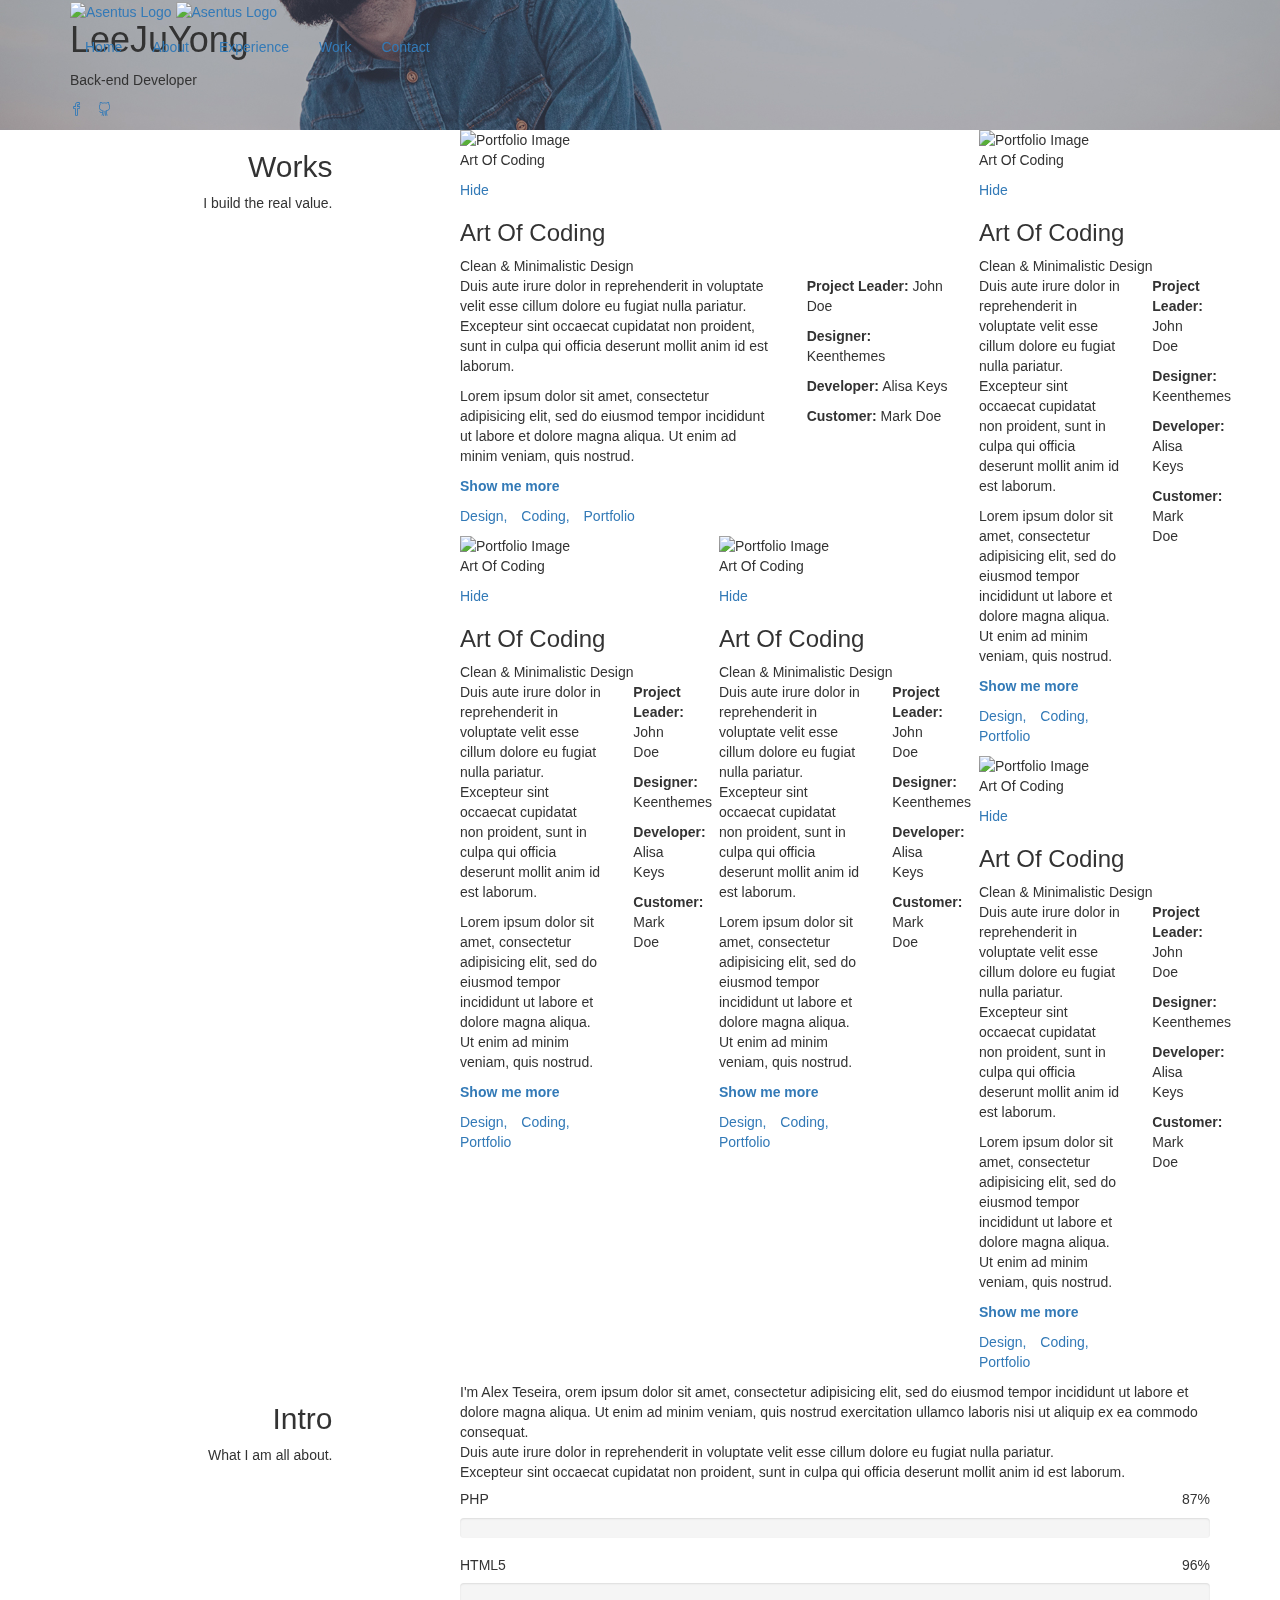
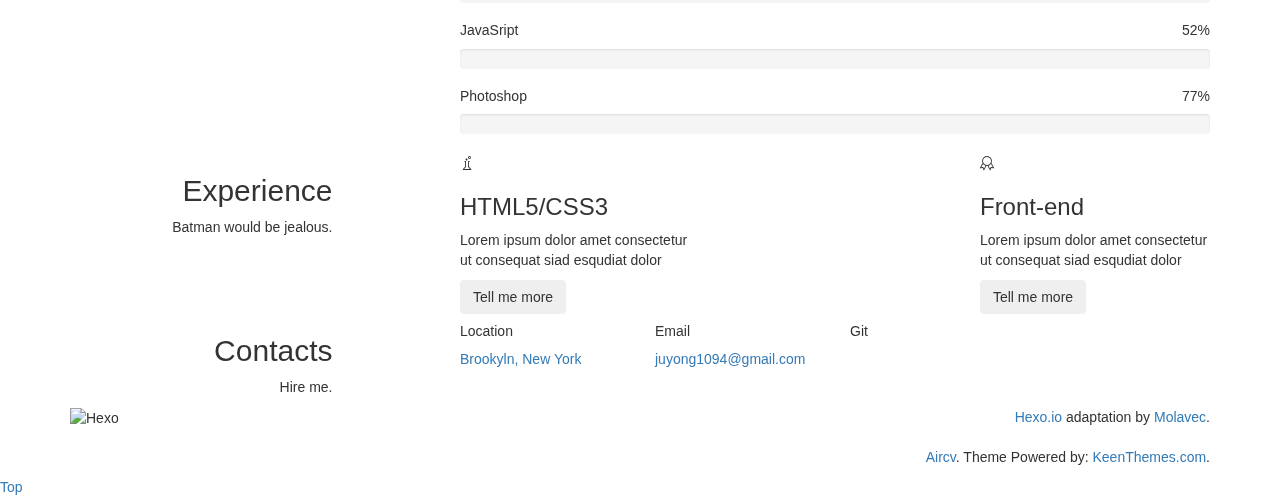
==== index.html @ c5efcf61 "Site updated: 2020-10-14 18:04:59" ====
<!DOCTYPE html>

<html lang="en" class="no-js" id="body">

	<!-- BEGIN HEAD -->
<head>

  
<meta charset="utf-8"/>
<meta name="viewport" content="width=device-width,minimum-scale=1,initial-scale=1">
<meta http-equiv="X-UA-Compatible" content="IE=edge">
  

  <title>Hexo</title>

  

  <meta name="description" content="">

  


  <link rel="shortcut icon" href="https://cdn.shopify.com/s/files/1/2980/5252/files/favicon_32x32.png?v=1521894486" type="image/png">

  

<!-- Open Graph data-->
<meta property="og:type" content="blog">
<meta property="og:title" content="Hexo">
<meta property="og:site_name" content="Hexo">
<meta property="og:url" content="http://juyong2.github.io/index.html">
<meta property="og:description" content="">





<!-- end Open Graph data-->
  
<link href="https://fonts.googleapis.com/css?family=Hind:300,400,500,600,700" rel="stylesheet" type="text/css">
  
<!-- GLOBAL MANDATORY STYLES -->
<link href="/vendor/simple-line-icons/css/simple-line-icons.css" rel="stylesheet" type="text/css"/>
<link href="/vendor/bootstrap/css/bootstrap.min.css" rel="stylesheet" type="text/css"/>
<link href="/vendor/animate.css/animate.css" rel="stylesheet">



<link rel="stylesheet" href="/sass/layout.css">

  



<meta name="generator" content="Hexo 5.2.0"></head>
<!-- END HEAD -->

  <body>
		
		


<!--========== HEADER ==========-->
<header class="header navbar-fixed-top">
  <!-- Navbar -->
  <nav class="navbar" role="navigation">
      <div class="container">
          <!-- Brand and toggle get grouped for better mobile display -->
          <div class="menu-container js_nav-item">
              <button type="button" class="navbar-toggle" data-toggle="collapse" data-target=".nav-collapse">
                  <span class="sr-only">Toggle navigation</span>
                  <span class="toggle-icon"></span>
              </button>

              <!-- Logo -->
              <div class="logo">
                <!-- En caso de una text -->
                
                    <a class="logo-wrap" href="#body" style="text-decoration: none;" >
                        <img class="logo-img logo-img-main" src="img/logo.png" alt="Asentus Logo">
                        <img class="logo-img logo-img-active" src="img/logo-dark.png" alt="Asentus Logo">
                    </a>
                
              </div>
              <!-- End Logo -->
          </div>

          <!-- Collect the nav links, forms, and other content for toggling -->
          <div class="collapse navbar-collapse nav-collapse">
              <div class="menu-container">
                  <ul class="nav navbar-nav navbar-nav-right">
                      
                      
                        <li class="js_nav-item nav-item">
                            <a  class="nav-item-child nav-item-hover"
                                href="#body"
                            >
                            Home
                        </a>
                        </li>
                      
                        <li class="js_nav-item nav-item">
                            <a  class="nav-item-child nav-item-hover"
                                href="#about"
                            >
                            About
                        </a>
                        </li>
                      
                        <li class="js_nav-item nav-item">
                            <a  class="nav-item-child nav-item-hover"
                                href="#experience"
                            >
                            Experience
                        </a>
                        </li>
                      
                        <li class="js_nav-item nav-item">
                            <a  class="nav-item-child nav-item-hover"
                                href="#work"
                            >
                            Work
                        </a>
                        </li>
                      
                        <li class="js_nav-item nav-item">
                            <a  class="nav-item-child nav-item-hover"
                                href="#contact"
                            >
                            Contact
                        </a>
                        </li>
                      
                  </ul>
              </div>
          </div>
          <!-- End Navbar Collapse -->
      </div>
  </nav>
  <!-- Navbar -->

</header>
<!--========== END HEADER ==========-->

		


<!--========== HERO ==========-->
<div class="promo-block parallax-window" data-parallax="scroll" data-image-src="img/1920x1080/01.jpg" data-position="-150px center">
  <div class="container">
      <div class="row">
          <div class="col-sm-6">
              <div class="promo-block-divider">
                  <h1 class="promo-block-title">LeeJuYong</h1>
                  <p class="promo-block-text">Back-end Developer</p>
              </div>
              <ul class="list-inline">
                  
                
                  <li><a title="Facebook" href="#" class="social-icons"><i class="icon-social-facebook"></i></a></li>
                
                  <li><a title="GitHub" href="#" class="social-icons"><i class="icon-social-github"></i></a></li>
                
              </ul>
          </div>
      </div>
      <!--// end row -->
  </div>
</div>
<!--========== HERO ==========-->



<!-- Portfolio -->
<div id="work">
  <div class="container content-lg">
      <div class="row">
          <div class="col-sm-3 sm-margin-b-30">
              <div class="text-right sm-text-left">
                  <h2 class="margin-b-0">Works</h2>
                  <p>I build the real value.</p>
              </div>
          </div>
          <div class="col-sm-8 col-sm-offset-1">
            


<!-- Masonry Grid -->
<div class="masonry-grid row row-space-2">

  <div class="masonry-grid-sizer col-xs-6 col-sm-6 col-md-1"></div>

  
    <div class="masonry-grid-item col-xs-12 col-sm-6 col-md-8 margin-b-4">
      <!-- Work -->
      <div class="work work-popup-trigger">
          <div class="work-overlay">
              <img class="full-width img-responsive" src="img/800x400/01.jpg" alt="Portfolio Image">
              <div class="work-overlay-label">
                <p> Art Of Coding</p>
              </div>
          </div>
          <div class="work-popup-overlay">
              <div class="work-popup-content">
                  <a href="javascript:void(0);" class="work-popup-close">Hide</a>
                  <div class="margin-b-30">
                      <h3 class="margin-b-5">Art Of Coding</h3>
                      <span>Clean &amp; Minimalistic Design</span>
                  </div>
                  <div class="row">
                      <div class="col-sm-8 work-popup-content-divider sm-margin-b-20">
                          <div class="margin-t-10 sm-margin-t-0">
                            <p>Duis aute irure dolor in reprehenderit in voluptate velit esse cillum dolore eu fugiat nulla pariatur. Excepteur sint occaecat cupidatat non proident, sunt in culpa qui officia deserunt mollit anim id est laborum.</p> <p>Lorem ipsum dolor sit amet, consectetur adipisicing elit, sed do eiusmod tempor incididunt ut labore et dolore magna aliqua. Ut enim ad minim veniam, quis nostrud.</p> 
                            
                              <p>
                                <b><a href="#"> Show me more </a></b>
                              </p>
                            
                            <ul class="list-inline work-popup-tag">
                                
                                  <li class="work-popup-tag-item">
                                    
                                      <a class="work-popup-tag-link" target="_blank" rel="noopener" href="https://keenthemes.com/">Design, </a>
                                    
                                  </li>
                                
                                  <li class="work-popup-tag-item">
                                    
                                      <a class="work-popup-tag-link" target="_blank" rel="noopener" href="https://keenthemes.com/">Coding, </a>
                                    
                                  </li>
                                
                                  <li class="work-popup-tag-item">
                                    
                                      <a class="work-popup-tag-link" target="_blank" rel="noopener" href="https://keenthemes.com/">Portfolio</a>
                                    
                                  </li>
                                
                            </ul>
                          </div>
                      </div>
                      <div class="col-sm-4">
                          <div class="margin-t-10 sm-margin-t-0">
                            
                              <p class="margin-b-5"><strong>Project Leader:</strong> John Doe</p>
                            
                              <p class="margin-b-5"><strong>Designer:</strong> Keenthemes</p>
                            
                              <p class="margin-b-5"><strong>Developer:</strong>  Alisa Keys</p>
                            
                              <p class="margin-b-5"><strong>Customer:</strong> Mark Doe</p>
                            
                          </div>
                      </div>
                  </div>
              </div>
          </div>
      </div>
      <!-- End Work -->
  </div>
  
    <div class="masonry-grid-item col-xs-12 col-sm-6 col-md-4 margin-b-4">
      <!-- Work -->
      <div class="work work-popup-trigger">
          <div class="work-overlay">
              <img class="full-width img-responsive" src="img/397x400/01.jpg" alt="Portfolio Image">
              <div class="work-overlay-label">
                <p> Art Of Coding</p>
              </div>
          </div>
          <div class="work-popup-overlay">
              <div class="work-popup-content">
                  <a href="javascript:void(0);" class="work-popup-close">Hide</a>
                  <div class="margin-b-30">
                      <h3 class="margin-b-5">Art Of Coding</h3>
                      <span>Clean &amp; Minimalistic Design</span>
                  </div>
                  <div class="row">
                      <div class="col-sm-8 work-popup-content-divider sm-margin-b-20">
                          <div class="margin-t-10 sm-margin-t-0">
                            <p>Duis aute irure dolor in reprehenderit in voluptate velit esse cillum dolore eu fugiat nulla pariatur. Excepteur sint occaecat cupidatat non proident, sunt in culpa qui officia deserunt mollit anim id est laborum.</p> <p>Lorem ipsum dolor sit amet, consectetur adipisicing elit, sed do eiusmod tempor incididunt ut labore et dolore magna aliqua. Ut enim ad minim veniam, quis nostrud.</p> 
                            
                              <p>
                                <b><a href="#"> Show me more </a></b>
                              </p>
                            
                            <ul class="list-inline work-popup-tag">
                                
                                  <li class="work-popup-tag-item">
                                    
                                      <a class="work-popup-tag-link" target="_blank" rel="noopener" href="https://keenthemes.com/">Design, </a>
                                    
                                  </li>
                                
                                  <li class="work-popup-tag-item">
                                    
                                      <a class="work-popup-tag-link" target="_blank" rel="noopener" href="https://keenthemes.com/">Coding, </a>
                                    
                                  </li>
                                
                                  <li class="work-popup-tag-item">
                                    
                                      <a class="work-popup-tag-link" target="_blank" rel="noopener" href="https://keenthemes.com/">Portfolio</a>
                                    
                                  </li>
                                
                            </ul>
                          </div>
                      </div>
                      <div class="col-sm-4">
                          <div class="margin-t-10 sm-margin-t-0">
                            
                              <p class="margin-b-5"><strong>Project Leader:</strong> John Doe</p>
                            
                              <p class="margin-b-5"><strong>Designer:</strong> Keenthemes</p>
                            
                              <p class="margin-b-5"><strong>Developer:</strong>  Alisa Keys</p>
                            
                              <p class="margin-b-5"><strong>Customer:</strong> Mark Doe</p>
                            
                          </div>
                      </div>
                  </div>
              </div>
          </div>
      </div>
      <!-- End Work -->
  </div>
  
    <div class="masonry-grid-item col-xs-12 col-sm-6 col-md-4 md-margin-b-4">
      <!-- Work -->
      <div class="work work-popup-trigger">
          <div class="work-overlay">
              <img class="full-width img-responsive" src="img/397x300/01.jpg" alt="Portfolio Image">
              <div class="work-overlay-label">
                <p> Art Of Coding</p>
              </div>
          </div>
          <div class="work-popup-overlay">
              <div class="work-popup-content">
                  <a href="javascript:void(0);" class="work-popup-close">Hide</a>
                  <div class="margin-b-30">
                      <h3 class="margin-b-5">Art Of Coding</h3>
                      <span>Clean &amp; Minimalistic Design</span>
                  </div>
                  <div class="row">
                      <div class="col-sm-8 work-popup-content-divider sm-margin-b-20">
                          <div class="margin-t-10 sm-margin-t-0">
                            <p>Duis aute irure dolor in reprehenderit in voluptate velit esse cillum dolore eu fugiat nulla pariatur. Excepteur sint occaecat cupidatat non proident, sunt in culpa qui officia deserunt mollit anim id est laborum.</p> <p>Lorem ipsum dolor sit amet, consectetur adipisicing elit, sed do eiusmod tempor incididunt ut labore et dolore magna aliqua. Ut enim ad minim veniam, quis nostrud.</p> 
                            
                              <p>
                                <b><a href="#"> Show me more </a></b>
                              </p>
                            
                            <ul class="list-inline work-popup-tag">
                                
                                  <li class="work-popup-tag-item">
                                    
                                      <a class="work-popup-tag-link" target="_blank" rel="noopener" href="https://keenthemes.com/">Design, </a>
                                    
                                  </li>
                                
                                  <li class="work-popup-tag-item">
                                    
                                      <a class="work-popup-tag-link" target="_blank" rel="noopener" href="https://keenthemes.com/">Coding, </a>
                                    
                                  </li>
                                
                                  <li class="work-popup-tag-item">
                                    
                                      <a class="work-popup-tag-link" target="_blank" rel="noopener" href="https://keenthemes.com/">Portfolio</a>
                                    
                                  </li>
                                
                            </ul>
                          </div>
                      </div>
                      <div class="col-sm-4">
                          <div class="margin-t-10 sm-margin-t-0">
                            
                              <p class="margin-b-5"><strong>Project Leader:</strong> John Doe</p>
                            
                              <p class="margin-b-5"><strong>Designer:</strong> Keenthemes</p>
                            
                              <p class="margin-b-5"><strong>Developer:</strong>  Alisa Keys</p>
                            
                              <p class="margin-b-5"><strong>Customer:</strong> Mark Doe</p>
                            
                          </div>
                      </div>
                  </div>
              </div>
          </div>
      </div>
      <!-- End Work -->
  </div>
  
    <div class="masonry-grid-item col-xs-12 col-sm-6 col-md-4 md-margin-b-4">
      <!-- Work -->
      <div class="work work-popup-trigger">
          <div class="work-overlay">
              <img class="full-width img-responsive" src="img/397x300/02.jpg" alt="Portfolio Image">
              <div class="work-overlay-label">
                <p> Art Of Coding</p>
              </div>
          </div>
          <div class="work-popup-overlay">
              <div class="work-popup-content">
                  <a href="javascript:void(0);" class="work-popup-close">Hide</a>
                  <div class="margin-b-30">
                      <h3 class="margin-b-5">Art Of Coding</h3>
                      <span>Clean &amp; Minimalistic Design</span>
                  </div>
                  <div class="row">
                      <div class="col-sm-8 work-popup-content-divider sm-margin-b-20">
                          <div class="margin-t-10 sm-margin-t-0">
                            <p>Duis aute irure dolor in reprehenderit in voluptate velit esse cillum dolore eu fugiat nulla pariatur. Excepteur sint occaecat cupidatat non proident, sunt in culpa qui officia deserunt mollit anim id est laborum.</p> <p>Lorem ipsum dolor sit amet, consectetur adipisicing elit, sed do eiusmod tempor incididunt ut labore et dolore magna aliqua. Ut enim ad minim veniam, quis nostrud.</p> 
                            
                              <p>
                                <b><a href="#"> Show me more </a></b>
                              </p>
                            
                            <ul class="list-inline work-popup-tag">
                                
                                  <li class="work-popup-tag-item">
                                    
                                      <a class="work-popup-tag-link" target="_blank" rel="noopener" href="https://keenthemes.com/">Design, </a>
                                    
                                  </li>
                                
                                  <li class="work-popup-tag-item">
                                    
                                      <a class="work-popup-tag-link" target="_blank" rel="noopener" href="https://keenthemes.com/">Coding, </a>
                                    
                                  </li>
                                
                                  <li class="work-popup-tag-item">
                                    
                                      <a class="work-popup-tag-link" target="_blank" rel="noopener" href="https://keenthemes.com/">Portfolio</a>
                                    
                                  </li>
                                
                            </ul>
                          </div>
                      </div>
                      <div class="col-sm-4">
                          <div class="margin-t-10 sm-margin-t-0">
                            
                              <p class="margin-b-5"><strong>Project Leader:</strong> John Doe</p>
                            
                              <p class="margin-b-5"><strong>Designer:</strong> Keenthemes</p>
                            
                              <p class="margin-b-5"><strong>Developer:</strong>  Alisa Keys</p>
                            
                              <p class="margin-b-5"><strong>Customer:</strong> Mark Doe</p>
                            
                          </div>
                      </div>
                  </div>
              </div>
          </div>
      </div>
      <!-- End Work -->
  </div>
  
    <div class="masonry-grid-item col-xs-12 col-sm-6 col-md-4">
      <!-- Work -->
      <div class="work work-popup-trigger">
          <div class="work-overlay">
              <img class="full-width img-responsive" src="img/397x300/03.jpg" alt="Portfolio Image">
              <div class="work-overlay-label">
                <p> Art Of Coding</p>
              </div>
          </div>
          <div class="work-popup-overlay">
              <div class="work-popup-content">
                  <a href="javascript:void(0);" class="work-popup-close">Hide</a>
                  <div class="margin-b-30">
                      <h3 class="margin-b-5">Art Of Coding</h3>
                      <span>Clean &amp; Minimalistic Design</span>
                  </div>
                  <div class="row">
                      <div class="col-sm-8 work-popup-content-divider sm-margin-b-20">
                          <div class="margin-t-10 sm-margin-t-0">
                            <p>Duis aute irure dolor in reprehenderit in voluptate velit esse cillum dolore eu fugiat nulla pariatur. Excepteur sint occaecat cupidatat non proident, sunt in culpa qui officia deserunt mollit anim id est laborum.</p> <p>Lorem ipsum dolor sit amet, consectetur adipisicing elit, sed do eiusmod tempor incididunt ut labore et dolore magna aliqua. Ut enim ad minim veniam, quis nostrud.</p> 
                            
                              <p>
                                <b><a href="#"> Show me more </a></b>
                              </p>
                            
                            <ul class="list-inline work-popup-tag">
                                
                                  <li class="work-popup-tag-item">
                                    
                                      <a class="work-popup-tag-link" target="_blank" rel="noopener" href="https://keenthemes.com/">Design, </a>
                                    
                                  </li>
                                
                                  <li class="work-popup-tag-item">
                                    
                                      <a class="work-popup-tag-link" target="_blank" rel="noopener" href="https://keenthemes.com/">Coding, </a>
                                    
                                  </li>
                                
                                  <li class="work-popup-tag-item">
                                    
                                      <a class="work-popup-tag-link" target="_blank" rel="noopener" href="https://keenthemes.com/">Portfolio</a>
                                    
                                  </li>
                                
                            </ul>
                          </div>
                      </div>
                      <div class="col-sm-4">
                          <div class="margin-t-10 sm-margin-t-0">
                            
                              <p class="margin-b-5"><strong>Project Leader:</strong> John Doe</p>
                            
                              <p class="margin-b-5"><strong>Designer:</strong> Keenthemes</p>
                            
                              <p class="margin-b-5"><strong>Developer:</strong>  Alisa Keys</p>
                            
                              <p class="margin-b-5"><strong>Customer:</strong> Mark Doe</p>
                            
                          </div>
                      </div>
                  </div>
              </div>
          </div>
      </div>
      <!-- End Work -->
  </div>
  
</div>
<!-- End Masonry Grid -->
          </div>
      </div>
      <!--// end row -->
  </div>
</div>
<!-- Portfolio -->



<!-- About -->
<div id="about">
  <div class="container content-lg">
      <div class="row">
          <div class="col-sm-3 sm-margin-b-30">
              <div class="text-right sm-text-left">
                  <h2 class="margin-b-0">Intro</h2>
                  <p>What I am all about.</p>
              </div>
          </div>
          <div class="col-sm-8 col-sm-offset-1">
              <div class="margin-b-60">
                I'm Alex Teseira, orem ipsum dolor sit amet, consectetur adipisicing elit, sed do eiusmod tempor incididunt ut labore et dolore magna aliqua. Ut enim ad minim veniam, quis nostrud exercitation ullamco laboris nisi ut aliquip ex ea commodo consequat. <br>Duis aute irure dolor in reprehenderit in voluptate velit esse cillum dolore eu fugiat nulla pariatur. <br>Excepteur sint occaecat cupidatat non proident, sunt in culpa qui officia deserunt mollit anim id est laborum.
              </div>

              <!-- Progress Box -->
              
                <div class="progress-box">
                    <h5> PHP <span class="color-heading pull-right">87%</span></h5>
                    <div class="progress">
                        <div class="progress-bar bg-color-base" role="progressbar" data-width="87"></div>
                    </div>
                </div>
              
                <div class="progress-box">
                    <h5> HTML5 <span class="color-heading pull-right">96%</span></h5>
                    <div class="progress">
                        <div class="progress-bar bg-color-base" role="progressbar" data-width="96"></div>
                    </div>
                </div>
              
                <div class="progress-box">
                    <h5> JavaSript <span class="color-heading pull-right">52%</span></h5>
                    <div class="progress">
                        <div class="progress-bar bg-color-base" role="progressbar" data-width="52"></div>
                    </div>
                </div>
              
                <div class="progress-box">
                    <h5> Photoshop <span class="color-heading pull-right">77%</span></h5>
                    <div class="progress">
                        <div class="progress-bar bg-color-base" role="progressbar" data-width="77"></div>
                    </div>
                </div>
              
              <!-- End Progress Box -->
          </div>
      </div>
      <!--// end row -->
  </div>
</div>
<!-- End About -->




<!-- experience -->
<div id="experience">
  <div class="bg-color-sky-light" data-auto-height="true">
      <div class="container content-lg">
          <div class="row">
              <div class="col-sm-3 sm-margin-b-30">
                  <div class="text-right sm-text-left">
                      <h2 class="margin-b-0">Experience</h2>
                      <p>Batman would be jealous.</p>
                  </div>
              </div>
              <div class="col-sm-8 col-sm-offset-1">
                  <div class="row row-space-2 margin-b-4">
                    
                        <div class="col-md-4 md-margin-b-4">
                            <div class="service " data-height="height"  >
                                <div class="service-element">
                                    <i class="service-icon icon-chemistry"></i>
                                </div>
                                <div class="service-info">
                                    <h3  > HTML5/CSS3</h3>
                                    <p class=" ">Lorem ipsum dolor amet consectetur ut consequat siad esqudiat dolor</p>
                                    
                                        <div class="service-button">
                                            <button class="btn btn-theme btn-default-bg"> Tell me more </button>
                                        </div>
                                    
                                </div>
                                <a href="#" class="content-wrapper-link"></a>
                            </div>
                        </div>
                    
                        <div class="col-md-4 md-margin-b-4">
                            <div class="service  bg-color-base wow zoomIn " data-height="height"  data-wow-duration=".3" data-wow-delay=".1s"  >
                                <div class="service-element">
                                    <i class="service-icon color-white icon-screen-tablet"></i>
                                </div>
                                <div class="service-info">
                                    <h3  class="color-white"  > Photoshop</h3>
                                    <p class="  color-white ">Lorem ipsum dolor amet consectetur ut consequat siad esqudiat dolor</p>
                                    
                                        <div class="service-button">
                                            <button class="btn btn-theme btn-white-bg"> Tell me more </button>
                                        </div>
                                    
                                </div>
                                <a href="#" class="content-wrapper-link"></a>
                            </div>
                        </div>
                    
                        <div class="col-md-4 md-margin-b-4">
                            <div class="service " data-height="height"  >
                                <div class="service-element">
                                    <i class="service-icon icon-badge"></i>
                                </div>
                                <div class="service-info">
                                    <h3  > Front-end</h3>
                                    <p class=" ">Lorem ipsum dolor amet consectetur ut consequat siad esqudiat dolor</p>
                                    
                                        <div class="service-button">
                                            <button class="btn btn-theme btn-default-bg"> Tell me more </button>
                                        </div>
                                    
                                </div>
                                <a href="#" class="content-wrapper-link"></a>
                            </div>
                        </div>
                    
                  </div>
                  <!--// end row -->
              </div>
          </div>
          <!--// end row -->
      </div>
  </div>
</div>
<!-- End experience -->




<!-- Contact -->
<div id="contact">
  <div class="bg-color-sky-light">
      <div class="container content-lg">
          <div class="row">
              <div class="col-sm-3 sm-margin-b-30">
                  <div class="text-right sm-text-left">
                      <h2 class="margin-b-0">Contacts</h2>
                      <p>Hire me.</p>
                  </div>
              </div>
              <div class="col-sm-8 col-sm-offset-1">
                  <div class="row">
                    
                        <div class="col-md-3 col-xs-6 md-margin-b-30">
                            <h5>Location</h5>
                            <a href="#">Brookyln, New York</a>
                        </div>
                    
                        <div class="col-md-3 col-xs-6 md-margin-b-30">
                            <h5>Email</h5>
                            <a href="#">juyong1094@gmail.com</a>
                        </div>
                    
                        <div class="col-md-3 col-xs-6 md-margin-b-30">
                            <h5>Git</h5>
                            <a href="#"></a>
                        </div>
                    
                  </div>
              </div>
          </div>
          <!--// end row -->
      </div>
  </div>
</div>
<!-- End Contact -->


		


<footer class="footer">
  <div class="content container">
      <!--// row -->
      <div class="row">
          <div class="col-xs-6">
            
              <img class="footer-logo" src="img/logo-dark.png" alt="Hexo">
            
          </div>
          <div class="col-xs-6 text-right sm-text-left">
              <p class="margin-b-0">
                <a class="fweight-700" target="_blank" rel="noopener" href="https://hexo.io/">Hexo.io</a> adaptation by <a class="fweight-700" target="_blank" rel="noopener" href="https://molavec.com">Molavec</a>.
                <br>
                <br>
                <a class="fweight-700" target="_blank" rel="noopener" href="https://keenthemes.com/preview/aircv/">Aircv</a>. Theme Powered by: <a class="fweight-700" target="_blank" rel="noopener" href="https://www.keenthemes.com/">KeenThemes.com</a>.
            </p>
          </div>
      </div>
      <!--// end row -->
  </div>
</footer>
		<!-- Back To Top -->
<a href="javascript:void(0);" class="js-back-to-top back-to-top">Top</a>

<!-- JAVASCRIPTS(Load javascripts at bottom, this will reduce page load time) -->
<!-- CORE PLUGINS -->
<script src="/vendor/jquery.min.js" type="text/javascript"></script>
<script src="/vendor/jquery-migrate.min.js" type="text/javascript"></script>
<script src="/vendor/bootstrap/js/bootstrap.min.js" type="text/javascript"></script>

<!-- PAGE LEVEL PLUGINS -->
<script src="/vendor/jquery.easing.js" type="text/javascript"></script>
<script src="/vendor/jquery.back-to-top.js" type="text/javascript"></script>
<script src="/vendor/jquery.wow.min.js" type="text/javascript"></script>
<script src="/vendor/jquery.parallax.min.js" type="text/javascript"></script>
<script src="/vendor/jquery.appear.js" type="text/javascript"></script>
<script src="/vendor/masonry/jquery.masonry.pkgd.min.js" type="text/javascript"></script>
<script src="/vendor/masonry/imagesloaded.pkgd.min.js" type="text/javascript"></script>

<!-- PAGE LEVEL SCRIPTS -->



<script src="/js/layout.js"></script>
<script src="/js/components/progress-bar.js"></script>
<script src="/js/components/masonry.js"></script>
<script src="/js/components/wow.js"></script>


		

  </body>
</html>
---- vendor/simple-line-icons/css/simple-line-icons.css ----
@font-face {
  font-family: 'simple-line-icons';
  src: url('../fonts/Simple-Line-Icons.eot?v=2.3.2');
  src: url('../fonts/Simple-Line-Icons.eot?v=2.3.2#iefix') format('embedded-opentype'), url('../fonts/Simple-Line-Icons.woff2?v=2.3.2') format('woff2'), url('../fonts/Simple-Line-Icons.ttf?v=2.3.2') format('truetype'), url('../fonts/Simple-Line-Icons.woff?v=2.3.2') format('woff'), url('../fonts/Simple-Line-Icons.svg?v=2.3.2#simple-line-icons') format('svg');
  font-weight: normal;
  font-style: normal;
}
/*
 Use the following CSS code if you want to have a class per icon.
 Instead of a list of all class selectors, you can use the generic [class*="icon-"] selector, but it's slower:
*/
.icon-user,
.icon-people,
.icon-user-female,
.icon-user-follow,
.icon-user-following,
.icon-user-unfollow,
.icon-login,
.icon-logout,
.icon-emotsmile,
.icon-phone,
.icon-call-end,
.icon-call-in,
.icon-call-out,
.icon-map,
.icon-location-pin,
.icon-direction,
.icon-directions,
.icon-compass,
.icon-layers,
.icon-menu,
.icon-list,
.icon-options-vertical,
.icon-options,
.icon-arrow-down,
.icon-arrow-left,
.icon-arrow-right,
.icon-arrow-up,
.icon-arrow-up-circle,
.icon-arrow-left-circle,
.icon-arrow-right-circle,
.icon-arrow-down-circle,
.icon-check,
.icon-clock,
.icon-plus,
.icon-minus,
.icon-close,
.icon-exclamation,
.icon-organization,
.icon-trophy,
.icon-screen-smartphone,
.icon-screen-desktop,
.icon-plane,
.icon-notebook,
.icon-mustache,
.icon-mouse,
.icon-magnet,
.icon-energy,
.icon-disc,
.icon-cursor,
.icon-cursor-move,
.icon-crop,
.icon-chemistry,
.icon-speedometer,
.icon-shield,
.icon-screen-tablet,
.icon-magic-wand,
.icon-hourglass,
.icon-graduation,
.icon-ghost,
.icon-game-controller,
.icon-fire,
.icon-eyeglass,
.icon-envelope-open,
.icon-envelope-letter,
.icon-bell,
.icon-badge,
.icon-anchor,
.icon-wallet,
.icon-vector,
.icon-speech,
.icon-puzzle,
.icon-printer,
.icon-present,
.icon-playlist,
.icon-pin,
.icon-picture,
.icon-handbag,
.icon-globe-alt,
.icon-globe,
.icon-folder-alt,
.icon-folder,
.icon-film,
.icon-feed,
.icon-drop,
.icon-drawer,
.icon-docs,
.icon-doc,
.icon-diamond,
.icon-cup,
.icon-calculator,
.icon-bubbles,
.icon-briefcase,
.icon-book-open,
.icon-basket-loaded,
.icon-basket,
.icon-bag,
.icon-action-undo,
.icon-action-redo,
.icon-wrench,
.icon-umbrella,
.icon-trash,
.icon-tag,
.icon-support,
.icon-frame,
.icon-size-fullscreen,
.icon-size-actual,
.icon-shuffle,
.icon-share-alt,
.icon-share,
.icon-rocket,
.icon-question,
.icon-pie-chart,
.icon-pencil,
.icon-note,
.icon-loop,
.icon-home,
.icon-grid,
.icon-graph,
.icon-microphone,
.icon-music-tone-alt,
.icon-music-tone,
.icon-earphones-alt,
.icon-earphones,
.icon-equalizer,
.icon-like,
.icon-dislike,
.icon-control-start,
.icon-control-rewind,
.icon-control-play,
.icon-control-pause,
.icon-control-forward,
.icon-control-end,
.icon-volume-1,
.icon-volume-2,
.icon-volume-off,
.icon-calendar,
.icon-bulb,
.icon-chart,
.icon-ban,
.icon-bubble,
.icon-camrecorder,
.icon-camera,
.icon-cloud-download,
.icon-cloud-upload,
.icon-envelope,
.icon-eye,
.icon-flag,
.icon-heart,
.icon-info,
.icon-key,
.icon-link,
.icon-lock,
.icon-lock-open,
.icon-magnifier,
.icon-magnifier-add,
.icon-magnifier-remove,
.icon-paper-clip,
.icon-paper-plane,
.icon-power,
.icon-refresh,
.icon-reload,
.icon-settings,
.icon-star,
.icon-symbol-female,
.icon-symbol-male,
.icon-target,
.icon-credit-card,
.icon-paypal,
.icon-social-tumblr,
.icon-social-twitter,
.icon-social-facebook,
.icon-social-instagram,
.icon-social-linkedin,
.icon-social-pinterest,
.icon-social-github,
.icon-social-google,
.icon-social-reddit,
.icon-social-skype,
.icon-social-dribbble,
.icon-social-behance,
.icon-social-foursqare,
.icon-social-soundcloud,
.icon-social-spotify,
.icon-social-stumbleupon,
.icon-social-youtube,
.icon-social-dropbox {
  font-family: 'simple-line-icons';
  speak: none;
  font-style: normal;
  font-weight: normal;
  font-variant: normal;
  text-transform: none;
  line-height: 1;
  /* Better Font Rendering =========== */
  -webkit-font-smoothing: antialiased;
  -moz-osx-font-smoothing: grayscale;
}
.icon-user:before {
  content: "\e005";
}
.icon-people:before {
  content: "\e001";
}
.icon-user-female:before {
  content: "\e000";
}
.icon-user-follow:before {
  content: "\e002";
}
.icon-user-following:before {
  content: "\e003";
}
.icon-user-unfollow:before {
  content: "\e004";
}
.icon-login:before {
  content: "\e066";
}
.icon-logout:before {
  content: "\e065";
}
.icon-emotsmile:before {
  content: "\e021";
}
.icon-phone:before {
  content: "\e600";
}
.icon-call-end:before {
  content: "\e048";
}
.icon-call-in:before {
  content: "\e047";
}
.icon-call-out:before {
  content: "\e046";
}
.icon-map:before {
  content: "\e033";
}
.icon-location-pin:before {
  content: "\e096";
}
.icon-direction:before {
  content: "\e042";
}
.icon-directions:before {
  content: "\e041";
}
.icon-compass:before {
  content: "\e045";
}
.icon-layers:before {
  content: "\e034";
}
.icon-menu:before {
  content: "\e601";
}
.icon-list:before {
  content: "\e067";
}
.icon-options-vertical:before {
  content: "\e602";
}
.icon-options:before {
  content: "\e603";
}
.icon-arrow-down:before {
  content: "\e604";
}
.icon-arrow-left:before {
  content: "\e605";
}
.icon-arrow-right:before {
  content: "\e606";
}
.icon-arrow-up:before {
  content: "\e607";
}
.icon-arrow-up-circle:before {
  content: "\e078";
}
.icon-arrow-left-circle:before {
  content: "\e07a";
}
.icon-arrow-right-circle:before {
  content: "\e079";
}
.icon-arrow-down-circle:before {
  content: "\e07b";
}
.icon-check:before {
  content: "\e080";
}
.icon-clock:before {
  content: "\e081";
}
.icon-plus:before {
  content: "\e095";
}
.icon-minus:before {
  content: "\e615";
}
.icon-close:before {
  content: "\e082";
}
.icon-exclamation:before {
  content: "\e617";
}
.icon-organization:before {
  content: "\e616";
}
.icon-trophy:before {
  content: "\e006";
}
.icon-screen-smartphone:before {
  content: "\e010";
}
.icon-screen-desktop:before {
  content: "\e011";
}
.icon-plane:before {
  content: "\e012";
}
.icon-notebook:before {
  content: "\e013";
}
.icon-mustache:before {
  content: "\e014";
}
.icon-mouse:before {
  content: "\e015";
}
.icon-magnet:before {
  content: "\e016";
}
.icon-energy:before {
  content: "\e020";
}
.icon-disc:before {
  content: "\e022";
}
.icon-cursor:before {
  content: "\e06e";
}
.icon-cursor-move:before {
  content: "\e023";
}
.icon-crop:before {
  content: "\e024";
}
.icon-chemistry:before {
  content: "\e026";
}
.icon-speedometer:before {
  content: "\e007";
}
.icon-shield:before {
  content: "\e00e";
}
.icon-screen-tablet:before {
  content: "\e00f";
}
.icon-magic-wand:before {
  content: "\e017";
}
.icon-hourglass:before {
  content: "\e018";
}
.icon-graduation:before {
  content: "\e019";
}
.icon-ghost:before {
  content: "\e01a";
}
.icon-game-controller:before {
  content: "\e01b";
}
.icon-fire:before {
  content: "\e01c";
}
.icon-eyeglass:before {
  content: "\e01d";
}
.icon-envelope-open:before {
  content: "\e01e";
}
.icon-envelope-letter:before {
  content: "\e01f";
}
.icon-bell:before {
  content: "\e027";
}
.icon-badge:before {
  content: "\e028";
}
.icon-anchor:before {
  content: "\e029";
}
.icon-wallet:before {
  content: "\e02a";
}
.icon-vector:before {
  content: "\e02b";
}
.icon-speech:before {
  content: "\e02c";
}
.icon-puzzle:before {
  content: "\e02d";
}
.icon-printer:before {
  content: "\e02e";
}
.icon-present:before {
  content: "\e02f";
}
.icon-playlist:before {
  content: "\e030";
}
.icon-pin:before {
  content: "\e031";
}
.icon-picture:before {
  content: "\e032";
}
.icon-handbag:before {
  content: "\e035";
}
.icon-globe-alt:before {
  content: "\e036";
}
.icon-globe:before {
  content: "\e037";
}
.icon-folder-alt:before {
  content: "\e039";
}
.icon-folder:before {
  content: "\e089";
}
.icon-film:before {
  content: "\e03a";
}
.icon-feed:before {
  content: "\e03b";
}
.icon-drop:before {
  content: "\e03e";
}
.icon-drawer:before {
  content: "\e03f";
}
.icon-docs:before {
  content: "\e040";
}
.icon-doc:before {
  content: "\e085";
}
.icon-diamond:before {
  content: "\e043";
}
.icon-cup:before {
  content: "\e044";
}
.icon-calculator:before {
  content: "\e049";
}
.icon-bubbles:before {
  content: "\e04a";
}
.icon-briefcase:before {
  content: "\e04b";
}
.icon-book-open:before {
  content: "\e04c";
}
.icon-basket-loaded:before {
  content: "\e04d";
}
.icon-basket:before {
  content: "\e04e";
}
.icon-bag:before {
  content: "\e04f";
}
.icon-action-undo:before {
  content: "\e050";
}
.icon-action-redo:before {
  content: "\e051";
}
.icon-wrench:before {
  content: "\e052";
}
.icon-umbrella:before {
  content: "\e053";
}
.icon-trash:before {
  content: "\e054";
}
.icon-tag:before {
  content: "\e055";
}
.icon-support:before {
  content: "\e056";
}
.icon-frame:before {
  content: "\e038";
}
.icon-size-fullscreen:before {
  content: "\e057";
}
.icon-size-actual:before {
  content: "\e058";
}
.icon-shuffle:before {
  content: "\e059";
}
.icon-share-alt:before {
  content: "\e05a";
}
.icon-share:before {
  content: "\e05b";
}
.icon-rocket:before {
  content: "\e05c";
}
.icon-question:before {
  content: "\e05d";
}
.icon-pie-chart:before {
  content: "\e05e";
}
.icon-pencil:before {
  content: "\e05f";
}
.icon-note:before {
  content: "\e060";
}
.icon-loop:before {
  content: "\e064";
}
.icon-home:before {
  content: "\e069";
}
.icon-grid:before {
  content: "\e06a";
}
.icon-graph:before {
  content: "\e06b";
}
.icon-microphone:before {
  content: "\e063";
}
.icon-music-tone-alt:before {
  content: "\e061";
}
.icon-music-tone:before {
  content: "\e062";
}
.icon-earphones-alt:before {
  content: "\e03c";
}
.icon-earphones:before {
  content: "\e03d";
}
.icon-equalizer:before {
  content: "\e06c";
}
.icon-like:before {
  content: "\e068";
}
.icon-dislike:before {
  content: "\e06d";
}
.icon-control-start:before {
  content: "\e06f";
}
.icon-control-rewind:before {
  content: "\e070";
}
.icon-control-play:before {
  content: "\e071";
}
.icon-control-pause:before {
  content: "\e072";
}
.icon-control-forward:before {
  content: "\e073";
}
.icon-control-end:before {
  content: "\e074";
}
.icon-volume-1:before {
  content: "\e09f";
}
.icon-volume-2:before {
  content: "\e0a0";
}
.icon-volume-off:before {
  content: "\e0a1";
}
.icon-calendar:before {
  content: "\e075";
}
.icon-bulb:before {
  content: "\e076";
}
.icon-chart:before {
  content: "\e077";
}
.icon-ban:before {
  content: "\e07c";
}
.icon-bubble:before {
  content: "\e07d";
}
.icon-camrecorder:before {
  content: "\e07e";
}
.icon-camera:before {
  content: "\e07f";
}
.icon-cloud-download:before {
  content: "\e083";
}
.icon-cloud-upload:before {
  content: "\e084";
}
.icon-envelope:before {
  content: "\e086";
}
.icon-eye:before {
  content: "\e087";
}
.icon-flag:before {
  content: "\e088";
}
.icon-heart:before {
  content: "\e08a";
}
.icon-info:before {
  content: "\e08b";
}
.icon-key:before {
  content: "\e08c";
}
.icon-link:before {
  content: "\e08d";
}
.icon-lock:before {
  content: "\e08e";
}
.icon-lock-open:before {
  content: "\e08f";
}
.icon-magnifier:before {
  content: "\e090";
}
.icon-magnifier-add:before {
  content: "\e091";
}
.icon-magnifier-remove:before {
  content: "\e092";
}
.icon-paper-clip:before {
  content: "\e093";
}
.icon-paper-plane:before {
  content: "\e094";
}
.icon-power:before {
  content: "\e097";
}
.icon-refresh:before {
  content: "\e098";
}
.icon-reload:before {
  content: "\e099";
}
.icon-settings:before {
  content: "\e09a";
}
.icon-star:before {
  content: "\e09b";
}
.icon-symbol-female:before {
  content: "\e09c";
}
.icon-symbol-male:before {
  content: "\e09d";
}
.icon-target:before {
  content: "\e09e";
}
.icon-credit-card:before {
  content: "\e025";
}
.icon-paypal:before {
  content: "\e608";
}
.icon-social-tumblr:before {
  content: "\e00a";
}
.icon-social-twitter:before {
  content: "\e009";
}
.icon-social-facebook:before {
  content: "\e00b";
}
.icon-social-instagram:before {
  content: "\e609";
}
.icon-social-linkedin:before {
  content: "\e60a";
}
.icon-social-pinterest:before {
  content: "\e60b";
}
.icon-social-github:before {
  content: "\e60c";
}
.icon-social-google:before {
  content: "\e60d";
}
.icon-social-reddit:before {
  content: "\e60e";
}
.icon-social-skype:before {
  content: "\e60f";
}
.icon-social-dribbble:before {
  content: "\e00d";
}
.icon-social-behance:before {
  content: "\e610";
}
.icon-social-foursqare:before {
  content: "\e611";
}
.icon-social-soundcloud:before {
  content: "\e612";
}
.icon-social-spotify:before {
  content: "\e613";
}
.icon-social-stumbleupon:before {
  content: "\e614";
}
.icon-social-youtube:before {
  content: "\e008";
}
.icon-social-dropbox:before {
  content: "\e00c";
}
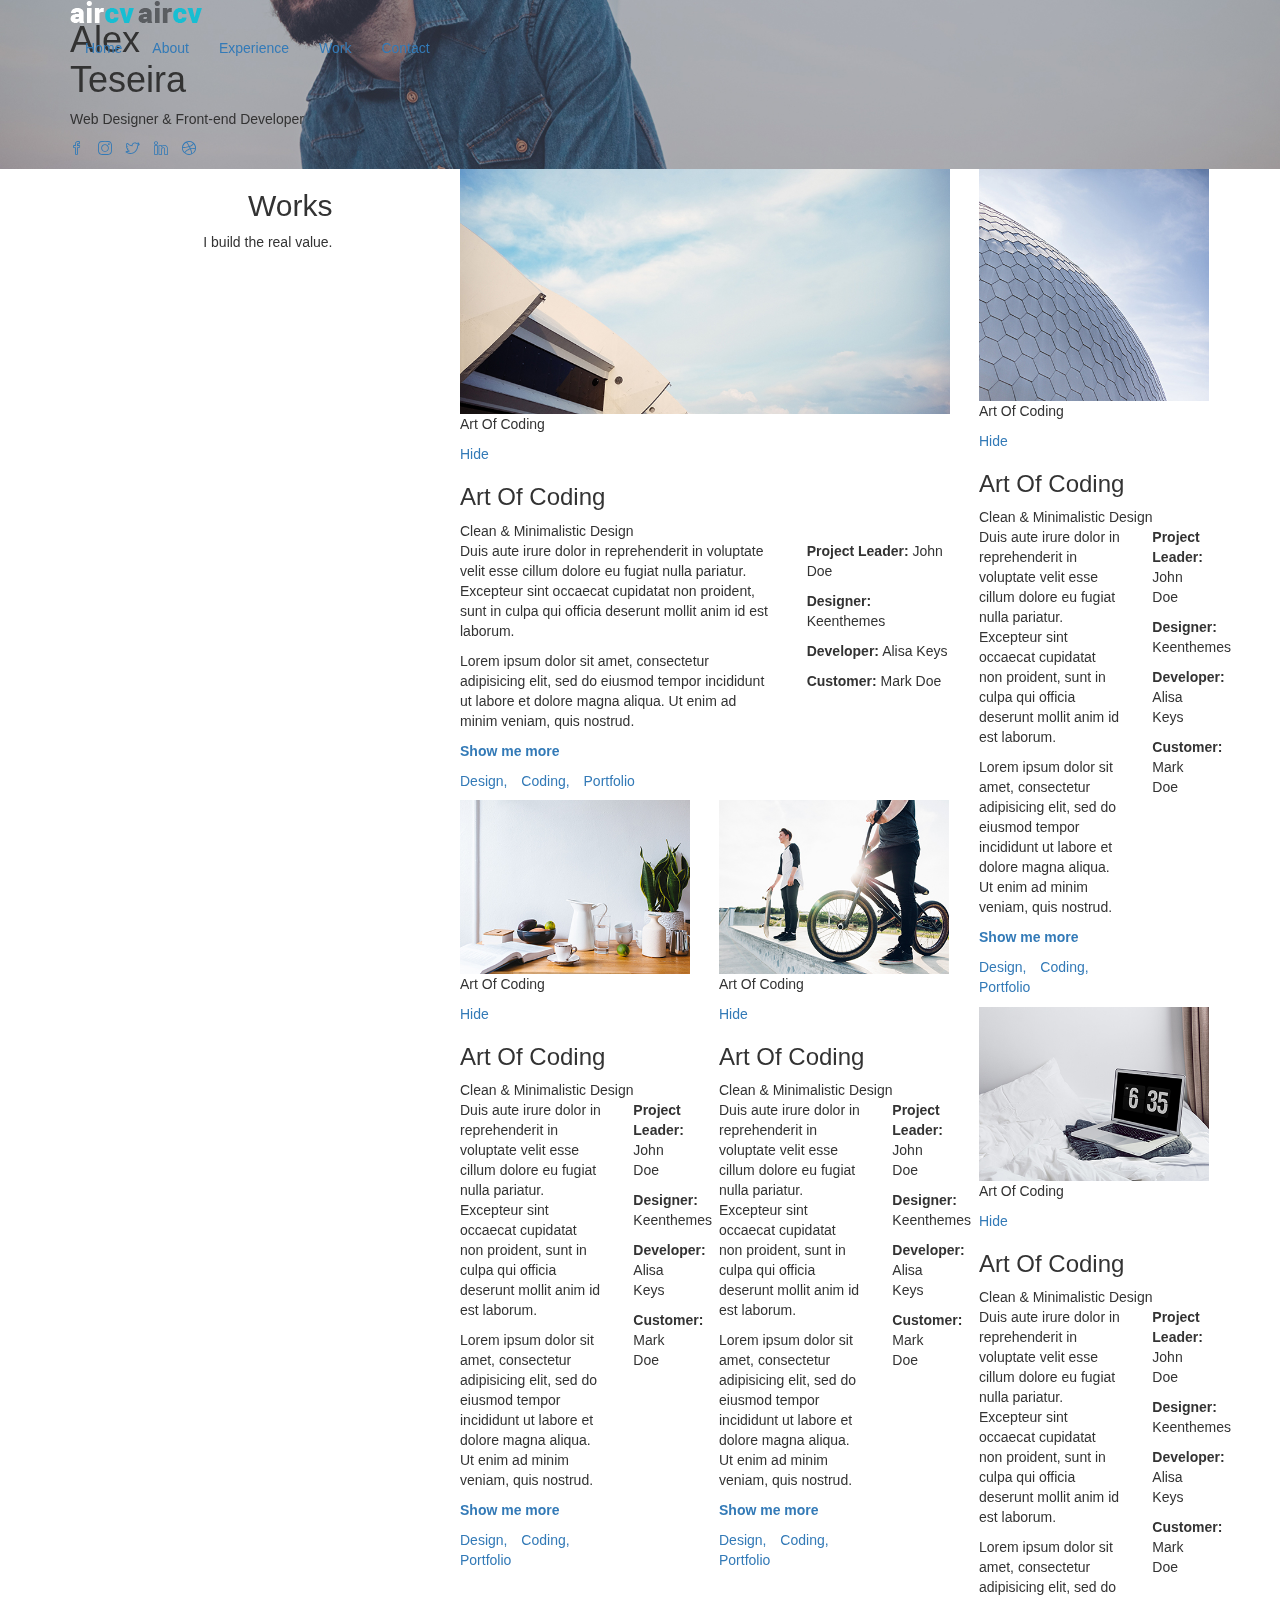
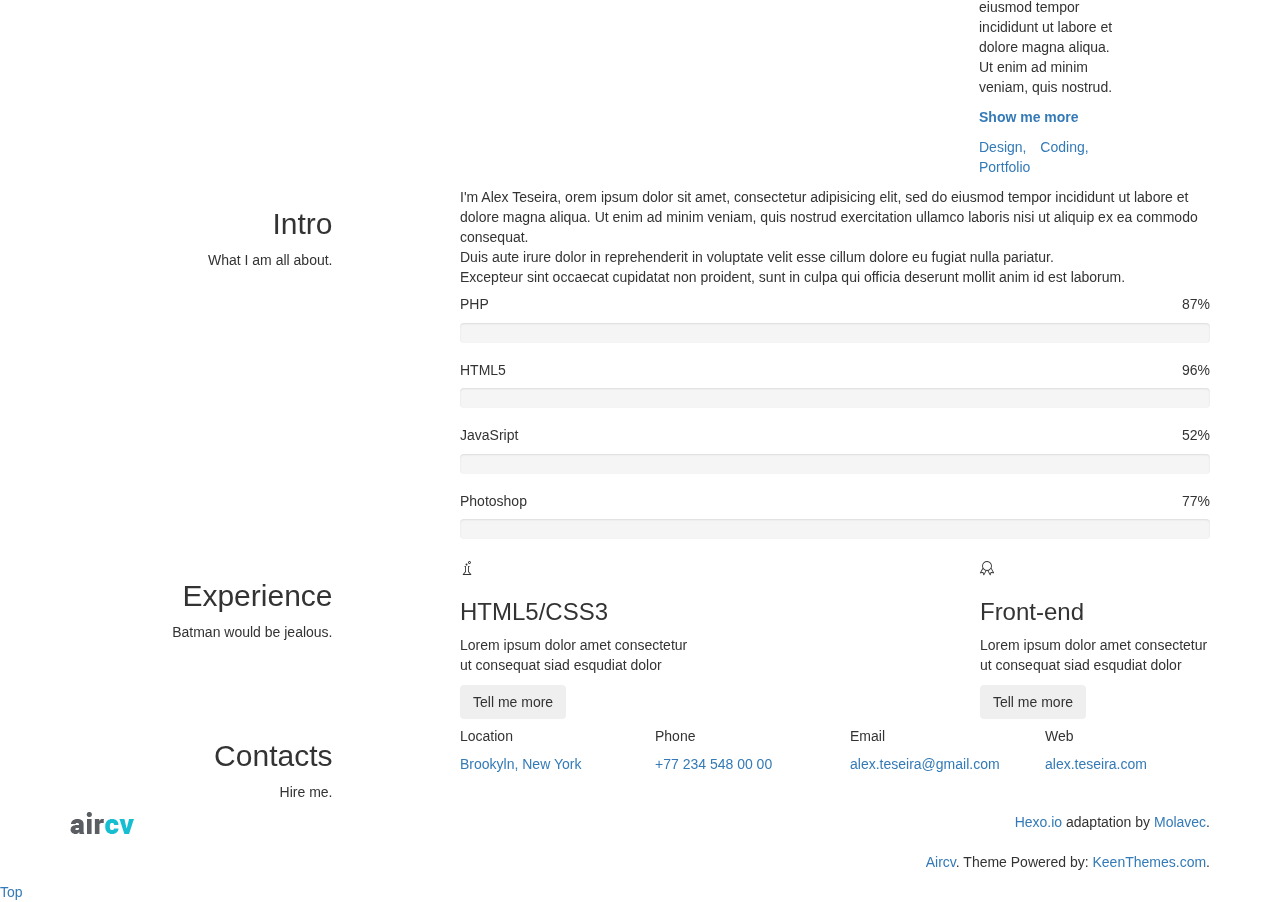
==== commit 186f5f0a: "Site updated: 2020-10-14 18:12:25" ====
--- a/index.html
+++ b/index.html
@@ -151,15 +151,21 @@
       <div class="row">
           <div class="col-sm-6">
               <div class="promo-block-divider">
-                  <h1 class="promo-block-title">LeeJuYong</h1>
-                  <p class="promo-block-text">Back-end Developer</p>
+                  <h1 class="promo-block-title">Alex<br>Teseira</h1>
+                  <p class="promo-block-text">Web Designer &amp; Front-end Developer</p>
               </div>
               <ul class="list-inline">
                   
                 
                   <li><a title="Facebook" href="#" class="social-icons"><i class="icon-social-facebook"></i></a></li>
                 
-                  <li><a title="GitHub" href="#" class="social-icons"><i class="icon-social-github"></i></a></li>
+                  <li><a title="Instagram" href="#" class="social-icons"><i class="icon-social-instagram"></i></a></li>
+                
+                  <li><a title="Twitter" href="#" class="social-icons"><i class="icon-social-twitter"></i></a></li>
+                
+                  <li><a title="Linkedin" href="#" class="social-icons"><i class="icon-social-linkedin"></i></a></li>
+                
+                  <li><a title="Dribbble" href="#" class="social-icons"><i class="icon-social-dribbble"></i></a></li>
                 
               </ul>
           </div>
@@ -699,13 +705,18 @@
                         </div>
                     
                         <div class="col-md-3 col-xs-6 md-margin-b-30">
+                            <h5>Phone</h5>
+                            <a href="#">+77 234 548 00 00</a>
+                        </div>
+                    
+                        <div class="col-md-3 col-xs-6 md-margin-b-30">
                             <h5>Email</h5>
-                            <a href="#">juyong1094@gmail.com</a>
+                            <a href="#">alex.teseira@gmail.com</a>
                         </div>
                     
                         <div class="col-md-3 col-xs-6 md-margin-b-30">
-                            <h5>Git</h5>
-                            <a href="#"></a>
+                            <h5>Web</h5>
+                            <a href="#">alex.teseira.com</a>
                         </div>
                     
                   </div>
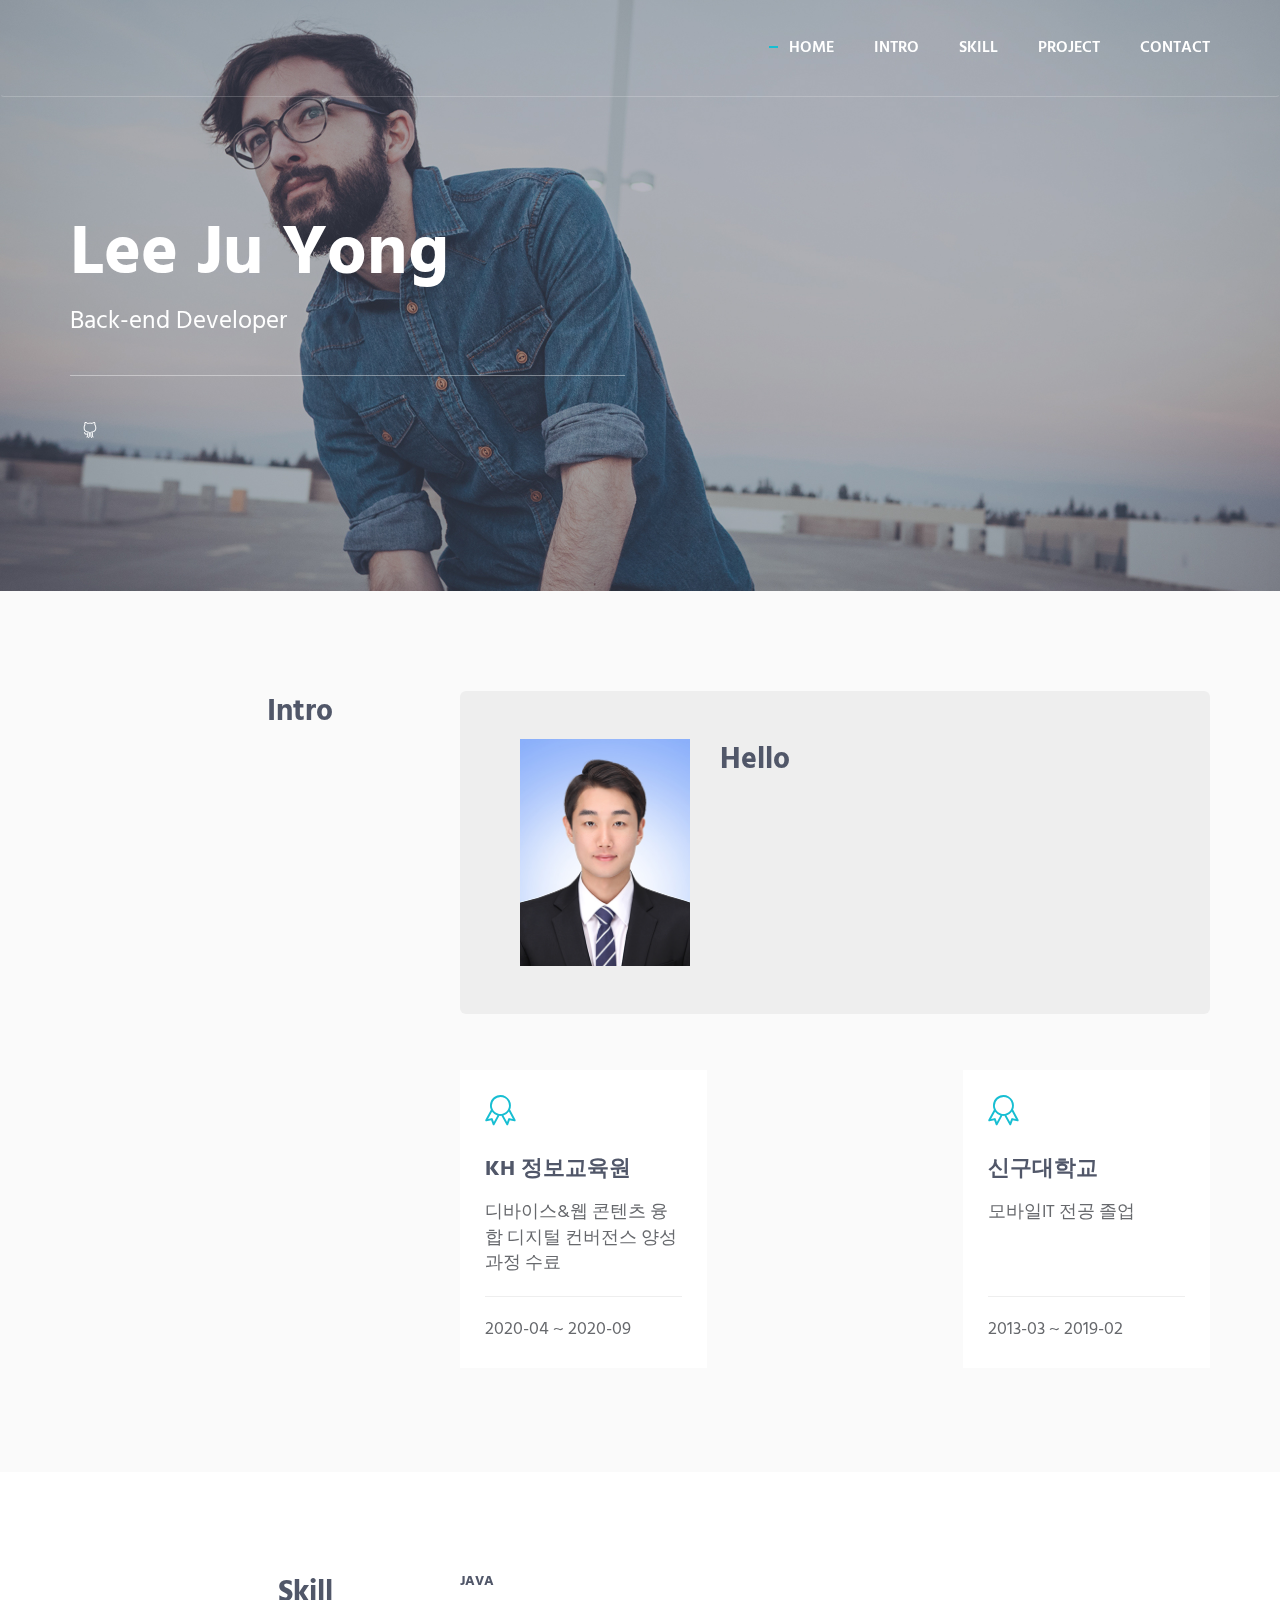
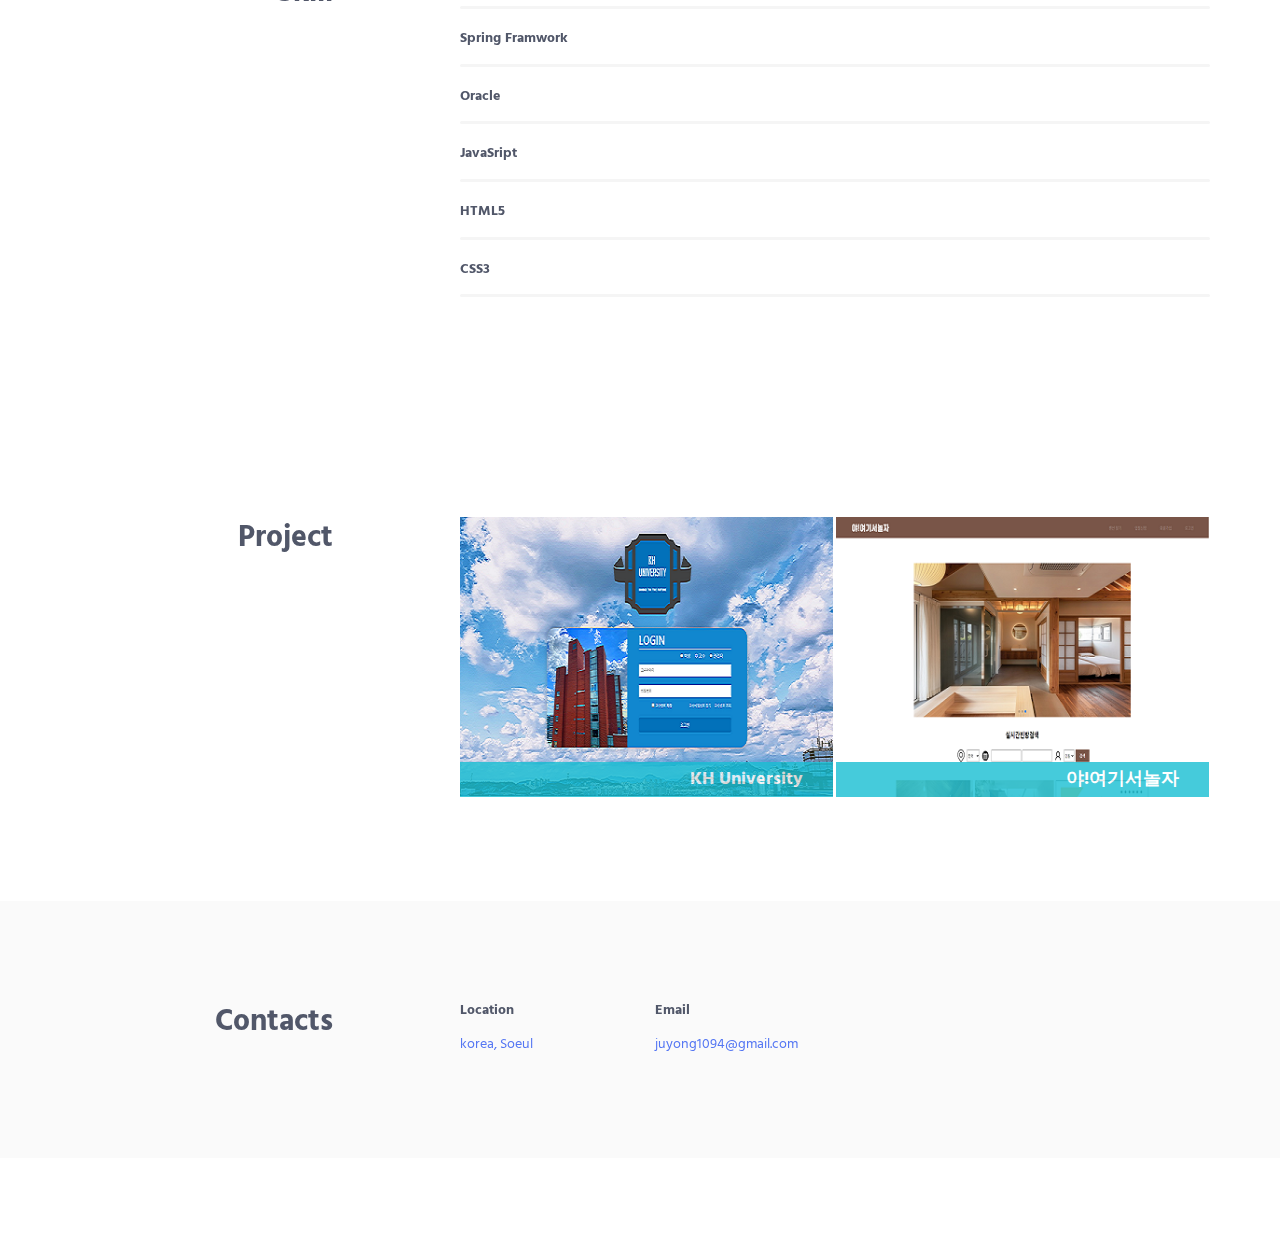
==== commit 92397d72: "Site updated: 2020-10-15 11:25:31" ====
--- a/index.html
+++ b/index.html
@@ -11,7 +11,8 @@
 <meta http-equiv="X-UA-Compatible" content="IE=edge">
   
 
-  <title>Hexo</title>
+    <title>juyong2</title>
+  <!-- <title>juyong2</title> -->
 
   
 
@@ -26,8 +27,8 @@
 
 <!-- Open Graph data-->
 <meta property="og:type" content="blog">
-<meta property="og:title" content="Hexo">
-<meta property="og:site_name" content="Hexo">
+<meta property="og:title" content="juyong2">
+<meta property="og:site_name" content="juyong2">
 <meta property="og:url" content="http://juyong2.github.io/index.html">
 <meta property="og:description" content="">
 
@@ -73,15 +74,15 @@
               </button>
 
               <!-- Logo -->
-              <div class="logo">
+              <!-- <div class="logo"> -->
                 <!-- En caso de una text -->
-                
+                <!-- 
                     <a class="logo-wrap" href="#body" style="text-decoration: none;" >
                         <img class="logo-img logo-img-main" src="img/logo.png" alt="Asentus Logo">
                         <img class="logo-img logo-img-active" src="img/logo-dark.png" alt="Asentus Logo">
                     </a>
                 
-              </div>
+              </div> -->
               <!-- End Logo -->
           </div>
 
@@ -101,25 +102,25 @@
                       
                         <li class="js_nav-item nav-item">
                             <a  class="nav-item-child nav-item-hover"
-                                href="#about"
+                                href="#intro"
                             >
-                            About
+                            INTRO
                         </a>
                         </li>
                       
                         <li class="js_nav-item nav-item">
                             <a  class="nav-item-child nav-item-hover"
-                                href="#experience"
+                                href="#skill"
                             >
-                            Experience
+                            SKILL
                         </a>
                         </li>
                       
                         <li class="js_nav-item nav-item">
                             <a  class="nav-item-child nav-item-hover"
-                                href="#work"
+                                href="#project"
                             >
-                            Work
+                            PROJECT
                         </a>
                         </li>
                       
@@ -151,21 +152,13 @@
       <div class="row">
           <div class="col-sm-6">
               <div class="promo-block-divider">
-                  <h1 class="promo-block-title">Alex<br>Teseira</h1>
-                  <p class="promo-block-text">Web Designer &amp; Front-end Developer</p>
+                  <h1 class="promo-block-title">Lee Ju Yong</h1>
+                  <p class="promo-block-text">Back-end Developer</p>
               </div>
               <ul class="list-inline">
                   
                 
-                  <li><a title="Facebook" href="#" class="social-icons"><i class="icon-social-facebook"></i></a></li>
-                
-                  <li><a title="Instagram" href="#" class="social-icons"><i class="icon-social-instagram"></i></a></li>
-                
-                  <li><a title="Twitter" href="#" class="social-icons"><i class="icon-social-twitter"></i></a></li>
-                
-                  <li><a title="Linkedin" href="#" class="social-icons"><i class="icon-social-linkedin"></i></a></li>
-                
-                  <li><a title="Dribbble" href="#" class="social-icons"><i class="icon-social-dribbble"></i></a></li>
+                  <li><a title="GitHub" href="#" class="social-icons"><i class="icon-social-github"></i></a></li>
                 
               </ul>
           </div>
@@ -177,14 +170,189 @@
 
 
 
-<!-- Portfolio -->
-<div id="work">
+
+<!-- experience -->
+<div id="intro">
+  <div class="bg-color-sky-light" data-auto-height="true">
+      <div class="container content-lg">
+          <div class="row">
+              <div class="col-sm-3 sm-margin-b-30">
+                  <div class="text-right sm-text-left">
+                      <h2 class="margin-b-0">Intro</h2>
+                      <p></p>
+                  </div>
+              </div>
+              <div class="col-sm-8 col-sm-offset-1">
+                  <div class="jumbotron jumbotron-fluid">
+                      <div class="row" style="max-width: 600px;">
+                        <div class="col-xs-12 col-sm-4 col-md-4">
+                            <img src="img/jyong.jpg" width="100%">
+                        </div>
+                        <div class="col-xs-12 col-sm-8 col-md-8">
+                            <div>
+                                <h2>Hello</h2>
+                            </div>
+                        </div>
+                     </div>
+                  </div>
+                  <br>
+                  <div class="row row-space-2 margin-b-4">
+                    
+                        <div class="col-md-4 md-margin-b-4">
+                            <div class="service " style="padding: 25px;" data-height="height"  >
+                                <div class="service-element" >
+                                    <i  class=" color-base  service-icon icon-badge"></i>
+                                </div>
+                                <div class="service-info" style="position: relative;">
+                                    <h3  > KH 정보교육원</h3>
+                                    <p class=" ">디바이스&웹 콘텐츠 융합 디지털 컨버전스 양성과정 수료</p>
+                                    <hr>
+                                    <p class=" " style="margin-bottom: auto;">2020-04 ~ 2020-09</p>
+                                        <!--  -->
+                                </div>
+                                <!-- <a href="#" class="content-wrapper-link"></a> -->
+                            </div>
+                        </div>
+                    
+                        <div class="col-md-4 md-margin-b-4">
+                            <div class="service  bg-color-base wow zoomIn " style="padding: 25px;" data-height="height"  data-wow-duration=".3" data-wow-delay=".1s"  >
+                                <div class="service-element" >
+                                    <i  class=" color-white  service-icon icon-organization"></i>
+                                </div>
+                                <div class="service-info" style="position: relative;">
+                                    <h3  class="color-white"  > (주)이노비스시스템</h3>
+                                    <p class="  color-white ">인터파크 사내 PC관리(PC장애처리, 전산장비 관리 등)</p>
+                                    <hr>
+                                    <p class="  color-white " style="margin-bottom: auto;">2019-05 ~ 2019-12</p>
+                                        <!--  -->
+                                </div>
+                                <!-- <a href="#" class="content-wrapper-link"></a> -->
+                            </div>
+                        </div>
+                    
+                        <div class="col-md-4 md-margin-b-4">
+                            <div class="service " style="padding: 25px;" data-height="height"  >
+                                <div class="service-element" >
+                                    <i  class=" color-base  service-icon icon-badge"></i>
+                                </div>
+                                <div class="service-info" style="position: relative;">
+                                    <h3  > 신구대학교</h3>
+                                    <p class=" ">모바일IT 전공 졸업<br><br><br></p>
+                                    <hr>
+                                    <p class=" " style="margin-bottom: auto;">2013-03 ~ 2019-02</p>
+                                        <!--  -->
+                                </div>
+                                <!-- <a href="#" class="content-wrapper-link"></a> -->
+                            </div>
+                        </div>
+                    
+                  </div>
+                  <!--// end row -->
+              </div>
+          </div>
+          <!--// end row -->
+      </div>
+  </div>
+</div>
+<!-- End experience -->
+
+
+
+<!-- About -->
+<div id="skill">
   <div class="container content-lg">
       <div class="row">
           <div class="col-sm-3 sm-margin-b-30">
               <div class="text-right sm-text-left">
-                  <h2 class="margin-b-0">Works</h2>
-                  <p>I build the real value.</p>
+                  <h2 class="margin-b-0">Skill</h2>
+                  <p></p>
+              </div>
+          </div>
+          <div class="col-sm-8 col-sm-offset-1">
+              <!-- <div class="margin-b-60">
+                
+              </div> -->
+
+              <!-- Progress Box -->
+              
+                <div class="progress-box">
+                    <h5>
+                        JAVA 
+                        <!-- <span class="color-heading pull-right">83%</span> -->
+                    </h5>
+                    <div class="progress">
+                        <div class="progress-bar bg-color-base" role="progressbar" data-width="83"></div>
+                    </div>
+                </div>
+              
+                <div class="progress-box">
+                    <h5>
+                        Spring Framwork 
+                        <!-- <span class="color-heading pull-right">83%</span> -->
+                    </h5>
+                    <div class="progress">
+                        <div class="progress-bar bg-color-base" role="progressbar" data-width="83"></div>
+                    </div>
+                </div>
+              
+                <div class="progress-box">
+                    <h5>
+                        Oracle 
+                        <!-- <span class="color-heading pull-right">79%</span> -->
+                    </h5>
+                    <div class="progress">
+                        <div class="progress-bar bg-color-base" role="progressbar" data-width="79"></div>
+                    </div>
+                </div>
+              
+                <div class="progress-box">
+                    <h5>
+                        JavaSript 
+                        <!-- <span class="color-heading pull-right">60%</span> -->
+                    </h5>
+                    <div class="progress">
+                        <div class="progress-bar bg-color-base" role="progressbar" data-width="60"></div>
+                    </div>
+                </div>
+              
+                <div class="progress-box">
+                    <h5>
+                        HTML5 
+                        <!-- <span class="color-heading pull-right">75%</span> -->
+                    </h5>
+                    <div class="progress">
+                        <div class="progress-bar bg-color-base" role="progressbar" data-width="75"></div>
+                    </div>
+                </div>
+              
+                <div class="progress-box">
+                    <h5>
+                        CSS3 
+                        <!-- <span class="color-heading pull-right">70%</span> -->
+                    </h5>
+                    <div class="progress">
+                        <div class="progress-bar bg-color-base" role="progressbar" data-width="70"></div>
+                    </div>
+                </div>
+              
+              <!-- End Progress Box -->
+          </div>
+      </div>
+      <!--// end row -->    
+  </div>
+</div>
+<!-- End About -->
+
+
+
+<!-- Portfolio -->
+<div id="project">
+  <div class="container content-lg">
+      <div class="row">
+          <div class="col-sm-3 sm-margin-b-30">
+              <div class="text-right sm-text-left">
+                  <h2 class="margin-b-0">Project</h2>
+                  <p></p>
               </div>
           </div>
           <div class="col-sm-8 col-sm-offset-1">
@@ -197,48 +365,39 @@
   <div class="masonry-grid-sizer col-xs-6 col-sm-6 col-md-1"></div>
 
   
-    <div class="masonry-grid-item col-xs-12 col-sm-6 col-md-8 margin-b-4">
+    <div class="masonry-grid-item col-xs-12 col-sm-6 col-md-6 margin-b-4">
       <!-- Work -->
       <div class="work work-popup-trigger">
           <div class="work-overlay">
-              <img class="full-width img-responsive" src="img/800x400/01.jpg" alt="Portfolio Image">
+              <img class="full-width img-responsive" src="img/khu/KHU_home.png" alt="Portfolio Image">
               <div class="work-overlay-label">
-                <p> Art Of Coding</p>
+                <p> KH University</p>
               </div>
           </div>
           <div class="work-popup-overlay">
               <div class="work-popup-content">
                   <a href="javascript:void(0);" class="work-popup-close">Hide</a>
                   <div class="margin-b-30">
-                      <h3 class="margin-b-5">Art Of Coding</h3>
-                      <span>Clean &amp; Minimalistic Design</span>
+                      <h3 class="margin-b-5">KH University</h3>
+                      <span>대학교 학사 관리 시스템</span>
                   </div>
                   <div class="row">
                       <div class="col-sm-8 work-popup-content-divider sm-margin-b-20">
                           <div class="margin-t-10 sm-margin-t-0">
-                            <p>Duis aute irure dolor in reprehenderit in voluptate velit esse cillum dolore eu fugiat nulla pariatur. Excepteur sint occaecat cupidatat non proident, sunt in culpa qui officia deserunt mollit anim id est laborum.</p> <p>Lorem ipsum dolor sit amet, consectetur adipisicing elit, sed do eiusmod tempor incididunt ut labore et dolore magna aliqua. Ut enim ad minim veniam, quis nostrud.</p> 
-                            
-                              <p>
-                                <b><a href="#"> Show me more </a></b>
-                              </p>
+                            <img src="img/khu/KHU_home.png" alt="Detail Img"><hr>
+                            <p>대학교 학사관리 시스템으로 강의 및 수강 신청, 출석 체크 등 가능</p>
                             
                             <ul class="list-inline work-popup-tag">
                                 
                                   <li class="work-popup-tag-item">
                                     
-                                      <a class="work-popup-tag-link" target="_blank" rel="noopener" href="https://keenthemes.com/">Design, </a>
+                                      <a class="work-popup-tag-link" target="_blank" rel="noopener" href="http://www.sysout.co.kr/university/">WebSite, </a>
                                     
                                   </li>
                                 
                                   <li class="work-popup-tag-item">
                                     
-                                      <a class="work-popup-tag-link" target="_blank" rel="noopener" href="https://keenthemes.com/">Coding, </a>
-                                    
-                                  </li>
-                                
-                                  <li class="work-popup-tag-item">
-                                    
-                                      <a class="work-popup-tag-link" target="_blank" rel="noopener" href="https://keenthemes.com/">Portfolio</a>
+                                      <a class="work-popup-tag-link" target="_blank" rel="noopener" href="https://github.com/heeky77777/University">GitHub</a>
                                     
                                   </li>
                                 
@@ -248,13 +407,7 @@
                       <div class="col-sm-4">
                           <div class="margin-t-10 sm-margin-t-0">
                             
-                              <p class="margin-b-5"><strong>Project Leader:</strong> John Doe</p>
-                            
-                              <p class="margin-b-5"><strong>Designer:</strong> Keenthemes</p>
-                            
-                              <p class="margin-b-5"><strong>Developer:</strong>  Alisa Keys</p>
-                            
-                              <p class="margin-b-5"><strong>Customer:</strong> Mark Doe</p>
+                              <p class="margin-b-5"><strong>기여도:</strong> 30%</p>
                             
                           </div>
                       </div>
@@ -265,48 +418,39 @@
       <!-- End Work -->
   </div>
   
-    <div class="masonry-grid-item col-xs-12 col-sm-6 col-md-4 margin-b-4">
+    <div class="masonry-grid-item col-xs-12 col-sm-6 col-md-6 margin-b-4">
       <!-- Work -->
       <div class="work work-popup-trigger">
           <div class="work-overlay">
-              <img class="full-width img-responsive" src="img/397x400/01.jpg" alt="Portfolio Image">
+              <img class="full-width img-responsive" src="img/play_here/play_here.png" alt="Portfolio Image">
               <div class="work-overlay-label">
-                <p> Art Of Coding</p>
+                <p> 야!여기서놀자</p>
               </div>
           </div>
           <div class="work-popup-overlay">
               <div class="work-popup-content">
                   <a href="javascript:void(0);" class="work-popup-close">Hide</a>
                   <div class="margin-b-30">
-                      <h3 class="margin-b-5">Art Of Coding</h3>
-                      <span>Clean &amp; Minimalistic Design</span>
+                      <h3 class="margin-b-5">야!여기서놀자</h3>
+                      <span>펜션 예약 및 관리 시스템</span>
                   </div>
                   <div class="row">
                       <div class="col-sm-8 work-popup-content-divider sm-margin-b-20">
                           <div class="margin-t-10 sm-margin-t-0">
-                            <p>Duis aute irure dolor in reprehenderit in voluptate velit esse cillum dolore eu fugiat nulla pariatur. Excepteur sint occaecat cupidatat non proident, sunt in culpa qui officia deserunt mollit anim id est laborum.</p> <p>Lorem ipsum dolor sit amet, consectetur adipisicing elit, sed do eiusmod tempor incididunt ut labore et dolore magna aliqua. Ut enim ad minim veniam, quis nostrud.</p> 
-                            
-                              <p>
-                                <b><a href="#"> Show me more </a></b>
-                              </p>
+                            <img src="img/play_here/play_here.png" alt="Detail Img"><hr>
+                            <p>펜션 예약 및 관리 시스템</p>
                             
                             <ul class="list-inline work-popup-tag">
                                 
                                   <li class="work-popup-tag-item">
                                     
-                                      <a class="work-popup-tag-link" target="_blank" rel="noopener" href="https://keenthemes.com/">Design, </a>
+                                      <a class="work-popup-tag-link" target="_blank" rel="noopener" href="http://sysout.co.kr/play_here/">Portfolio, </a>
                                     
                                   </li>
                                 
                                   <li class="work-popup-tag-item">
                                     
-                                      <a class="work-popup-tag-link" target="_blank" rel="noopener" href="https://keenthemes.com/">Coding, </a>
-                                    
-                                  </li>
-                                
-                                  <li class="work-popup-tag-item">
-                                    
-                                      <a class="work-popup-tag-link" target="_blank" rel="noopener" href="https://keenthemes.com/">Portfolio</a>
+                                      <a class="work-popup-tag-link" target="_blank" rel="noopener" href="https://github.com/su65ya/SemiProject">GitHub</a>
                                     
                                   </li>
                                 
@@ -333,210 +477,6 @@
       <!-- End Work -->
   </div>
   
-    <div class="masonry-grid-item col-xs-12 col-sm-6 col-md-4 md-margin-b-4">
-      <!-- Work -->
-      <div class="work work-popup-trigger">
-          <div class="work-overlay">
-              <img class="full-width img-responsive" src="img/397x300/01.jpg" alt="Portfolio Image">
-              <div class="work-overlay-label">
-                <p> Art Of Coding</p>
-              </div>
-          </div>
-          <div class="work-popup-overlay">
-              <div class="work-popup-content">
-                  <a href="javascript:void(0);" class="work-popup-close">Hide</a>
-                  <div class="margin-b-30">
-                      <h3 class="margin-b-5">Art Of Coding</h3>
-                      <span>Clean &amp; Minimalistic Design</span>
-                  </div>
-                  <div class="row">
-                      <div class="col-sm-8 work-popup-content-divider sm-margin-b-20">
-                          <div class="margin-t-10 sm-margin-t-0">
-                            <p>Duis aute irure dolor in reprehenderit in voluptate velit esse cillum dolore eu fugiat nulla pariatur. Excepteur sint occaecat cupidatat non proident, sunt in culpa qui officia deserunt mollit anim id est laborum.</p> <p>Lorem ipsum dolor sit amet, consectetur adipisicing elit, sed do eiusmod tempor incididunt ut labore et dolore magna aliqua. Ut enim ad minim veniam, quis nostrud.</p> 
-                            
-                              <p>
-                                <b><a href="#"> Show me more </a></b>
-                              </p>
-                            
-                            <ul class="list-inline work-popup-tag">
-                                
-                                  <li class="work-popup-tag-item">
-                                    
-                                      <a class="work-popup-tag-link" target="_blank" rel="noopener" href="https://keenthemes.com/">Design, </a>
-                                    
-                                  </li>
-                                
-                                  <li class="work-popup-tag-item">
-                                    
-                                      <a class="work-popup-tag-link" target="_blank" rel="noopener" href="https://keenthemes.com/">Coding, </a>
-                                    
-                                  </li>
-                                
-                                  <li class="work-popup-tag-item">
-                                    
-                                      <a class="work-popup-tag-link" target="_blank" rel="noopener" href="https://keenthemes.com/">Portfolio</a>
-                                    
-                                  </li>
-                                
-                            </ul>
-                          </div>
-                      </div>
-                      <div class="col-sm-4">
-                          <div class="margin-t-10 sm-margin-t-0">
-                            
-                              <p class="margin-b-5"><strong>Project Leader:</strong> John Doe</p>
-                            
-                              <p class="margin-b-5"><strong>Designer:</strong> Keenthemes</p>
-                            
-                              <p class="margin-b-5"><strong>Developer:</strong>  Alisa Keys</p>
-                            
-                              <p class="margin-b-5"><strong>Customer:</strong> Mark Doe</p>
-                            
-                          </div>
-                      </div>
-                  </div>
-              </div>
-          </div>
-      </div>
-      <!-- End Work -->
-  </div>
-  
-    <div class="masonry-grid-item col-xs-12 col-sm-6 col-md-4 md-margin-b-4">
-      <!-- Work -->
-      <div class="work work-popup-trigger">
-          <div class="work-overlay">
-              <img class="full-width img-responsive" src="img/397x300/02.jpg" alt="Portfolio Image">
-              <div class="work-overlay-label">
-                <p> Art Of Coding</p>
-              </div>
-          </div>
-          <div class="work-popup-overlay">
-              <div class="work-popup-content">
-                  <a href="javascript:void(0);" class="work-popup-close">Hide</a>
-                  <div class="margin-b-30">
-                      <h3 class="margin-b-5">Art Of Coding</h3>
-                      <span>Clean &amp; Minimalistic Design</span>
-                  </div>
-                  <div class="row">
-                      <div class="col-sm-8 work-popup-content-divider sm-margin-b-20">
-                          <div class="margin-t-10 sm-margin-t-0">
-                            <p>Duis aute irure dolor in reprehenderit in voluptate velit esse cillum dolore eu fugiat nulla pariatur. Excepteur sint occaecat cupidatat non proident, sunt in culpa qui officia deserunt mollit anim id est laborum.</p> <p>Lorem ipsum dolor sit amet, consectetur adipisicing elit, sed do eiusmod tempor incididunt ut labore et dolore magna aliqua. Ut enim ad minim veniam, quis nostrud.</p> 
-                            
-                              <p>
-                                <b><a href="#"> Show me more </a></b>
-                              </p>
-                            
-                            <ul class="list-inline work-popup-tag">
-                                
-                                  <li class="work-popup-tag-item">
-                                    
-                                      <a class="work-popup-tag-link" target="_blank" rel="noopener" href="https://keenthemes.com/">Design, </a>
-                                    
-                                  </li>
-                                
-                                  <li class="work-popup-tag-item">
-                                    
-                                      <a class="work-popup-tag-link" target="_blank" rel="noopener" href="https://keenthemes.com/">Coding, </a>
-                                    
-                                  </li>
-                                
-                                  <li class="work-popup-tag-item">
-                                    
-                                      <a class="work-popup-tag-link" target="_blank" rel="noopener" href="https://keenthemes.com/">Portfolio</a>
-                                    
-                                  </li>
-                                
-                            </ul>
-                          </div>
-                      </div>
-                      <div class="col-sm-4">
-                          <div class="margin-t-10 sm-margin-t-0">
-                            
-                              <p class="margin-b-5"><strong>Project Leader:</strong> John Doe</p>
-                            
-                              <p class="margin-b-5"><strong>Designer:</strong> Keenthemes</p>
-                            
-                              <p class="margin-b-5"><strong>Developer:</strong>  Alisa Keys</p>
-                            
-                              <p class="margin-b-5"><strong>Customer:</strong> Mark Doe</p>
-                            
-                          </div>
-                      </div>
-                  </div>
-              </div>
-          </div>
-      </div>
-      <!-- End Work -->
-  </div>
-  
-    <div class="masonry-grid-item col-xs-12 col-sm-6 col-md-4">
-      <!-- Work -->
-      <div class="work work-popup-trigger">
-          <div class="work-overlay">
-              <img class="full-width img-responsive" src="img/397x300/03.jpg" alt="Portfolio Image">
-              <div class="work-overlay-label">
-                <p> Art Of Coding</p>
-              </div>
-          </div>
-          <div class="work-popup-overlay">
-              <div class="work-popup-content">
-                  <a href="javascript:void(0);" class="work-popup-close">Hide</a>
-                  <div class="margin-b-30">
-                      <h3 class="margin-b-5">Art Of Coding</h3>
-                      <span>Clean &amp; Minimalistic Design</span>
-                  </div>
-                  <div class="row">
-                      <div class="col-sm-8 work-popup-content-divider sm-margin-b-20">
-                          <div class="margin-t-10 sm-margin-t-0">
-                            <p>Duis aute irure dolor in reprehenderit in voluptate velit esse cillum dolore eu fugiat nulla pariatur. Excepteur sint occaecat cupidatat non proident, sunt in culpa qui officia deserunt mollit anim id est laborum.</p> <p>Lorem ipsum dolor sit amet, consectetur adipisicing elit, sed do eiusmod tempor incididunt ut labore et dolore magna aliqua. Ut enim ad minim veniam, quis nostrud.</p> 
-                            
-                              <p>
-                                <b><a href="#"> Show me more </a></b>
-                              </p>
-                            
-                            <ul class="list-inline work-popup-tag">
-                                
-                                  <li class="work-popup-tag-item">
-                                    
-                                      <a class="work-popup-tag-link" target="_blank" rel="noopener" href="https://keenthemes.com/">Design, </a>
-                                    
-                                  </li>
-                                
-                                  <li class="work-popup-tag-item">
-                                    
-                                      <a class="work-popup-tag-link" target="_blank" rel="noopener" href="https://keenthemes.com/">Coding, </a>
-                                    
-                                  </li>
-                                
-                                  <li class="work-popup-tag-item">
-                                    
-                                      <a class="work-popup-tag-link" target="_blank" rel="noopener" href="https://keenthemes.com/">Portfolio</a>
-                                    
-                                  </li>
-                                
-                            </ul>
-                          </div>
-                      </div>
-                      <div class="col-sm-4">
-                          <div class="margin-t-10 sm-margin-t-0">
-                            
-                              <p class="margin-b-5"><strong>Project Leader:</strong> John Doe</p>
-                            
-                              <p class="margin-b-5"><strong>Designer:</strong> Keenthemes</p>
-                            
-                              <p class="margin-b-5"><strong>Developer:</strong>  Alisa Keys</p>
-                            
-                              <p class="margin-b-5"><strong>Customer:</strong> Mark Doe</p>
-                            
-                          </div>
-                      </div>
-                  </div>
-              </div>
-          </div>
-      </div>
-      <!-- End Work -->
-  </div>
-  
 </div>
 <!-- End Masonry Grid -->
           </div>
@@ -545,142 +485,6 @@
   </div>
 </div>
 <!-- Portfolio -->
-
-
-
-<!-- About -->
-<div id="about">
-  <div class="container content-lg">
-      <div class="row">
-          <div class="col-sm-3 sm-margin-b-30">
-              <div class="text-right sm-text-left">
-                  <h2 class="margin-b-0">Intro</h2>
-                  <p>What I am all about.</p>
-              </div>
-          </div>
-          <div class="col-sm-8 col-sm-offset-1">
-              <div class="margin-b-60">
-                I'm Alex Teseira, orem ipsum dolor sit amet, consectetur adipisicing elit, sed do eiusmod tempor incididunt ut labore et dolore magna aliqua. Ut enim ad minim veniam, quis nostrud exercitation ullamco laboris nisi ut aliquip ex ea commodo consequat. <br>Duis aute irure dolor in reprehenderit in voluptate velit esse cillum dolore eu fugiat nulla pariatur. <br>Excepteur sint occaecat cupidatat non proident, sunt in culpa qui officia deserunt mollit anim id est laborum.
-              </div>
-
-              <!-- Progress Box -->
-              
-                <div class="progress-box">
-                    <h5> PHP <span class="color-heading pull-right">87%</span></h5>
-                    <div class="progress">
-                        <div class="progress-bar bg-color-base" role="progressbar" data-width="87"></div>
-                    </div>
-                </div>
-              
-                <div class="progress-box">
-                    <h5> HTML5 <span class="color-heading pull-right">96%</span></h5>
-                    <div class="progress">
-                        <div class="progress-bar bg-color-base" role="progressbar" data-width="96"></div>
-                    </div>
-                </div>
-              
-                <div class="progress-box">
-                    <h5> JavaSript <span class="color-heading pull-right">52%</span></h5>
-                    <div class="progress">
-                        <div class="progress-bar bg-color-base" role="progressbar" data-width="52"></div>
-                    </div>
-                </div>
-              
-                <div class="progress-box">
-                    <h5> Photoshop <span class="color-heading pull-right">77%</span></h5>
-                    <div class="progress">
-                        <div class="progress-bar bg-color-base" role="progressbar" data-width="77"></div>
-                    </div>
-                </div>
-              
-              <!-- End Progress Box -->
-          </div>
-      </div>
-      <!--// end row -->
-  </div>
-</div>
-<!-- End About -->
-
-
-
-
-<!-- experience -->
-<div id="experience">
-  <div class="bg-color-sky-light" data-auto-height="true">
-      <div class="container content-lg">
-          <div class="row">
-              <div class="col-sm-3 sm-margin-b-30">
-                  <div class="text-right sm-text-left">
-                      <h2 class="margin-b-0">Experience</h2>
-                      <p>Batman would be jealous.</p>
-                  </div>
-              </div>
-              <div class="col-sm-8 col-sm-offset-1">
-                  <div class="row row-space-2 margin-b-4">
-                    
-                        <div class="col-md-4 md-margin-b-4">
-                            <div class="service " data-height="height"  >
-                                <div class="service-element">
-                                    <i class="service-icon icon-chemistry"></i>
-                                </div>
-                                <div class="service-info">
-                                    <h3  > HTML5/CSS3</h3>
-                                    <p class=" ">Lorem ipsum dolor amet consectetur ut consequat siad esqudiat dolor</p>
-                                    
-                                        <div class="service-button">
-                                            <button class="btn btn-theme btn-default-bg"> Tell me more </button>
-                                        </div>
-                                    
-                                </div>
-                                <a href="#" class="content-wrapper-link"></a>
-                            </div>
-                        </div>
-                    
-                        <div class="col-md-4 md-margin-b-4">
-                            <div class="service  bg-color-base wow zoomIn " data-height="height"  data-wow-duration=".3" data-wow-delay=".1s"  >
-                                <div class="service-element">
-                                    <i class="service-icon color-white icon-screen-tablet"></i>
-                                </div>
-                                <div class="service-info">
-                                    <h3  class="color-white"  > Photoshop</h3>
-                                    <p class="  color-white ">Lorem ipsum dolor amet consectetur ut consequat siad esqudiat dolor</p>
-                                    
-                                        <div class="service-button">
-                                            <button class="btn btn-theme btn-white-bg"> Tell me more </button>
-                                        </div>
-                                    
-                                </div>
-                                <a href="#" class="content-wrapper-link"></a>
-                            </div>
-                        </div>
-                    
-                        <div class="col-md-4 md-margin-b-4">
-                            <div class="service " data-height="height"  >
-                                <div class="service-element">
-                                    <i class="service-icon icon-badge"></i>
-                                </div>
-                                <div class="service-info">
-                                    <h3  > Front-end</h3>
-                                    <p class=" ">Lorem ipsum dolor amet consectetur ut consequat siad esqudiat dolor</p>
-                                    
-                                        <div class="service-button">
-                                            <button class="btn btn-theme btn-default-bg"> Tell me more </button>
-                                        </div>
-                                    
-                                </div>
-                                <a href="#" class="content-wrapper-link"></a>
-                            </div>
-                        </div>
-                    
-                  </div>
-                  <!--// end row -->
-              </div>
-          </div>
-          <!--// end row -->
-      </div>
-  </div>
-</div>
-<!-- End experience -->
 
 
 
@@ -693,7 +497,7 @@
               <div class="col-sm-3 sm-margin-b-30">
                   <div class="text-right sm-text-left">
                       <h2 class="margin-b-0">Contacts</h2>
-                      <p>Hire me.</p>
+                      <p></p>
                   </div>
               </div>
               <div class="col-sm-8 col-sm-offset-1">
@@ -701,22 +505,12 @@
                     
                         <div class="col-md-3 col-xs-6 md-margin-b-30">
                             <h5>Location</h5>
-                            <a href="#">Brookyln, New York</a>
-                        </div>
-                    
-                        <div class="col-md-3 col-xs-6 md-margin-b-30">
-                            <h5>Phone</h5>
-                            <a href="#">+77 234 548 00 00</a>
+                            <a href="#">korea, Soeul</a>
                         </div>
                     
                         <div class="col-md-3 col-xs-6 md-margin-b-30">
                             <h5>Email</h5>
-                            <a href="#">alex.teseira@gmail.com</a>
-                        </div>
-                    
-                        <div class="col-md-3 col-xs-6 md-margin-b-30">
-                            <h5>Web</h5>
-                            <a href="#">alex.teseira.com</a>
+                            <a href="#">juyong1094@gmail.com</a>
                         </div>
                     
                   </div>
@@ -735,10 +529,10 @@
 <footer class="footer">
   <div class="content container">
       <!--// row -->
-      <div class="row">
+      <!-- <div class="row">
           <div class="col-xs-6">
             
-              <img class="footer-logo" src="img/logo-dark.png" alt="Hexo">
+              <img class="footer-logo" src="img/logo-dark.png" alt="juyong2">
             
           </div>
           <div class="col-xs-6 text-right sm-text-left">
@@ -749,7 +543,7 @@
                 <a class="fweight-700" target="_blank" rel="noopener" href="https://keenthemes.com/preview/aircv/">Aircv</a>. Theme Powered by: <a class="fweight-700" target="_blank" rel="noopener" href="https://www.keenthemes.com/">KeenThemes.com</a>.
             </p>
           </div>
-      </div>
+      </div> -->
       <!--// end row -->
   </div>
 </footer>
--- a/sass/layout.css
+++ b/sass/layout.css
@@ -0,0 +1,1314 @@
+/*----------------------------------------------------------------------
+
+	MASTER STYLESHEET
+
+	Project:        Metronic "Acidus" Frontend Freebie - Responsive HTML Template Based On Twitter Bootstrap 3.3.4
+	Version:        1.0
+	Author:         KeenThemes
+	Primary use:    Corporate, Business Themes.
+	Email:			support@keenthemes.com
+	Follow: 		http://www.twitter.com/keenthemes
+	Like: 			http://www.facebook.com/keenthemes
+	Website:		http://www.keenthemes.com
+	Premium:		Premium Metronic Admin Theme: http://themeforest.net/item/metronic-responsive-admin-dashboard-template/4021469?ref=keenthemes
+
+-----------------------------------------------------------------------*/
+/* eg: @include user-select(none); */
+/* eg: @include rotate(45deg); */
+/* eg: @include translate3d(0,0,0); */
+/* eg: @include border-radius(3px); */
+/* eg: @include visibility-backface(hidden); */
+@font-face {
+  font-family: 'fontello';
+  src: url("/fonts/fontello.eot?72567259");
+  src: url("/fonts/fontello.eot?72567259#iefix") format("embedded-opentype"), url("/fonts/fontello.woff?72567259") format("woff"), url("/fonts/fontello.ttf?72567259") format("truetype"), url("/fonts/fontello.svg?72567259#fontello") format("svg");
+  font-weight: normal;
+  font-style: normal; }
+
+.demo-icon {
+  font-family: "fontello";
+  font-style: normal;
+  font-weight: normal;
+  speak: none;
+  /*display: inline-block;*/
+  text-decoration: inherit;
+  width: 1em;
+  margin-right: .2em;
+  text-align: center;
+  font-variant: normal;
+  text-transform: none;
+  line-height: 1em;
+  margin-left: .2em;
+  -webkit-font-smoothing: antialiased;
+  -moz-osx-font-smoothing: grayscale; }
+
+/*------------------------------------------------------------------
+  	[The "base.scss" contains basic default element styles
+  		(colors, typography, margins & padding).]
+------------------------------------------------------------------*/
+html {
+  overflow-x: hidden; }
+
+html, html a, body {
+  -webkit-font-smoothing: antialiased; }
+
+body {
+  font-size: 18px;
+  font-weight: 400;
+  font-family: Hind, sans-serif;
+  position: relative;
+  font-family: Hind, sans-serif;
+  color: #67696d; }
+
+p {
+  font-size: 18px;
+  font-weight: 400;
+  font-family: Hind, sans-serif;
+  color: #67696d;
+  line-height: 1.4;
+  margin-bottom: 15px; }
+
+em,
+li,
+li a {
+  font-size: 18px;
+  font-weight: 500;
+  font-family: Hind, sans-serif;
+  color: #67696d; }
+
+a {
+  font-family: Hind, sans-serif;
+  color: #5476f3;
+  outline: 0; }
+  a:focus, a:hover, a:active {
+    outline: 0;
+    color: #3651b6;
+    text-decoration: none; }
+
+.link {
+  position: relative;
+  font-size: 13px;
+  font-weight: 600;
+  font-family: Hind, sans-serif;
+  text-transform: uppercase; }
+  .link:after {
+    position: absolute;
+    top: 8px;
+    right: -15px;
+    width: 9px;
+    height: 2px;
+    background: #17bed2;
+    content: " "; }
+
+span {
+  font-size: 16px;
+  font-weight: 400;
+  font-family: Hind, sans-serif;
+  color: #67696d; }
+
+h1, h2, h3, h4, h5, h6 {
+  font-weight: 700;
+  font-family: Hind, sans-serif;
+  color: #515769;
+  line-height: 1.4;
+  margin: 0 0 15px; }
+  h1 > a, h2 > a, h3 > a, h4 > a, h5 > a, h6 > a {
+    color: #515769; }
+    h1 > a:hover, h2 > a:hover, h3 > a:hover, h4 > a:hover, h5 > a:hover, h6 > a:hover {
+      color: #3651b6;
+      text-decoration: none; }
+    h1 > a:focus, h2 > a:focus, h3 > a:focus, h4 > a:focus, h5 > a:focus, h6 > a:focus {
+      text-decoration: none; }
+
+h1 {
+  font-size: 40px; }
+
+h2 {
+  font-size: 30px; }
+
+h3 {
+  font-size: 22px; }
+
+h4 {
+  font-size: 22px; }
+
+::selection {
+  color: #fff;
+  background: #17bed2;
+  text-shadow: none; }
+
+::-webkit-selection {
+  color: #fff;
+  background: #17bed2;
+  text-shadow: none; }
+
+::-moz-selection {
+  color: #fff;
+  background: #17bed2;
+  text-shadow: none; }
+
+:active,
+:focus {
+  outline: none; }
+
+/* Section Seperator */
+.section-seperator {
+  border-bottom: 1px solid #edf0f2; }
+
+/* Content Wrapper Link */
+.content-wrapper-link {
+  position: absolute;
+  top: 0;
+  left: 0;
+  right: 0;
+  bottom: 0;
+  display: block;
+  z-index: 3;
+  text-decoration: none; }
+
+.video-container {
+  width: 100%;
+  text-align: center; }
+  .video-container iframe {
+    min-width: 80%;
+    height: calc(100vw * 9/16 - 20vw * 9/16); }
+
+@media (max-width: 991px) {
+  p {
+    font-size: 18px;
+    font-weight: 400;
+    font-family: Hind, sans-serif; }
+  em,
+  li,
+  li a {
+    font-size: 18px;
+    font-weight: 500;
+    font-family: Hind, sans-serif; } }
+
+#blog {
+  padding: 120px 60px; }
+  #blog h1, #blog h2, #blog h3, #blog h4, #blog h5 {
+    margin-top: 0px; }
+  #blog img {
+    display: block;
+    margin-left: auto;
+    margin-right: auto;
+    max-width: 100%; }
+  #blog .post-list-container h1 {
+    width: 100%;
+    margin-bottom: 0px; }
+  #blog .post-list-container .first-post h1, #blog .post-list-container .first-post .date {
+    text-align: center; }
+  #blog .post-list-container .date {
+    width: 100%;
+    font-size: 14px; }
+  #blog .post-list-container .continue {
+    text-align: right;
+    border-bottom: solid 1px #d5d9e0;
+    padding-bottom: 20px; }
+    #blog .post-list-container .continue a {
+      font-size: 18px;
+      font-weight: 800; }
+
+@media (max-width: 991px) {
+  #post {
+    padding: 20px 40px; } }
+
+#page {
+  padding: 80px 60px; }
+  #page h1 {
+    margin-top: 80px; }
+  #page h2 {
+    margin-top: 60px; }
+  #page h3, #page h4, #page h5 {
+    margin-top: 20px; }
+  #page img {
+    display: block;
+    margin-left: auto;
+    margin-right: auto;
+    max-width: 100%; }
+
+@media (max-width: 991px) {
+  #post {
+    padding: 20px 40px; } }
+
+#post {
+  padding: 80px 60px; }
+  #post h1 {
+    margin-top: 80px; }
+  #post h2 {
+    margin-top: 60px; }
+  #post h3, #post h4, #post h5 {
+    margin-top: 20px; }
+  #post img {
+    display: block;
+    margin-left: auto;
+    margin-right: auto;
+    max-width: 100%; }
+  #post .post-title {
+    width: 100%;
+    text-align: center;
+    margin-bottom: 0px; }
+  #post .date {
+    width: 100%;
+    text-align: center;
+    font-size: 14px; }
+
+@media (max-width: 991px) {
+  #post {
+    padding: 20px 40px; } }
+
+/*------------------------------------------------------------------
+  	[Button]
+------------------------------------------------------------------*/
+.btn-theme {
+  position: relative;
+  display: inline-block;
+  line-height: 1.4;
+  text-align: center;
+  background-image: none;
+  border-style: solid;
+  white-space: nowrap;
+  vertical-align: middle;
+  -ms-touch-action: manipulation;
+  touch-action: manipulation;
+  cursor: pointer;
+  -webkit-user-select: none;
+  -moz-user-select: none;
+  -ms-user-select: none;
+  user-select: none;
+  font-size: 18px;
+  font-weight: 400;
+  font-family: Hind, sans-serif; }
+  .btn-theme:focus, .btn-theme:active:focus, .btn-theme.active:focus, .btn-theme.focus, .btn-theme:active.focus, .btn-theme.active.focus {
+    outline: none; }
+  .btn-theme:hover {
+    transition-duration: 300ms;
+    transition-property: all;
+    transition-timing-function: cubic-bezier(0.7, 1, 0.7, 1); }
+  .btn-theme:hover, .btn-theme:focus, .btn-theme.focus {
+    text-decoration: none; }
+  .btn-theme:active, .btn-theme.active {
+    background-image: none;
+    outline: 0; }
+  .btn-theme.disabled, .btn-theme[disabled],
+  fieldset[disabled] .btn-theme {
+    cursor: not-allowed;
+    box-shadow: none;
+    opacity: .65;
+    pointer-events: none; }
+
+.btn-icon {
+  position: relative;
+  top: 1px;
+  margin-right: 10px; }
+
+.btn-white-bg {
+  color: #515769;
+  background: #fff;
+  border-color: transparent;
+  border-width: 0; }
+  .btn-white-bg:hover, .btn-white-bg:focus, .btn-white-bg.focus {
+    color: #fff;
+    background: #17bed2;
+    border-color: transparent; }
+
+.btn-white-brd {
+  color: #fff;
+  background: transparent;
+  border-color: #fff;
+  border-width: 2px; }
+  .btn-white-brd:hover, .btn-white-brd:focus, .btn-white-brd.focus {
+    color: #515769;
+    background: #fff;
+    border-color: #fff; }
+
+.btn-default-bg {
+  color: #515769;
+  background: #f3f4f5;
+  border-color: transparent;
+  border-width: 0; }
+  .btn-default-bg:hover, .btn-default-bg:focus, .btn-default-bg.focus {
+    color: #fff;
+    background: #17bed2;
+    border-color: transparent; }
+
+.btn-theme-sm {
+  font-size: 13px;
+  font-weight: 600;
+  padding: 15px 40px; }
+
+.btn-theme-md {
+  font-size: 15px;
+  font-weight: 600;
+  padding: 20px 30px; }
+
+/*------------------------------------------------------------------
+    [Progress Bar]
+------------------------------------------------------------------*/
+.progress-box .progress {
+  box-shadow: none;
+  height: 3px; }
+
+.progress-box .progress-bar {
+  transition-duration: 2000ms;
+  transition-property: all;
+  transition-timing-function: cubic-bezier(0.7, 1, 0.7, 1); }
+
+/*------------------------------------------------------------------
+  	[Social Icons]
+------------------------------------------------------------------*/
+.social-icons {
+  display: inline-block;
+  width: 40px;
+  height: 40px;
+  font-size: 16px;
+  color: #fff;
+  text-align: center;
+  border-radius: 50%;
+  vertical-align: middle;
+  padding: 11px;
+  transition-duration: 300ms;
+  transition-property: all;
+  transition-timing-function: cubic-bezier(0.7, 1, 0.7, 1); }
+  .social-icons:hover {
+    color: #515769;
+    background: #fff;
+    transition-duration: 300ms;
+    transition-property: all;
+    transition-timing-function: cubic-bezier(0.7, 1, 0.7, 1); }
+
+#page-nav {
+  width: 100%;
+  text-align: center;
+  margin: 30px 0px; }
+  #page-nav .extend {
+    border: solid 2px;
+    padding: 10px;
+    margin: 0px 5px; }
+  #page-nav .page-number {
+    border: solid 2px;
+    padding: 10px;
+    margin: 0px 5px; }
+
+/*------------------------------------------------------------------
+  	[Promo Block]
+------------------------------------------------------------------*/
+.promo-block {
+  padding: 220px 0 130px; }
+  .promo-block .promo-block-title {
+    font-size: 70px;
+    color: #fff;
+    line-height: 1; }
+    @media (max-width: 480px) {
+      .promo-block .promo-block-title {
+        font-size: 50px; } }
+  .promo-block .promo-block-text {
+    font-size: 25px;
+    color: #fff; }
+  .promo-block .promo-block-divider {
+    border-bottom: 1px solid rgba(255, 255, 255, 0.4);
+    padding-bottom: 20px;
+    margin-bottom: 35px; }
+
+/*------------------------------------------------------------------
+  	[Service]
+------------------------------------------------------------------*/
+.service {
+  background: #fff;
+  padding: 30px; }
+  .service .service-element,
+  .service .service-info {
+    -webkit-transform: translate3d(0, 0, 0);
+    -moz-transform: translate3d(0, 0, 0);
+    transform: translate3d(0, 0, 0);
+    transition-duration: 300ms;
+    transition-property: all;
+    transition-timing-function: cubic-bezier(0.7, 1, 0.7, 1); }
+  .service .service-icon {
+    display: block;
+    font-size: 30px;
+    color: #3651b6;
+    margin-bottom: 30px; }
+  .service .service-button {
+    visibility: hidden;
+    opacity: 0;
+    transition: visibility 0s, opacity 0.5s linear; }
+  .service:hover .service-element {
+    opacity: 0;
+    -webkit-transform: translate3d(0, -100%, 0);
+    -moz-transform: translate3d(0, -100%, 0);
+    transform: translate3d(0, -100%, 0);
+    transition-duration: 300ms;
+    transition-property: all;
+    transition-timing-function: cubic-bezier(0.7, 1, 0.7, 1); }
+  .service:hover .service-info {
+    -webkit-transform: translate3d(0, -30%, 0);
+    -moz-transform: translate3d(0, -30%, 0);
+    transform: translate3d(0, -30%, 0);
+    transition-duration: 300ms;
+    transition-property: all;
+    transition-timing-function: cubic-bezier(0.7, 1, 0.7, 1); }
+  .service:hover .service-button {
+    visibility: visible;
+    opacity: 1; }
+
+@media (max-width: 991px) {
+  .service .service-button {
+    visibility: visible;
+    opacity: 1; } }
+
+/*------------------------------------------------------------------
+  	[Work]
+------------------------------------------------------------------*/
+/* Overlay */
+.work {
+  position: relative;
+  display: block; }
+  .work .work-overlay {
+    position: relative;
+    cursor: pointer; }
+    .work .work-overlay:before {
+      position: absolute;
+      top: 0;
+      left: 0;
+      width: 100%;
+      height: 100%;
+      background: rgba(0, 0, 0, 0);
+      content: " ";
+      transition-duration: 300ms;
+      transition-property: all;
+      transition-timing-function: cubic-bezier(0.7, 1, 0.7, 1); }
+  .work:hover .work-overlay:before {
+    background: rgba(0, 0, 0, 0.5);
+    transition-duration: 300ms;
+    transition-property: all;
+    transition-timing-function: cubic-bezier(0.7, 1, 0.7, 1); }
+  .work .work-overlay-label {
+    position: absolute;
+    bottom: 0px;
+    background: #17bed2;
+    opacity: 0.8;
+    text-align: right;
+    width: 100%;
+    padding: 5px 30px; }
+    .work .work-overlay-label p {
+      color: #fff;
+      margin-bottom: 0px;
+      font-weight: 700; }
+
+/* Popup */
+.work .work-popup-overlay {
+  position: fixed;
+  top: 0;
+  left: 0;
+  right: 0;
+  width: 100%;
+  height: 100%;
+  z-index: 99999;
+  opacity: 0;
+  visibility: hidden;
+  -webkit-backface-visibility: hidden;
+  backface-visibility: hidden;
+  overflow-x: hidden;
+  background: rgba(81, 87, 105, 0.4);
+  transition-duration: 300ms;
+  transition-property: all;
+  transition-timing-function: cubic-bezier(0.7, 1, 0.7, 1); }
+  .work .work-popup-overlay-show {
+    opacity: 1;
+    visibility: visible;
+    -webkit-backface-visibility: visible;
+    backface-visibility: visible;
+    transition-duration: 300ms;
+    transition-property: all;
+    transition-timing-function: cubic-bezier(0.7, 1, 0.7, 1); }
+
+.work .work-popup-content {
+  position: absolute;
+  top: 50%;
+  left: 0;
+  right: 0;
+  width: 730px;
+  height: auto;
+  display: block;
+  background: #fff;
+  padding: 30px;
+  margin: 0 auto;
+  -webkit-transform: translate3d(0, -50%, 0);
+  -moz-transform: translate3d(0, -50%, 0);
+  transform: translate3d(0, -50%, 0); }
+  .work .work-popup-content-divider {
+    border-right: 1px solid #8d8f93; }
+  @media (max-width: 768px) {
+    .work .work-popup-content {
+      width: 95%; }
+      .work .work-popup-content-divider {
+        border-right: none;
+        border-bottom: 1px solid #8d8f93; } }
+
+.work .work-popup-close {
+  float: right;
+  font-size: 13px;
+  font-weight: 700;
+  color: #cbd5fb;
+  transition-duration: 300ms;
+  transition-property: all;
+  transition-timing-function: cubic-bezier(0.7, 1, 0.7, 1); }
+  .work .work-popup-close:hover {
+    color: #9baff8;
+    transition-duration: 300ms;
+    transition-property: all;
+    transition-timing-function: cubic-bezier(0.7, 1, 0.7, 1); }
+
+/* Tag */
+.work .work-popup-tag {
+  margin: 0; }
+  .work .work-popup-tag-item {
+    padding: 0 2px; }
+  .work .work-popup-tag-link {
+    font-size: 13px;
+    font-weight: 500;
+    color: #5476f3; }
+  .work .work-popup-tag-text {
+    font-size: 13px;
+    font-weight: 500; }
+
+/*------------------------------------------------------------------
+  	[Footer]
+------------------------------------------------------------------*/
+.footer .footer-logo {
+  width: 64px;
+  height: auto; }
+
+/*------------------------------------------------------------------
+  	[contact]
+------------------------------------------------------------------*/
+#contact {
+  font-size: 14px; }
+
+/*------------------------------------------------------------------
+  	[Header]
+------------------------------------------------------------------*/
+/* Fixed Top */
+.navbar-fixed-top .navbar-collapse {
+  max-height: 100%; }
+
+/* Navbar */
+.header .navbar {
+  margin-bottom: 0;
+  border-bottom: 1px solid rgba(255, 255, 255, 0.2);
+  transition-duration: 300ms;
+  transition-property: all;
+  transition-timing-function: cubic-bezier(0.7, 1, 0.7, 1); }
+
+/* Navbar Toggle */
+.header .navbar-toggle {
+  width: 25px;
+  height: 25px;
+  border: none;
+  padding: 0;
+  margin: 35px 0; }
+  .header .navbar-toggle .toggle-icon {
+    position: relative;
+    width: 21px;
+    height: 1px;
+    display: inline-block;
+    background: #515769;
+    transition-duration: 300ms;
+    transition-property: all;
+    transition-timing-function: cubic-bezier(0.7, 1, 0.7, 1); }
+    .header .navbar-toggle .toggle-icon:before, .header .navbar-toggle .toggle-icon:after {
+      position: absolute;
+      left: 0;
+      background: #515769;
+      content: " "; }
+    .header .navbar-toggle .toggle-icon:before {
+      width: 10px;
+      height: 1px;
+      bottom: 10px;
+      -webkit-transform: rotate(0);
+      -moz-transform: rotate(0);
+      transform: rotate(0);
+      transition-duration: 300ms;
+      transition-property: all;
+      transition-timing-function: cubic-bezier(0.7, 1, 0.7, 1); }
+    .header .navbar-toggle .toggle-icon:after {
+      width: 16px;
+      height: 1px;
+      top: -5px;
+      -webkit-transform: rotate(0);
+      -moz-transform: rotate(0);
+      transform: rotate(0);
+      transition-duration: 300ms;
+      transition-property: all;
+      transition-timing-function: cubic-bezier(0.7, 1, 0.7, 1); }
+  .header .navbar-toggle:hover .toggle-icon {
+    background: #17bed2;
+    transition-duration: 300ms;
+    transition-property: all;
+    transition-timing-function: cubic-bezier(0.7, 1, 0.7, 1); }
+    .header .navbar-toggle:hover .toggle-icon:before, .header .navbar-toggle:hover .toggle-icon:after {
+      width: 21px;
+      height: 1px;
+      background: #17bed2;
+      transition-duration: 300ms;
+      transition-property: all;
+      transition-timing-function: cubic-bezier(0.7, 1, 0.7, 1); }
+    .header .navbar-toggle:hover .toggle-icon.is-clicked {
+      background: rgba(81, 87, 105, 0); }
+
+/* Navbar Logo */
+.header .logo {
+  width: 100px;
+  height: 100px;
+  float: left;
+  max-height: 95px;
+  line-height: 65px; }
+
+.header .logo-wrap {
+  display: inline-block;
+  padding: 15px 0; }
+  .header .logo-wrap:focus, .header .logo-wrap:hover {
+    text-decoration: none; }
+
+.header .logo-img {
+  display: inline-block;
+  width: 64px;
+  height: auto;
+  max-width: 100%;
+  max-height: 100%;
+  vertical-align: middle; }
+
+.header .logo-img-main {
+  display: inline-block;
+  transition-duration: 400ms;
+  transition-property: all;
+  transition-timing-function: cubic-bezier(0.7, 1, 0.7, 1); }
+
+.header .logo-img-active {
+  display: none;
+  transition-duration: 400ms;
+  transition-property: all;
+  transition-timing-function: cubic-bezier(0.7, 1, 0.7, 1); }
+
+/* Navbar */
+.header .navbar-nav {
+  padding-left: 0;
+  margin-bottom: 0;
+  list-style: none; }
+
+/* Nav */
+.header .nav-item {
+  position: relative;
+  display: block; }
+  .header .nav-item:last-child .nav-item-child {
+    padding-right: 0; }
+  .header .nav-item.active .nav-item-hover:after {
+    opacity: 1;
+    transition-duration: 400ms;
+    transition-property: all;
+    transition-timing-function: cubic-bezier(0.7, 1, 0.7, 1); }
+  .header .nav-item:hover .nav-item-hover:after {
+    opacity: 1;
+    transition-duration: 400ms;
+    transition-property: all;
+    transition-timing-function: cubic-bezier(0.7, 1, 0.7, 1); }
+
+.header .nav-item-child {
+  position: relative;
+  display: block;
+  font-size: 16px;
+  font-weight: 600;
+  font-family: Hind, sans-serif;
+  color: #fff;
+  text-transform: uppercase;
+  line-height: 55px;
+  padding: 20px;
+  transition-duration: 300ms;
+  transition-property: all;
+  transition-timing-function: cubic-bezier(0.7, 1, 0.7, 1); }
+  .header .nav-item-child:hover, .header .nav-item-child:focus {
+    background: inherit; }
+
+.header .nav-item-hover {
+  position: relative; }
+  .header .nav-item-hover:after {
+    position: absolute;
+    top: 45px;
+    left: 0;
+    width: 9px;
+    height: 2px;
+    background: #17bed2;
+    opacity: 0;
+    content: " ";
+    transition-duration: 400ms;
+    transition-property: all;
+    transition-timing-function: cubic-bezier(0.7, 1, 0.7, 1); }
+
+/* Media Queries below 991px */
+@media (max-width: 991px) {
+  /* Bootstrap collapse of navigation with a maximum width: 991px
+    (Change it to any breakpoint you want to be collapsed) */
+  .header {
+    background: #fff; }
+    .header .navbar-toggle {
+      display: block; }
+    .header .navbar-collapse {
+      background-color: #17bed2; }
+      .header .navbar-collapse.collapse {
+        display: none !important; }
+        .header .navbar-collapse.collapse.in {
+          display: block !important; }
+    .header .nav-collapse {
+      padding-left: 0;
+      padding-right: 0; }
+    .header .navbar-nav {
+      margin: 0;
+      float: none; }
+      .header .navbar-nav .nav-item {
+        float: none;
+        padding: 0px 40px;
+        margin-bottom: 20px; }
+  /* Menu Container */
+  .header .menu-container:before, .header .menu-container:after {
+    content: " ";
+    display: table; }
+  .header .menu-container:after {
+    clear: both; }
+  /* Logo */
+  .header .logo .logo-img-main {
+    display: none; }
+  .header .logo .logo-img-active {
+    display: inline-block; }
+  /* Navbar Nav */
+  .header .nav-item-child {
+    color: #fff;
+    line-height: 1.4;
+    padding: 12px 12px 12px 15px; }
+  .header .nav-item-hover:after {
+    position: absolute;
+    top: 19px;
+    background-color: #fff; } }
+
+/* Media Queries below 767px */
+@media (max-width: 767px) {
+  /* Menu Container */
+  .header .menu-container {
+    padding-left: 15px;
+    padding-right: 15px;
+    margin-left: 0;
+    margin-right: 0; }
+  .header .navbar > .container {
+    width: auto;
+    padding-left: 0;
+    padding-right: 0;
+    margin-left: 0;
+    margin-right: 0; }
+    .header .navbar > .container > .nav-collapse {
+      padding-left: 0;
+      padding-right: 0;
+      margin-left: 0;
+      margin-right: 0; } }
+
+/* Media Queries above 992px */
+@media (min-width: 992px) {
+  /* Navbar */
+  .header .navbar-nav-right {
+    float: right; } }
+
+/* Page On Scroll */
+@media (min-width: 992px) {
+  .page-on-scroll .header .navbar {
+    background: #fff;
+    border-bottom-color: #f0f0f0;
+    transition-duration: 300ms;
+    transition-property: all;
+    transition-timing-function: cubic-bezier(0.7, 1, 0.7, 1); }
+  .page-on-scroll .header .logo-img-main {
+    display: none;
+    transition-duration: 400ms;
+    transition-property: all;
+    transition-timing-function: cubic-bezier(0.7, 1, 0.7, 1); }
+  .page-on-scroll .header .logo-img-active {
+    display: inline-block;
+    transition-duration: 400ms;
+    transition-property: all;
+    transition-timing-function: cubic-bezier(0.7, 1, 0.7, 1); }
+  .page-on-scroll .header .nav-item-child {
+    color: #515769;
+    transition-duration: 300ms;
+    transition-property: all;
+    transition-timing-function: cubic-bezier(0.7, 1, 0.7, 1); } }
+
+/*--------------------------------------------------
+    [Back To Top Theme Button]
+----------------------------------------------------*/
+.back-to-top {
+  position: fixed;
+  right: 10px;
+  bottom: 10px;
+  display: inline-block;
+  z-index: 9;
+  width: 40px;
+  height: 40px;
+  font-size: 11px;
+  font-weight: 400;
+  color: #fff;
+  text-align: center;
+  line-height: 3;
+  letter-spacing: 1px;
+  text-transform: uppercase;
+  background: #515769;
+  border-radius: 3px;
+  visibility: hidden;
+  opacity: 0;
+  padding: 5px;
+  -webkit-transform: translate3d(0, 50px, 0);
+  -moz-transform: translate3d(0, 50px, 0);
+  transform: translate3d(0, 50px, 0);
+  transition-duration: 300ms;
+  transition-property: all;
+  transition-timing-function: cubic-bezier(0.7, 1, 0.7, 1); }
+  .back-to-top:hover {
+    color: #fff;
+    transition-duration: 300ms;
+    transition-property: all;
+    transition-timing-function: cubic-bezier(0.7, 1, 0.7, 1); }
+  .back-to-top:focus, .back-to-top:hover {
+    text-decoration: none; }
+
+/* The Button Becomes Visible */
+.back-to-top.back-to-top-is-visible {
+  visibility: visible;
+  opacity: .6;
+  -webkit-transform: translate3d(0, 0, 0);
+  -moz-transform: translate3d(0, 0, 0);
+  transform: translate3d(0, 0, 0);
+  transition-duration: 300ms;
+  transition-property: all;
+  transition-timing-function: cubic-bezier(0.7, 1, 0.7, 1); }
+  .back-to-top.back-to-top-is-visible:hover {
+    opacity: 1;
+    transition-duration: 300ms;
+    transition-property: all;
+    transition-timing-function: cubic-bezier(0.7, 1, 0.7, 1); }
+
+/* If the user keeps scrolling down, the button is out of focus and becomes less visible */
+.back-to-top.back-to-top-fade-out {
+  opacity: .4; }
+  .back-to-top.back-to-top-fade-out:hover {
+    opacity: 1;
+    transition-duration: 300ms;
+    transition-property: all;
+    transition-timing-function: cubic-bezier(0.7, 1, 0.7, 1); }
+
+/*------------------------------------------------------------------
+  	[Form Control]
+------------------------------------------------------------------*/
+.form-control {
+  height: 50px;
+  font-size: 14px;
+  font-weight: 400;
+  color: #67696d;
+  background: #fafafa;
+  border: none;
+  box-shadow: none;
+  border-radius: 0;
+  padding-left: 15px; }
+  .form-control::-moz-placeholder {
+    color: #67696d; }
+  .form-control:-ms-input-placeholder {
+    color: #67696d; }
+  .form-control::-webkit-input-placeholder {
+    color: #67696d; }
+  .form-control:focus {
+    color: #515769;
+    box-shadow: none; }
+    .form-control:focus::-moz-placeholder {
+      color: #515769; }
+    .form-control:focus:-ms-input-placeholder {
+      color: #515769; }
+    .form-control:focus::-webkit-input-placeholder {
+      color: #515769; }
+
+/*------------------------------------------------------------------
+  	[Text Colors]
+------------------------------------------------------------------*/
+.color-base {
+  color: #17bed2 !important; }
+
+.color-white {
+  color: #fff !important; }
+
+.color-heading {
+  color: #515769 !important; }
+
+.color-subtitle {
+  color: #67696d !important; }
+
+.color-link {
+  color: #5476f3 !important; }
+
+.color-link-hover {
+  color: #3651b6 !important; }
+
+.color-sky-light {
+  color: #fafafa !important; }
+
+/*------------------------------------------------------------------
+  	[Background Colors]
+------------------------------------------------------------------*/
+.bg-color-base {
+  background: #17bed2 !important; }
+
+.bg-color-white {
+  background: #fff !important; }
+
+.bg-color-heading {
+  background: #515769 !important; }
+
+.bg-color-subtitle {
+  background: #67696d !important; }
+
+.bg-color-link {
+  background: #5476f3 !important; }
+
+.bg-color-link-hover {
+  background: #3651b6 !important; }
+
+.bg-color-sky-light {
+  background: #fafafa !important; }
+
+/*------------------------------------------------------------------
+    [Row]
+------------------------------------------------------------------*/
+.row-space-2 {
+  margin-right: -2px;
+  margin-left: -2px; }
+  .row-space-2 > [class*="col-"] {
+    padding-left: 2px;
+    padding-right: 2px; }
+
+/*--------------------------------------------------
+    [Container Full Width]
+----------------------------------------------------*/
+.container-full-width {
+  margin-right: auto;
+  margin-left: auto; }
+  .container-full-width:before, .container-full-width:after {
+    content: " ";
+    display: table; }
+  .container-full-width:after {
+    clear: both; }
+
+/*--------------------------------------------------
+    [Container Small]
+----------------------------------------------------*/
+.container-sm {
+  padding-right: 15px;
+  padding-left: 15px;
+  margin-right: auto;
+  margin-left: auto; }
+  .container-sm:before, .container-sm:after {
+    content: " ";
+    display: table; }
+  .container-sm:after {
+    clear: both; }
+
+/* Media Queries below 768px */
+@media (min-width: 768px) {
+  .container-sm {
+    width: 750px; } }
+
+/* Media Queries below 1200px */
+@media (min-width: 1200px) {
+  .container-sm {
+    width: 970px; } }
+
+/*------------------------------------------------------------------
+  	[Content]
+------------------------------------------------------------------*/
+.content {
+  padding-top: 40px;
+  padding-bottom: 40px; }
+
+.content-sm {
+  padding-top: 60px;
+  padding-bottom: 60px; }
+
+.content-md {
+  padding-top: 80px;
+  padding-bottom: 80px; }
+
+.content-lg {
+  padding-top: 100px;
+  padding-bottom: 100px; }
+
+/*------------------------------------------------------------------
+    [Full Width]
+------------------------------------------------------------------*/
+.full-width {
+  width: 100%;
+  height: auto; }
+
+/*--------------------------------------------------
+    [Font Weight]
+----------------------------------------------------*/
+.fweight-300 {
+  font-weight: 300 !important; }
+
+.fweight-400 {
+  font-weight: 400 !important; }
+
+.fweight-500 {
+  font-weight: 500 !important; }
+
+.fweight-600 {
+  font-weight: 600 !important; }
+
+.fweight-700 {
+  font-weight: 700 !important; }
+
+/*------------------------------------------------------------------
+    [Left margin]
+------------------------------------------------------------------*/
+.margin-l-0 {
+  margin-left: 0 !important; }
+
+.margin-l-5 {
+  margin-left: 5px !important; }
+
+.margin-l-10 {
+  margin-left: 10px !important; }
+
+.margin-l-20 {
+  margin-left: 20px !important; }
+
+/*------------------------------------------------------------------
+    [Right margin]
+------------------------------------------------------------------*/
+.margin-r-0 {
+  margin-right: 0 !important; }
+
+.margin-r-5 {
+  margin-right: 5px !important; }
+
+.margin-r-10 {
+  margin-right: 10px !important; }
+
+.margin-r-20 {
+  margin-right: 20px !important; }
+
+/*------------------------------------------------------------------
+    [Top margin]
+------------------------------------------------------------------*/
+.margin-t-0 {
+  margin-top: 0 !important; }
+
+.margin-t-5 {
+  margin-top: 5px !important; }
+
+.margin-t-10 {
+  margin-top: 10px !important; }
+
+.margin-t-20 {
+  margin-top: 20px !important; }
+
+.margin-t-30 {
+  margin-top: 30px !important; }
+
+.margin-t-40 {
+  margin-top: 40px !important; }
+
+.margin-t-50 {
+  margin-top: 50px !important; }
+
+.margin-t-60 {
+  margin-top: 60px !important; }
+
+/*------------------------------------------------------------------
+    [Bottom margin]
+------------------------------------------------------------------*/
+.margin-b-0 {
+  margin-bottom: 0 !important; }
+
+.margin-b-4 {
+  margin-bottom: 4px !important; }
+
+.margin-b-5 {
+  margin-bottom: 5px !important; }
+
+.margin-b-10 {
+  margin-bottom: 10px !important; }
+
+.margin-b-20 {
+  margin-bottom: 20px !important; }
+
+.margin-b-30 {
+  margin-bottom: 30px !important; }
+
+.margin-b-40 {
+  margin-bottom: 40px !important; }
+
+.margin-b-50 {
+  margin-bottom: 50px !important; }
+
+.margin-b-60 {
+  margin-bottom: 60px !important; }
+
+.margin-b-70 {
+  margin-bottom: 70px !important; }
+
+.margin-b-80 {
+  margin-bottom: 80px !important; }
+
+.margin-b-90 {
+  margin-bottom: 90px !important; }
+
+.margin-b-100 {
+  margin-bottom: 100px !important; }
+
+/*------------------------------------------------------------------
+    [Top margin below 992px]
+------------------------------------------------------------------*/
+@media (max-width: 992px) {
+  .md-margin-b-0 {
+    margin-bottom: 0 !important; }
+  .md-margin-b-4 {
+    margin-bottom: 4px !important; }
+  .md-margin-b-5 {
+    margin-bottom: 5px !important; }
+  .md-margin-b-10 {
+    margin-bottom: 10px !important; }
+  .md-margin-b-20 {
+    margin-bottom: 20px !important; }
+  .md-margin-b-30 {
+    margin-bottom: 30px !important; }
+  .md-margin-b-40 {
+    margin-bottom: 40px !important; }
+  .md-margin-b-50 {
+    margin-bottom: 50px !important; }
+  .md-margin-b-60 {
+    margin-bottom: 60px !important; }
+  .md-margin-b-70 {
+    margin-bottom: 70px !important; }
+  .md-margin-b-80 {
+    margin-bottom: 80px !important; }
+  .md-margin-b-90 {
+    margin-bottom: 90px !important; }
+  .md-margin-b-100 {
+    margin-bottom: 100px !important; } }
+
+/*------------------------------------------------------------------
+    [Top margin below 768px]
+------------------------------------------------------------------*/
+@media (max-width: 768px) {
+  .sm-margin-b-0 {
+    margin-bottom: 0 !important; }
+  .sm-margin-b-4 {
+    margin-bottom: 4px !important; }
+  .sm-margin-b-5 {
+    margin-bottom: 5px !important; }
+  .sm-margin-b-10 {
+    margin-bottom: 10px !important; }
+  .sm-margin-b-20 {
+    margin-bottom: 20px !important; }
+  .sm-margin-b-30 {
+    margin-bottom: 30px !important; }
+  .sm-margin-b-40 {
+    margin-bottom: 40px !important; }
+  .sm-margin-b-50 {
+    margin-bottom: 50px !important; }
+  .sm-margin-b-60 {
+    margin-bottom: 60px !important; }
+  .sm-margin-b-70 {
+    margin-bottom: 70px !important; }
+  .sm-margin-b-80 {
+    margin-bottom: 80px !important; }
+  .sm-margin-b-90 {
+    margin-bottom: 90px !important; }
+  .sm-margin-b-100 {
+    margin-bottom: 100px !important; } }
+
+/*------------------------------------------------------------------
+    [Top margin below 480px]
+------------------------------------------------------------------*/
+@media (max-width: 480px) {
+  .xs-margin-b-0 {
+    margin-bottom: 0 !important; }
+  .xs-margin-b-4 {
+    margin-bottom: 4px !important; }
+  .xs-margin-b-5 {
+    margin-bottom: 5px !important; }
+  .xs-margin-b-10 {
+    margin-bottom: 10px !important; }
+  .xs-margin-b-20 {
+    margin-bottom: 20px !important; }
+  .xs-margin-b-30 {
+    margin-bottom: 30px !important; }
+  .xs-margin-b-40 {
+    margin-bottom: 40px !important; }
+  .xs-margin-b-50 {
+    margin-bottom: 50px !important; }
+  .xs-margin-b-60 {
+    margin-bottom: 60px !important; }
+  .xs-margin-b-70 {
+    margin-bottom: 70px !important; }
+  .xs-margin-b-80 {
+    margin-bottom: 80px !important; }
+  .xs-margin-b-90 {
+    margin-bottom: 90px !important; }
+  .xs-margin-b-100 {
+    margin-bottom: 100px !important; } }
+
+/*--------------------------------------------------
+    [Height]
+----------------------------------------------------*/
+.height-100 {
+  height: 100px !important; }
+
+.height-200 {
+  height: 200px !important; }
+
+.height-300 {
+  height: 300px !important; }
+
+.height-400 {
+  height: 400px !important; }
+
+.height-500 {
+  height: 500px !important; }
+
+/*------------------------------------------------------------------
+    [Top margin below 992px]
+------------------------------------------------------------------*/
+@media (max-width: 992px) {
+  .md-text-center {
+    text-align: center; }
+  .md-text-left {
+    text-align: left; }
+  .md-text-right {
+    text-align: right; } }
+
+/*------------------------------------------------------------------
+    [Top margin below 768px]
+------------------------------------------------------------------*/
+@media (max-width: 768px) {
+  .sm-text-center {
+    text-align: center; }
+  .sm-text-left {
+    text-align: left; }
+  .sm-text-right {
+    text-align: right; } }
+
+/*------------------------------------------------------------------
+    [Top margin below 480px]
+------------------------------------------------------------------*/
+@media (max-width: 480px) {
+  .xs-text-center {
+    text-align: center; }
+  .xs-text-left {
+    text-align: left; }
+  .xs-text-right {
+    text-align: right; } }
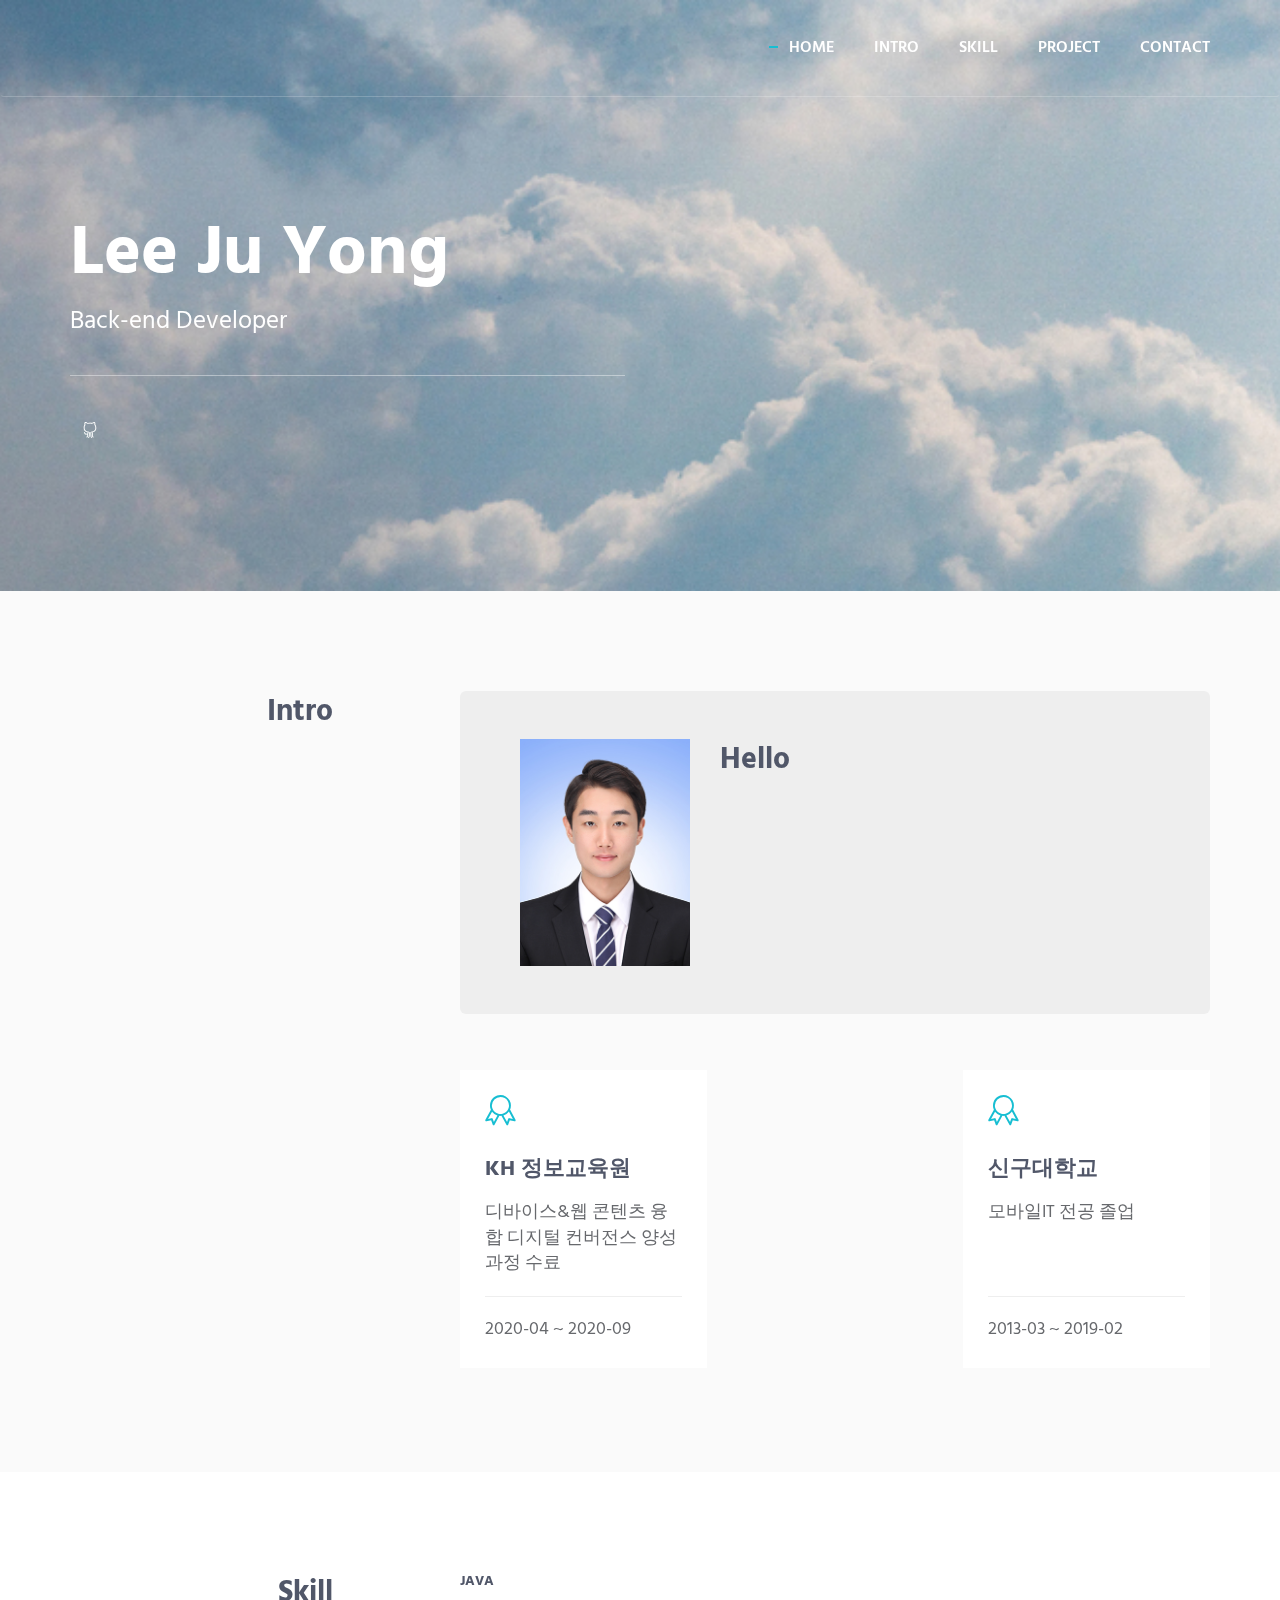
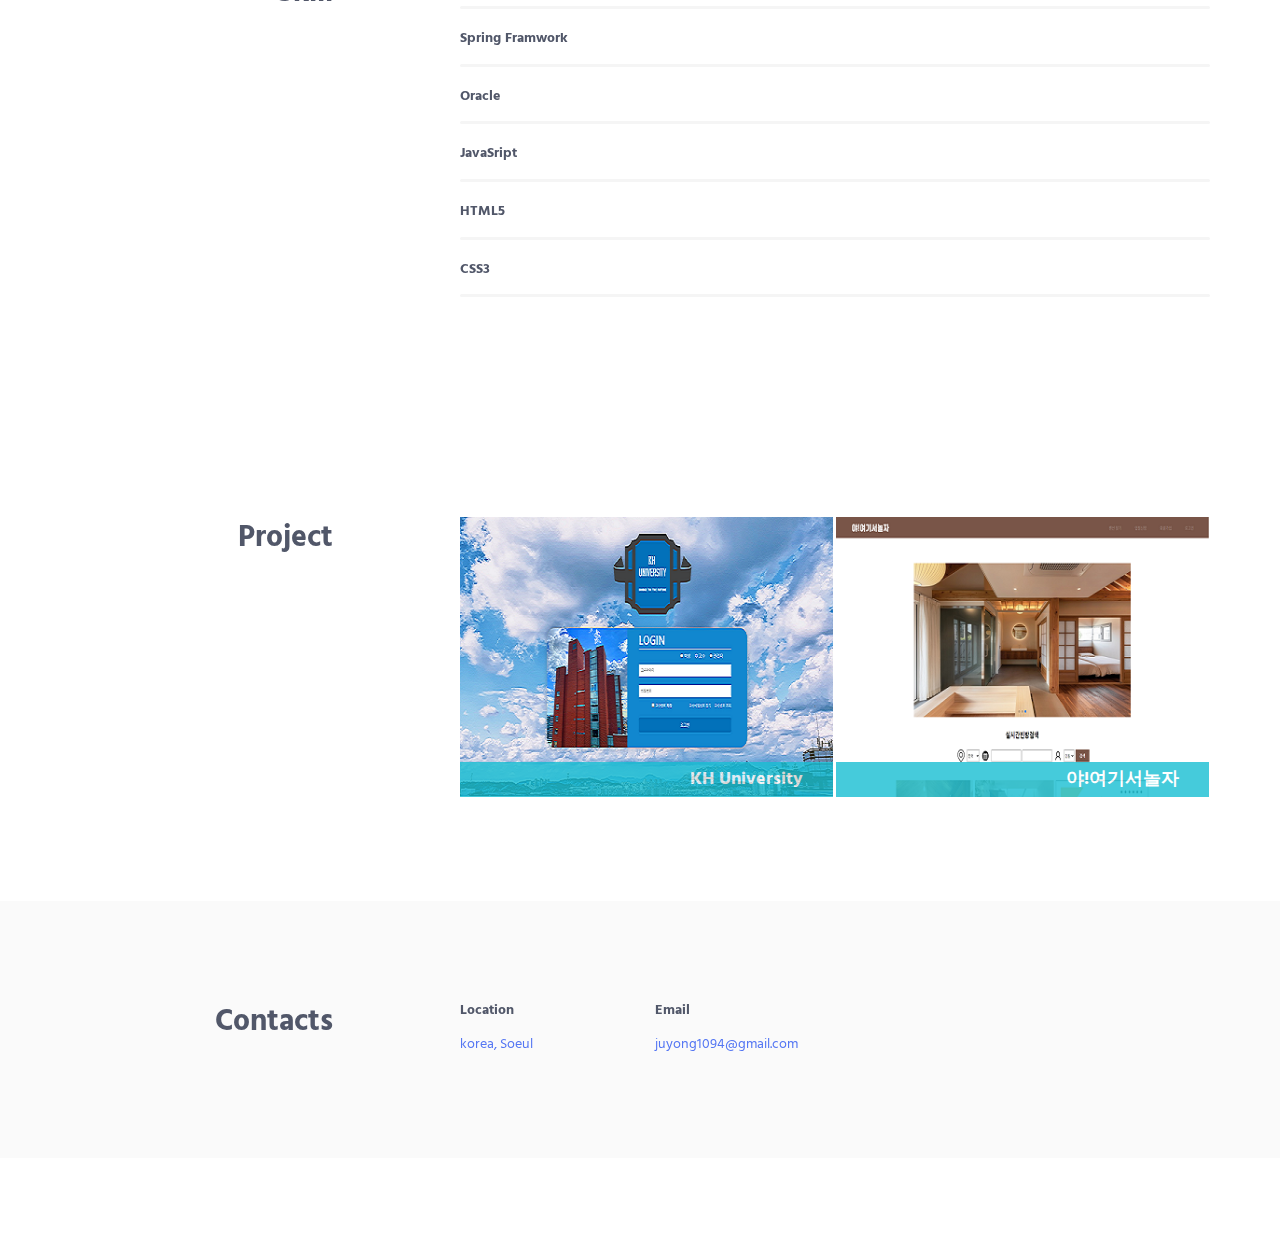
==== commit 2499021b: "Site updated: 2020-10-15 13:16:37" ====
--- a/index.html
+++ b/index.html
@@ -147,7 +147,7 @@
 
 
 <!--========== HERO ==========-->
-<div class="promo-block parallax-window" data-parallax="scroll" data-image-src="img/1920x1080/01.jpg" data-position="-150px center">
+<div class="promo-block parallax-window" data-parallax="scroll" data-image-src="img/mainimg.jpg" data-position="-150px center">
   <div class="container">
       <div class="row">
           <div class="col-sm-6">
@@ -158,7 +158,7 @@
               <ul class="list-inline">
                   
                 
-                  <li><a title="GitHub" href="#" class="social-icons"><i class="icon-social-github"></i></a></li>
+                  <li><a title="GitHub" target="_blank" rel="noopener" href="https://github.com/juyong2" class="social-icons"><i class="icon-social-github"></i></a></li>
                 
               </ul>
           </div>
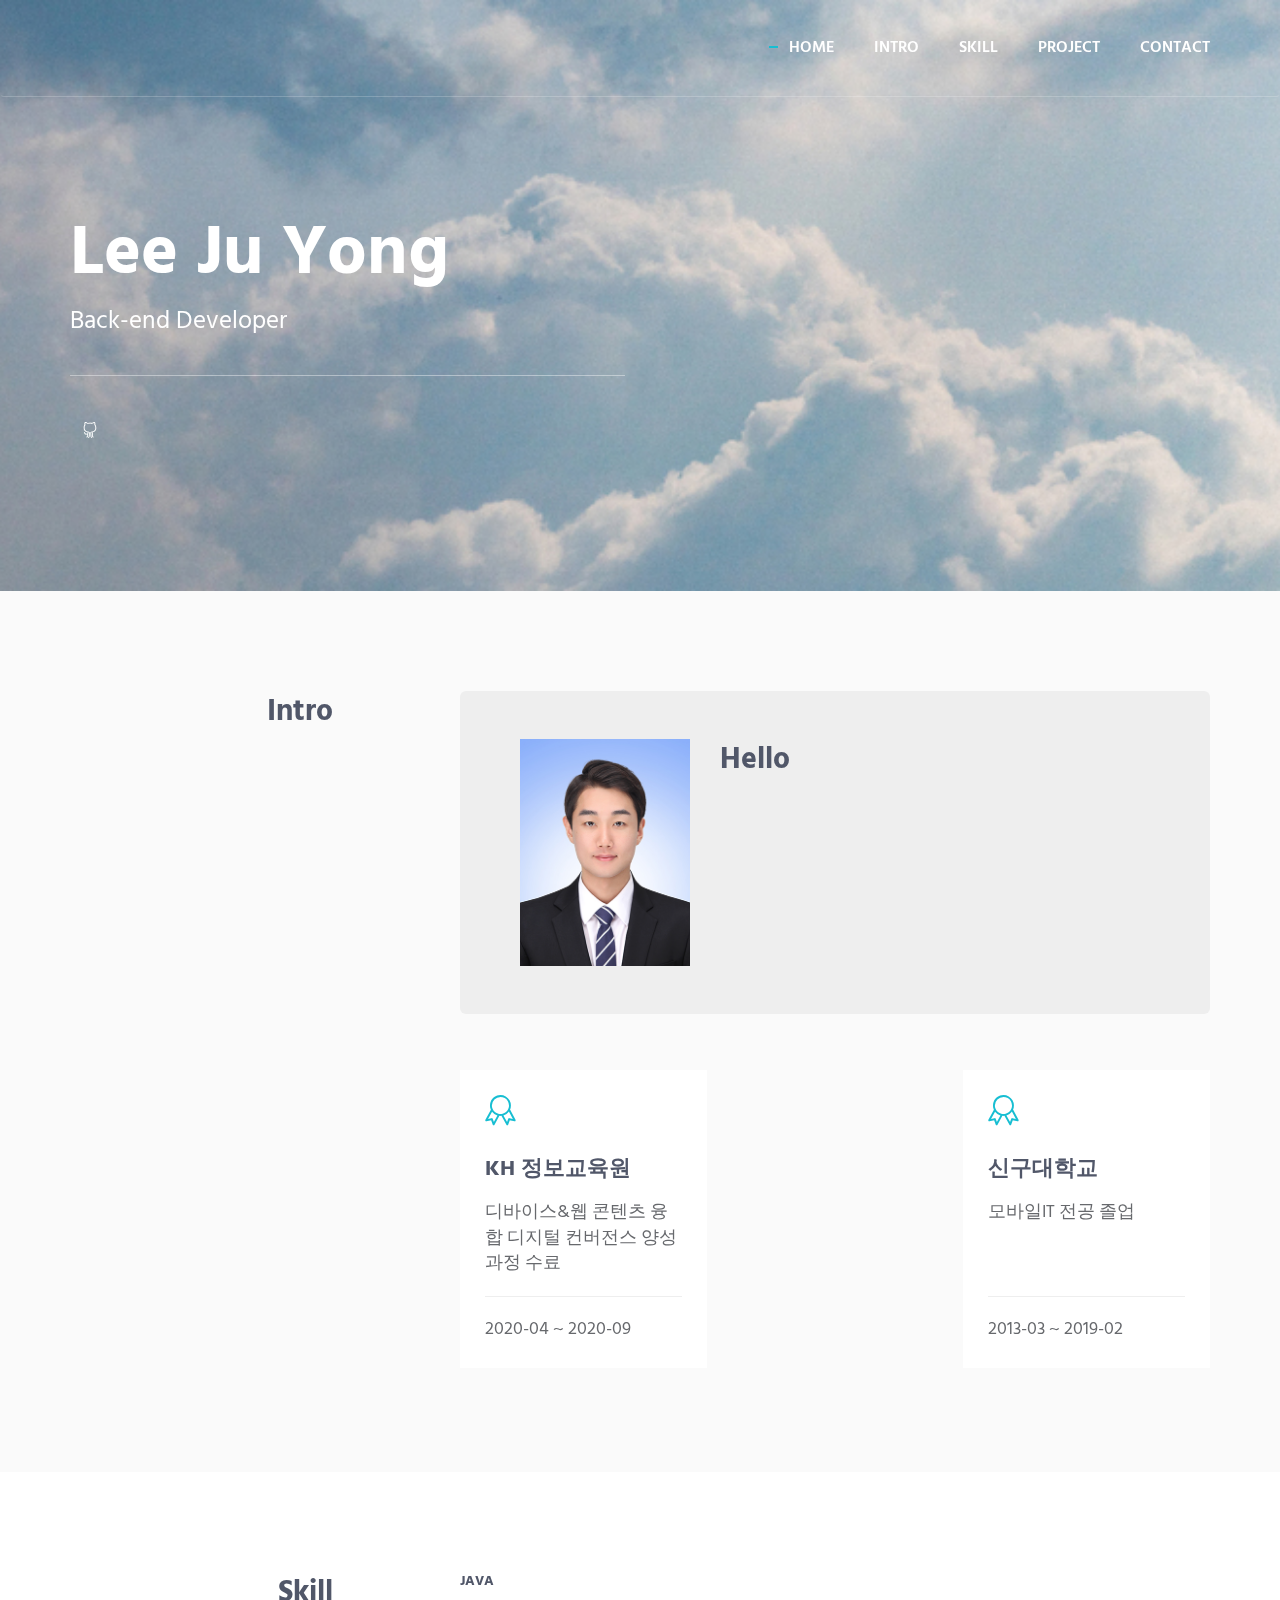
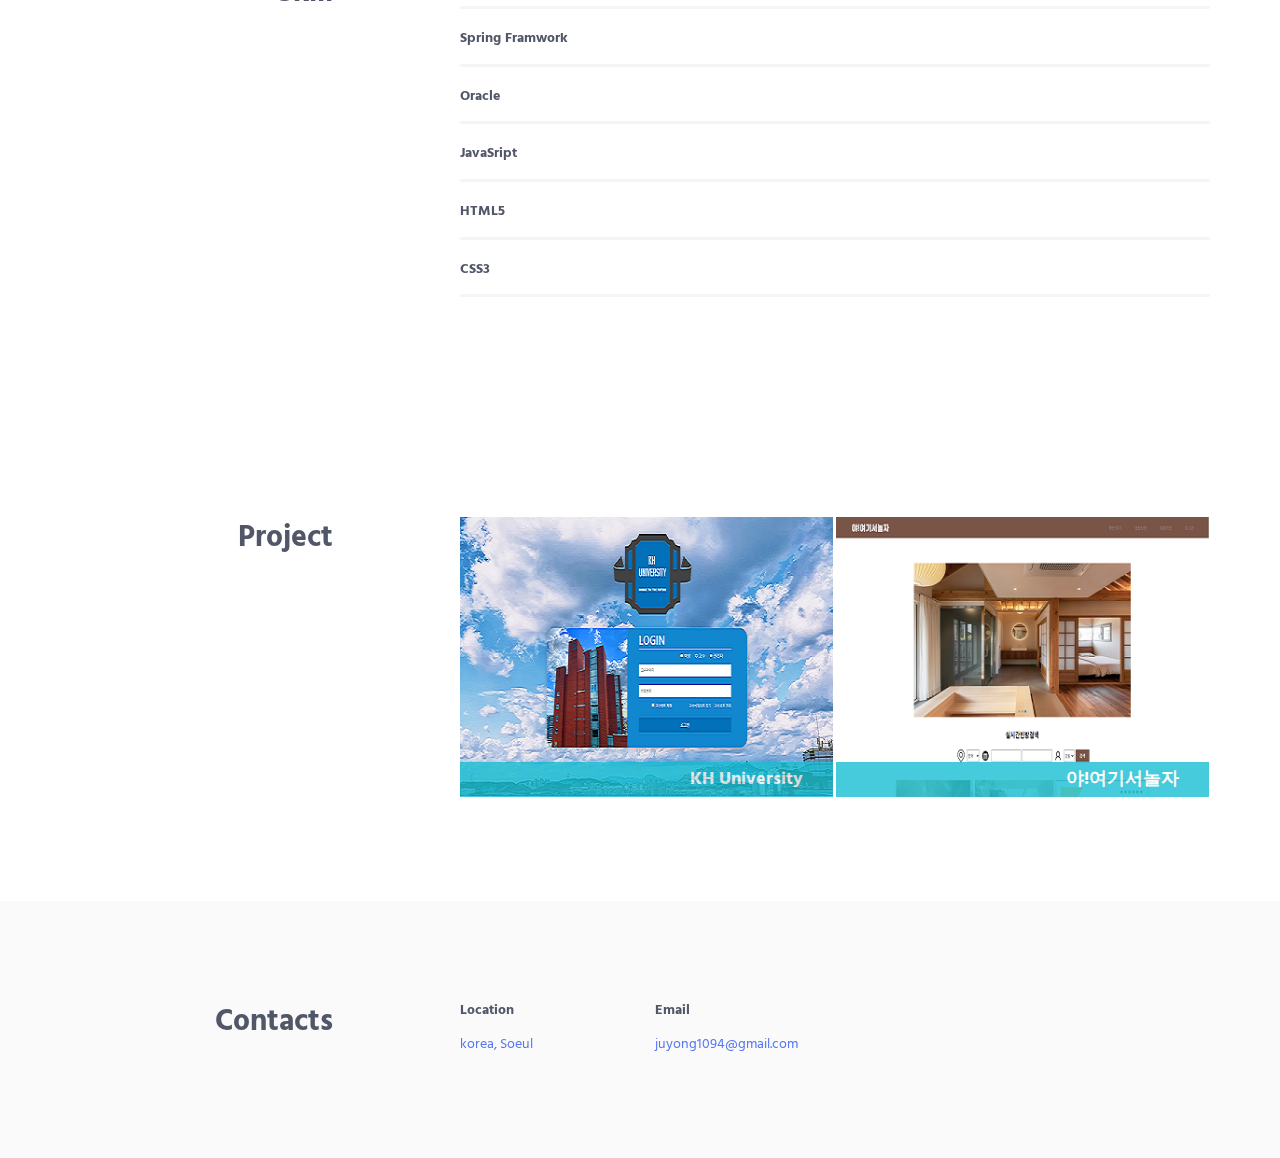
==== commit a7c401d5: "Site updated: 2020-10-15 13:57:08" ====
--- a/index.html
+++ b/index.html
@@ -384,8 +384,10 @@
                   <div class="row">
                       <div class="col-sm-8 work-popup-content-divider sm-margin-b-20">
                           <div class="margin-t-10 sm-margin-t-0">
-                            <img src="img/khu/KHU_home.png" alt="Detail Img"><hr>
-                            <p>대학교 학사관리 시스템으로 강의 및 수강 신청, 출석 체크 등 가능</p>
+                            <div style="text-align: center;">
+                              <img src="img/khu/KHU_home.png" alt="Detail Img"><hr>
+                            </div>
+                            <p>대학교 학사관리 시스템으로 강의 및 수강 신청, 출석 체크 등 가능한 시스템</p> <p> <span style='font-weight: bold;'>- 관리자 </sapn> <span>: 교수 / 학생 등록 및 수정 관리 및 학과 등록</span><br> <span>학생에게 이메일을 통하여 입학 정보를 받아 학생을 등록, 휴학 및 복학 신청에 대한 관리<span> </p> <p> <span style='font-weight: bold;'>- 교수 </sapn> <span>: 강의를 등록하고 해당 강의를 수강한 학생에 한하여 출석을 부여</span> </p> <p> <span style='font-weight: bold;'>- 학생 </sapn> <span>: 등록된 강의애 대한 수강 신청 및 휴학 / 복학 신청</span> </p>
                             
                             <ul class="list-inline work-popup-tag">
                                 
@@ -407,7 +409,11 @@
                       <div class="col-sm-4">
                           <div class="margin-t-10 sm-margin-t-0">
                             
-                              <p class="margin-b-5"><strong>기여도:</strong> 30%</p>
+                              <p class="margin-b-5"><strong>참여인원:</strong> 5명<hr></p>
+                            
+                              <p class="margin-b-5"><strong>개발기간:</strong> 2020-07-03~2020-07-30<hr></p>
+                            
+                              <p class="margin-b-5"><strong>기여도:</strong> 35%</p>
                             
                           </div>
                       </div>
@@ -437,7 +443,9 @@
                   <div class="row">
                       <div class="col-sm-8 work-popup-content-divider sm-margin-b-20">
                           <div class="margin-t-10 sm-margin-t-0">
-                            <img src="img/play_here/play_here.png" alt="Detail Img"><hr>
+                            <div style="text-align: center;">
+                              <img src="img/play_here/play_here.png" alt="Detail Img"><hr>
+                            </div>
                             <p>펜션 예약 및 관리 시스템</p>
                             
                             <ul class="list-inline work-popup-tag">
@@ -460,13 +468,11 @@
                       <div class="col-sm-4">
                           <div class="margin-t-10 sm-margin-t-0">
                             
-                              <p class="margin-b-5"><strong>Project Leader:</strong> John Doe</p>
-                            
-                              <p class="margin-b-5"><strong>Designer:</strong> Keenthemes</p>
-                            
-                              <p class="margin-b-5"><strong>Developer:</strong>  Alisa Keys</p>
-                            
-                              <p class="margin-b-5"><strong>Customer:</strong> Mark Doe</p>
+                              <p class="margin-b-5"><strong>참여인원:</strong> 6명<hr></p>
+                            
+                              <p class="margin-b-5"><strong>개발기간:</strong> 2020-07-03~2020-07-30<hr></p>
+                            
+                              <p class="margin-b-5"><strong>기여도:</strong> 40%</p>
                             
                           </div>
                       </div>
@@ -526,8 +532,8 @@
 		
 
 
-<footer class="footer">
-  <div class="content container">
+<!-- <footer class="footer">
+  <div class="content container"> -->
       <!--// row -->
       <!-- <div class="row">
           <div class="col-xs-6">
@@ -545,8 +551,8 @@
           </div>
       </div> -->
       <!--// end row -->
-  </div>
-</footer>
+  <!-- </div>
+</footer> -->
 		<!-- Back To Top -->
 <a href="javascript:void(0);" class="js-back-to-top back-to-top">Top</a>
 
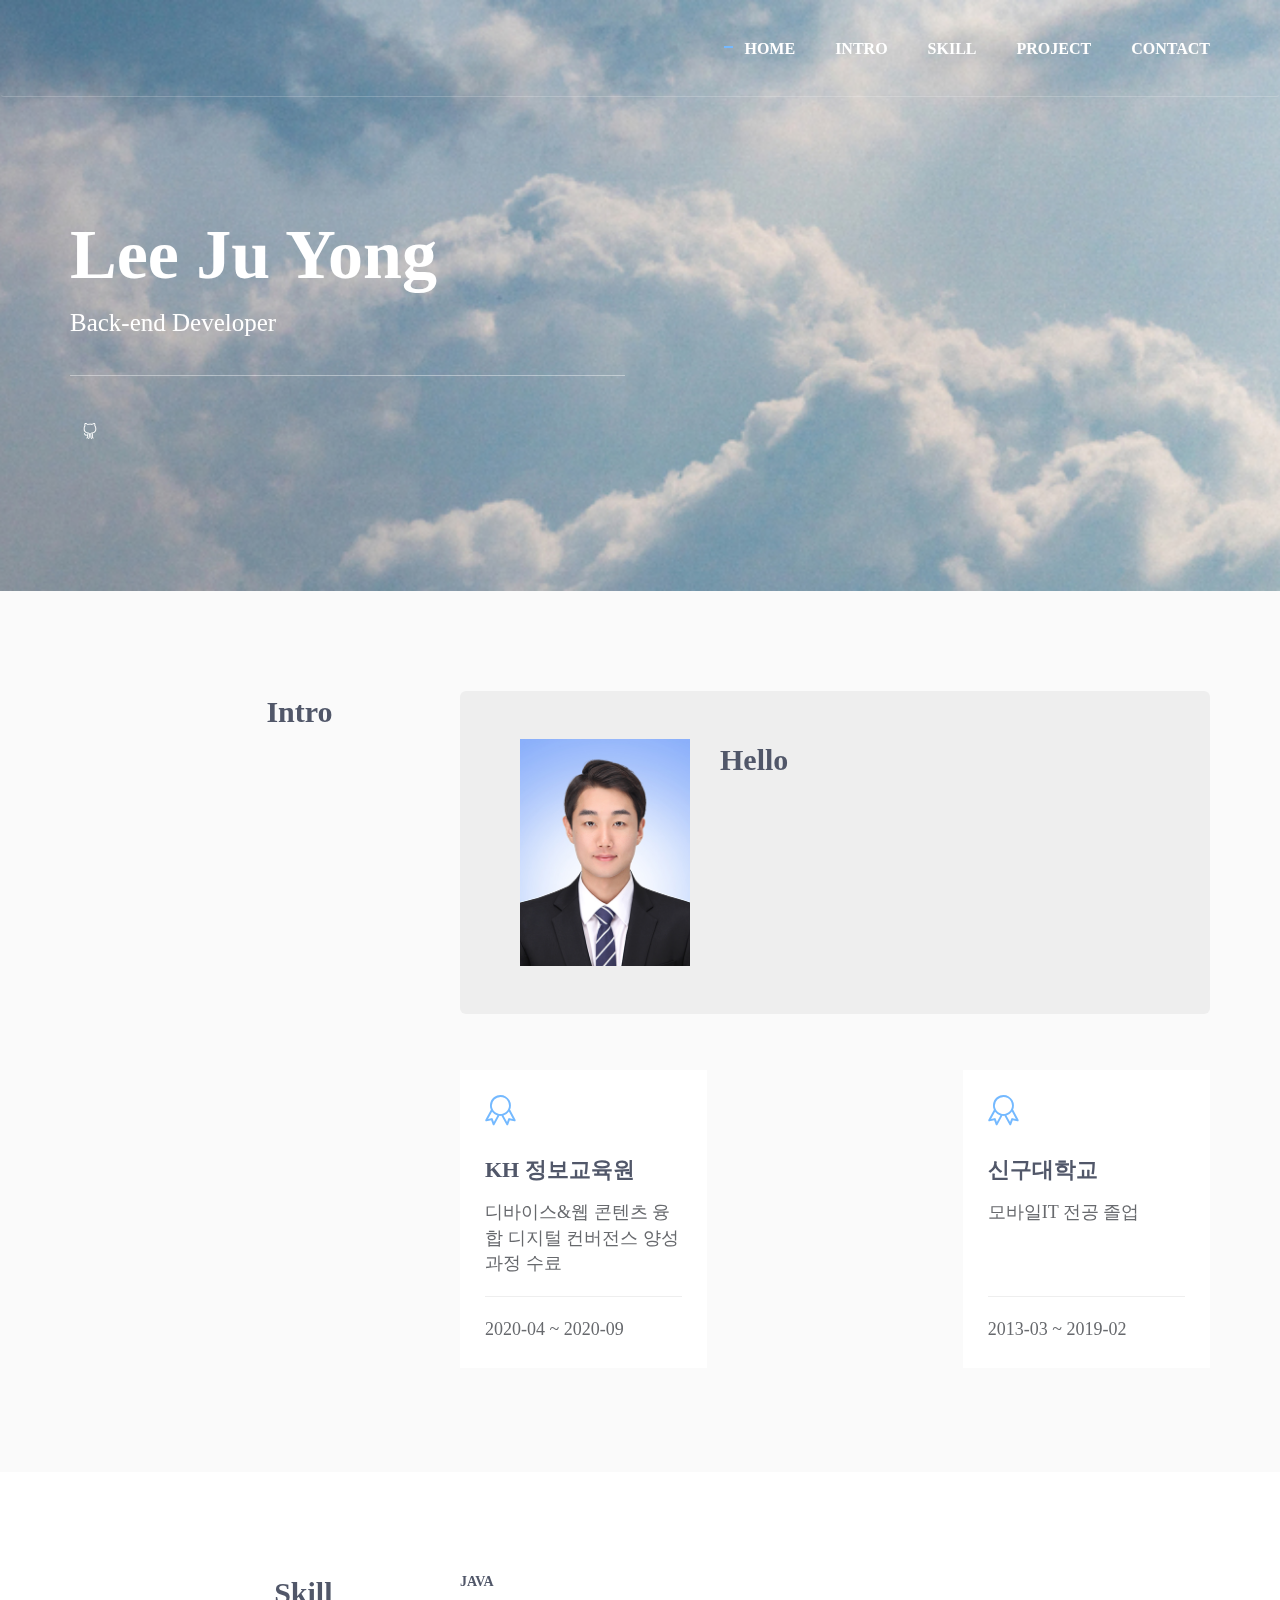
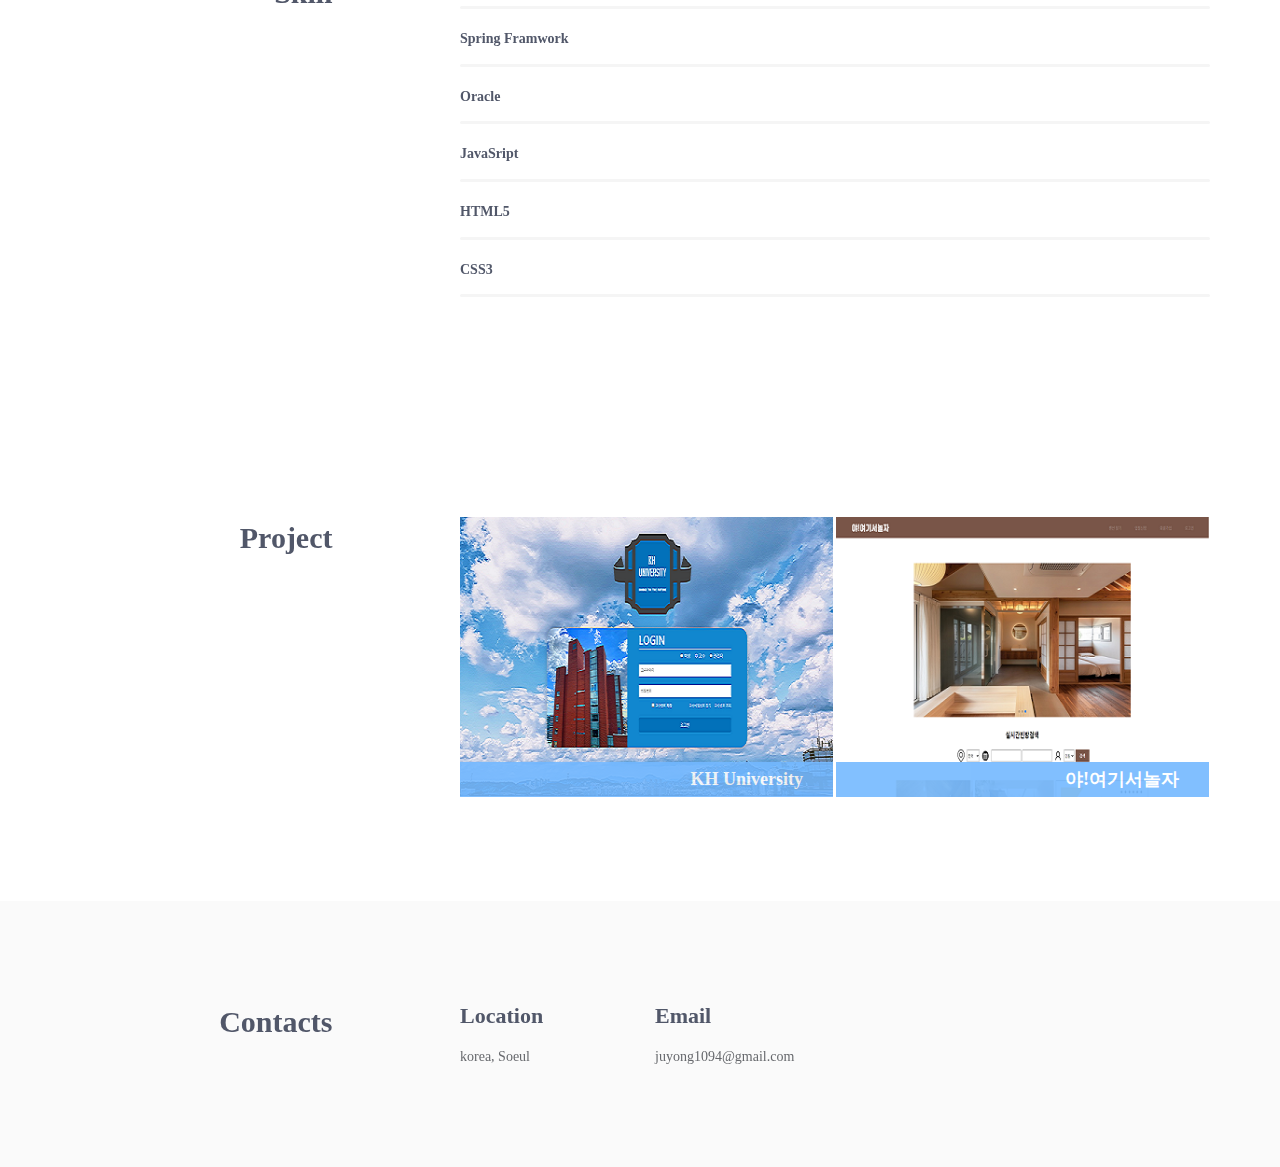
==== commit 6635f1cb: "Site updated: 2020-10-15 16:44:54" ====
--- a/index.html
+++ b/index.html
@@ -370,13 +370,13 @@
       <div class="work work-popup-trigger">
           <div class="work-overlay">
               <img class="full-width img-responsive" src="img/khu/KHU_home.png" alt="Portfolio Image">
-              <div class="work-overlay-label">
+              <div class="work-overlay-label" style="opacity: 0.9;">
                 <p> KH University</p>
               </div>
           </div>
           <div class="work-popup-overlay">
               <div class="work-popup-content">
-                  <a href="javascript:void(0);" class="work-popup-close">Hide</a>
+                  <a href="javascript:void(0);" class="work-popup-close color-base">닫기</a>
                   <div class="margin-b-30">
                       <h3 class="margin-b-5">KH University</h3>
                       <span>대학교 학사 관리 시스템</span>
@@ -393,13 +393,19 @@
                                 
                                   <li class="work-popup-tag-item">
                                     
-                                      <a class="work-popup-tag-link" target="_blank" rel="noopener" href="http://www.sysout.co.kr/university/">WebSite, </a>
+                                      <a class="work-popup-tag-link color-subtitle" style="font-weight: bold;" target="_blank" rel="noopener" href="http://www.sysout.co.kr/university/">WebSite, </a>
                                     
                                   </li>
                                 
                                   <li class="work-popup-tag-item">
                                     
-                                      <a class="work-popup-tag-link" target="_blank" rel="noopener" href="https://github.com/heeky77777/University">GitHub</a>
+                                      <span class="work-popup-tag-text color-subtitle" style="font-weight: bold;"> / </span>
+                                    
+                                  </li>
+                                
+                                  <li class="work-popup-tag-item">
+                                    
+                                      <a class="work-popup-tag-link color-subtitle" style="font-weight: bold;" target="_blank" rel="noopener" href="https://github.com/heeky77777/University">GitHub</a>
                                     
                                   </li>
                                 
@@ -408,13 +414,31 @@
                       </div>
                       <div class="col-sm-4">
                           <div class="margin-t-10 sm-margin-t-0">
-                            
-                              <p class="margin-b-5"><strong>참여인원:</strong> 5명<hr></p>
-                            
-                              <p class="margin-b-5"><strong>개발기간:</strong> 2020-07-03~2020-07-30<hr></p>
-                            
-                              <p class="margin-b-5"><strong>기여도:</strong> 35%</p>
-                            
+                             
+                              <p class="margin-b-5"><strong>참여인원</strong><br> <span>&nbsp;5명</span></p><hr>
+                             
+                              <p class="margin-b-5"><strong>개발기간</strong><br> <span>&nbsp;2020-07-03~2020-07-30</span></p><hr>
+                             
+                              <p class="margin-b-5"><strong>기여도</strong><br> <span>&nbsp;35%</span></p><hr>
+                             
+                             
+                                <p class="margin-b-5"><strong>구현 기능</strong>
+                             
+                             <ul>
+                               
+                                <li class="work-popup-tag-item">
+                                    <span>강의 등록 / 수정 / 삭제</span>
+                                </li>
+                                
+                                <li class="work-popup-tag-item">
+                                    <span>출석 기능</span>
+                                </li>
+                                
+                                <li class="work-popup-tag-item">
+                                    <span>로그인 필터 처리</span>
+                                </li>
+                                
+                              </ul>
                           </div>
                       </div>
                   </div>
@@ -429,13 +453,13 @@
       <div class="work work-popup-trigger">
           <div class="work-overlay">
               <img class="full-width img-responsive" src="img/play_here/play_here.png" alt="Portfolio Image">
-              <div class="work-overlay-label">
+              <div class="work-overlay-label" style="opacity: 0.9;">
                 <p> 야!여기서놀자</p>
               </div>
           </div>
           <div class="work-popup-overlay">
               <div class="work-popup-content">
-                  <a href="javascript:void(0);" class="work-popup-close">Hide</a>
+                  <a href="javascript:void(0);" class="work-popup-close color-base">닫기</a>
                   <div class="margin-b-30">
                       <h3 class="margin-b-5">야!여기서놀자</h3>
                       <span>펜션 예약 및 관리 시스템</span>
@@ -452,13 +476,19 @@
                                 
                                   <li class="work-popup-tag-item">
                                     
-                                      <a class="work-popup-tag-link" target="_blank" rel="noopener" href="http://sysout.co.kr/play_here/">Portfolio, </a>
+                                      <a class="work-popup-tag-link color-subtitle" style="font-weight: bold;" target="_blank" rel="noopener" href="http://sysout.co.kr/play_here/">WebSite</a>
                                     
                                   </li>
                                 
                                   <li class="work-popup-tag-item">
                                     
-                                      <a class="work-popup-tag-link" target="_blank" rel="noopener" href="https://github.com/su65ya/SemiProject">GitHub</a>
+                                      <span class="work-popup-tag-text color-subtitle" style="font-weight: bold;"> / </span>
+                                    
+                                  </li>
+                                
+                                  <li class="work-popup-tag-item">
+                                    
+                                      <a class="work-popup-tag-link color-subtitle" style="font-weight: bold;" target="_blank" rel="noopener" href="https://github.com/su65ya/SemiProject">GitHub</a>
                                     
                                   </li>
                                 
@@ -467,13 +497,29 @@
                       </div>
                       <div class="col-sm-4">
                           <div class="margin-t-10 sm-margin-t-0">
-                            
-                              <p class="margin-b-5"><strong>참여인원:</strong> 6명<hr></p>
-                            
-                              <p class="margin-b-5"><strong>개발기간:</strong> 2020-07-03~2020-07-30<hr></p>
-                            
-                              <p class="margin-b-5"><strong>기여도:</strong> 40%</p>
-                            
+                             
+                              <p class="margin-b-5"><strong>참여인원</strong><br> <span>&nbsp;6명</span></p><hr>
+                             
+                              <p class="margin-b-5"><strong>개발기간</strong><br> <span>&nbsp;2020-07-03~2020-07-30</span></p><hr>
+                             
+                              <p class="margin-b-5"><strong>기여도</strong><br> <span>&nbsp;40%</span></p><hr>
+                             
+                             
+                             <ul>
+                               
+                                <li class="work-popup-tag-item">
+                                    <span>강의 등록 / 수정 / 삭제</span>
+                                </li>
+                                
+                                <li class="work-popup-tag-item">
+                                    <span>출석 기능</span>
+                                </li>
+                                
+                                <li class="work-popup-tag-item">
+                                    <span>로그인 필터 처리</span>
+                                </li>
+                                
+                              </ul>
                           </div>
                       </div>
                   </div>
@@ -510,13 +556,13 @@
                   <div class="row">
                     
                         <div class="col-md-3 col-xs-6 md-margin-b-30">
-                            <h5>Location</h5>
-                            <a href="#">korea, Soeul</a>
+                            <h4>Location</h4>
+                            <a href="#" class="color-subtitle">korea, Soeul</a>
                         </div>
                     
                         <div class="col-md-3 col-xs-6 md-margin-b-30">
-                            <h5>Email</h5>
-                            <a href="#">juyong1094@gmail.com</a>
+                            <h4>Email</h4>
+                            <a href="#" class="color-subtitle">juyong1094@gmail.com</a>
                         </div>
                     
                   </div>
--- a/sass/layout.css
+++ b/sass/layout.css
@@ -55,15 +55,15 @@
 body {
   font-size: 18px;
   font-weight: 400;
-  font-family: Hind, sans-serif;
+  font-family: BMHANNA;
   position: relative;
-  font-family: Hind, sans-serif;
+  font-family: BMHANNA;
   color: #67696d; }
 
 p {
   font-size: 18px;
   font-weight: 400;
-  font-family: Hind, sans-serif;
+  font-family: BMHANNA;
   color: #67696d;
   line-height: 1.4;
   margin-bottom: 15px; }
@@ -73,11 +73,11 @@
 li a {
   font-size: 18px;
   font-weight: 500;
-  font-family: Hind, sans-serif;
+  font-family: BMHANNA;
   color: #67696d; }
 
 a {
-  font-family: Hind, sans-serif;
+  font-family: BMHANNA;
   color: #5476f3;
   outline: 0; }
   a:focus, a:hover, a:active {
@@ -89,7 +89,7 @@
   position: relative;
   font-size: 13px;
   font-weight: 600;
-  font-family: Hind, sans-serif;
+  font-family: BMHANNA;
   text-transform: uppercase; }
   .link:after {
     position: absolute;
@@ -97,18 +97,18 @@
     right: -15px;
     width: 9px;
     height: 2px;
-    background: #17bed2;
+    background: #74b9ff;
     content: " "; }
 
 span {
   font-size: 16px;
   font-weight: 400;
-  font-family: Hind, sans-serif;
+  font-family: BMHANNA;
   color: #67696d; }
 
 h1, h2, h3, h4, h5, h6 {
   font-weight: 700;
-  font-family: Hind, sans-serif;
+  font-family: BMHANNA;
   color: #515769;
   line-height: 1.4;
   margin: 0 0 15px; }
@@ -134,17 +134,17 @@
 
 ::selection {
   color: #fff;
-  background: #17bed2;
+  background: #74b9ff;
   text-shadow: none; }
 
 ::-webkit-selection {
   color: #fff;
-  background: #17bed2;
+  background: #74b9ff;
   text-shadow: none; }
 
 ::-moz-selection {
   color: #fff;
-  background: #17bed2;
+  background: #74b9ff;
   text-shadow: none; }
 
 :active,
@@ -177,13 +177,13 @@
   p {
     font-size: 18px;
     font-weight: 400;
-    font-family: Hind, sans-serif; }
+    font-family: BMHANNA; }
   em,
   li,
   li a {
     font-size: 18px;
     font-weight: 500;
-    font-family: Hind, sans-serif; } }
+    font-family: BMHANNA; } }
 
 #blog {
   padding: 120px 60px; }
@@ -279,7 +279,7 @@
   user-select: none;
   font-size: 18px;
   font-weight: 400;
-  font-family: Hind, sans-serif; }
+  font-family: BMHANNA; }
   .btn-theme:focus, .btn-theme:active:focus, .btn-theme.active:focus, .btn-theme.focus, .btn-theme:active.focus, .btn-theme.active.focus {
     outline: none; }
   .btn-theme:hover {
@@ -310,7 +310,7 @@
   border-width: 0; }
   .btn-white-bg:hover, .btn-white-bg:focus, .btn-white-bg.focus {
     color: #fff;
-    background: #17bed2;
+    background: #74b9ff;
     border-color: transparent; }
 
 .btn-white-brd {
@@ -330,7 +330,7 @@
   border-width: 0; }
   .btn-default-bg:hover, .btn-default-bg:focus, .btn-default-bg.focus {
     color: #fff;
-    background: #17bed2;
+    background: #74b9ff;
     border-color: transparent; }
 
 .btn-theme-sm {
@@ -487,7 +487,7 @@
   .work .work-overlay-label {
     position: absolute;
     bottom: 0px;
-    background: #17bed2;
+    background: #74b9ff;
     opacity: 0.8;
     text-align: right;
     width: 100%;
@@ -608,7 +608,7 @@
   height: 25px;
   border: none;
   padding: 0;
-  margin: 35px 0; }
+  margin: 20px 0; }
   .header .navbar-toggle .toggle-icon {
     position: relative;
     width: 21px;
@@ -644,14 +644,14 @@
       transition-property: all;
       transition-timing-function: cubic-bezier(0.7, 1, 0.7, 1); }
   .header .navbar-toggle:hover .toggle-icon {
-    background: #17bed2;
+    background: #74b9ff;
     transition-duration: 300ms;
     transition-property: all;
     transition-timing-function: cubic-bezier(0.7, 1, 0.7, 1); }
     .header .navbar-toggle:hover .toggle-icon:before, .header .navbar-toggle:hover .toggle-icon:after {
       width: 21px;
       height: 1px;
-      background: #17bed2;
+      background: #74b9ff;
       transition-duration: 300ms;
       transition-property: all;
       transition-timing-function: cubic-bezier(0.7, 1, 0.7, 1); }
@@ -720,7 +720,7 @@
   display: block;
   font-size: 16px;
   font-weight: 600;
-  font-family: Hind, sans-serif;
+  font-family: BMHANNA;
   color: #fff;
   text-transform: uppercase;
   line-height: 55px;
@@ -739,7 +739,7 @@
     left: 0;
     width: 9px;
     height: 2px;
-    background: #17bed2;
+    background: #74b9ff;
     opacity: 0;
     content: " ";
     transition-duration: 400ms;
@@ -755,7 +755,7 @@
     .header .navbar-toggle {
       display: block; }
     .header .navbar-collapse {
-      background-color: #17bed2; }
+      background-color: #74b9ff; }
       .header .navbar-collapse.collapse {
         display: none !important; }
         .header .navbar-collapse.collapse.in {
@@ -820,7 +820,6 @@
 /* Page On Scroll */
 @media (min-width: 992px) {
   .page-on-scroll .header .navbar {
-    background: #fff;
     border-bottom-color: #f0f0f0;
     transition-duration: 300ms;
     transition-property: all;
@@ -936,7 +935,7 @@
   	[Text Colors]
 ------------------------------------------------------------------*/
 .color-base {
-  color: #17bed2 !important; }
+  color: #74b9ff !important; }
 
 .color-white {
   color: #fff !important; }
@@ -960,7 +959,7 @@
   	[Background Colors]
 ------------------------------------------------------------------*/
 .bg-color-base {
-  background: #17bed2 !important; }
+  background: #74b9ff !important; }
 
 .bg-color-white {
   background: #fff !important; }
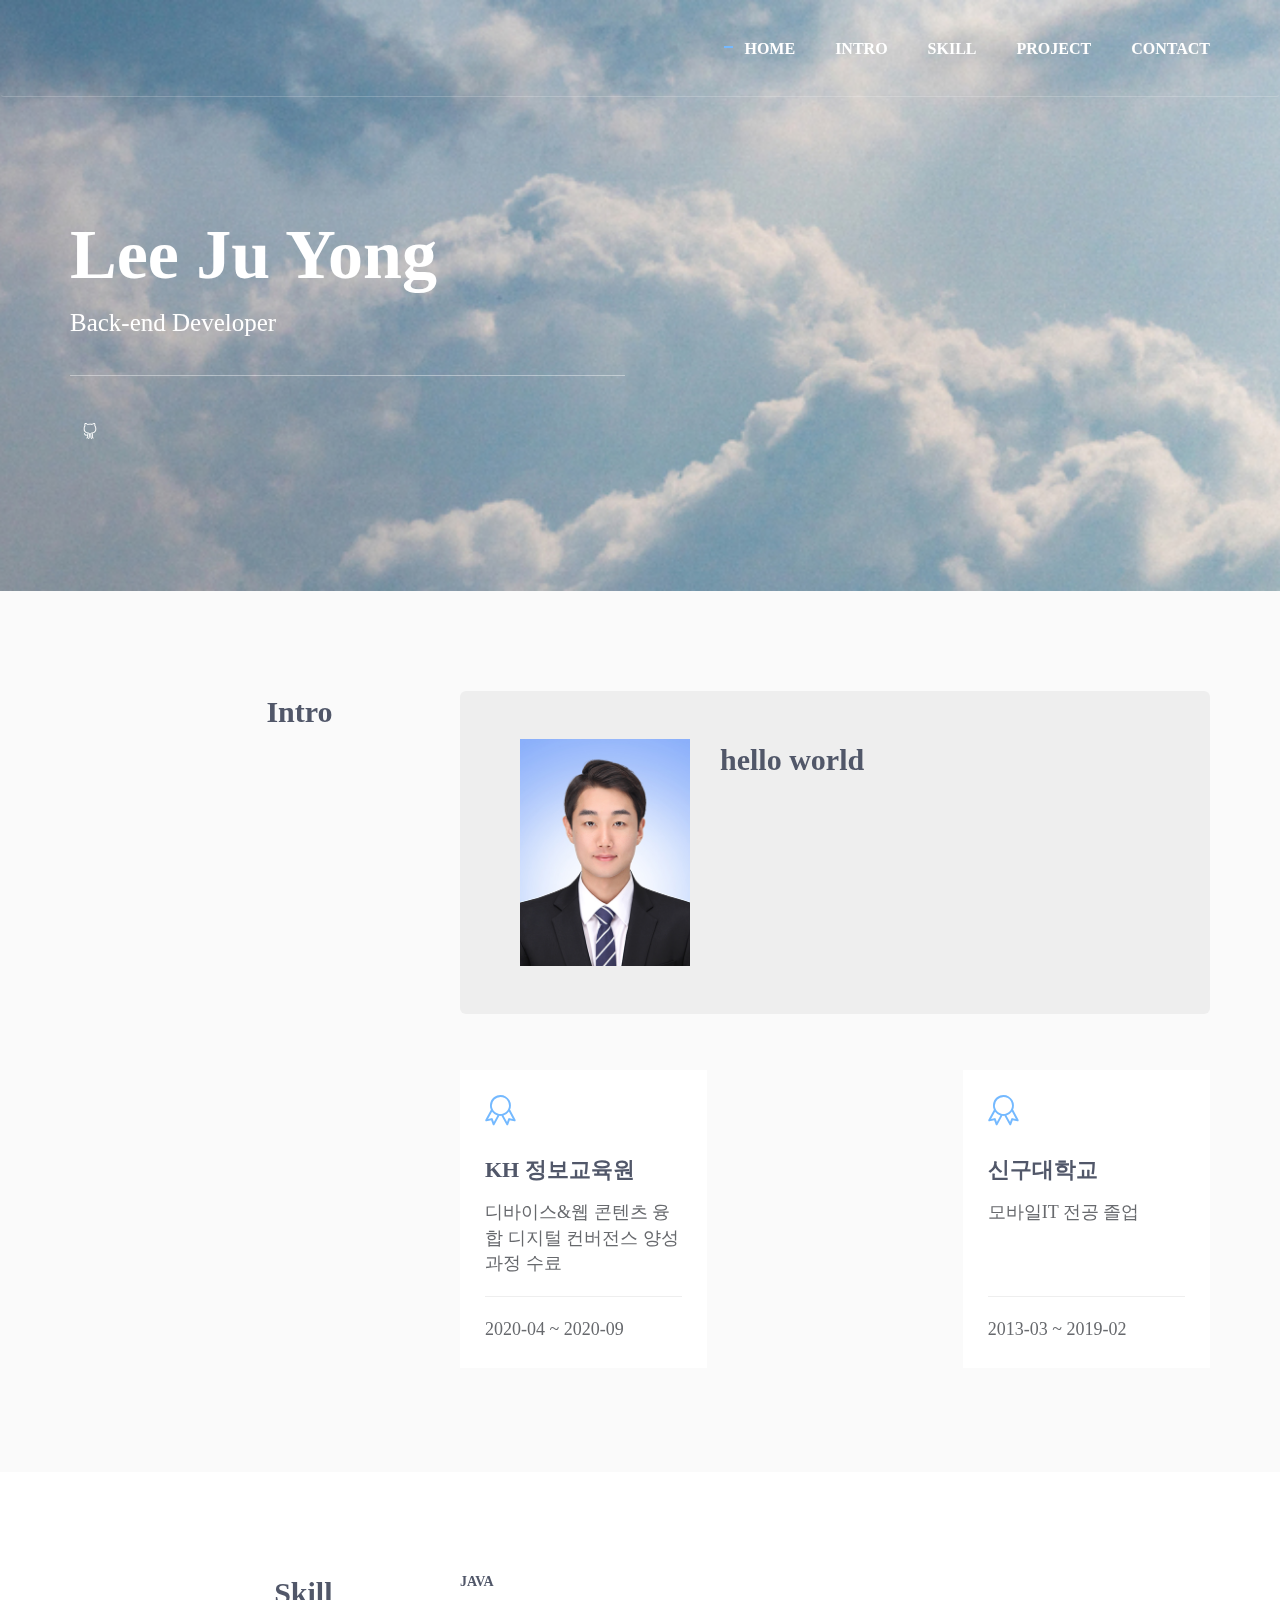
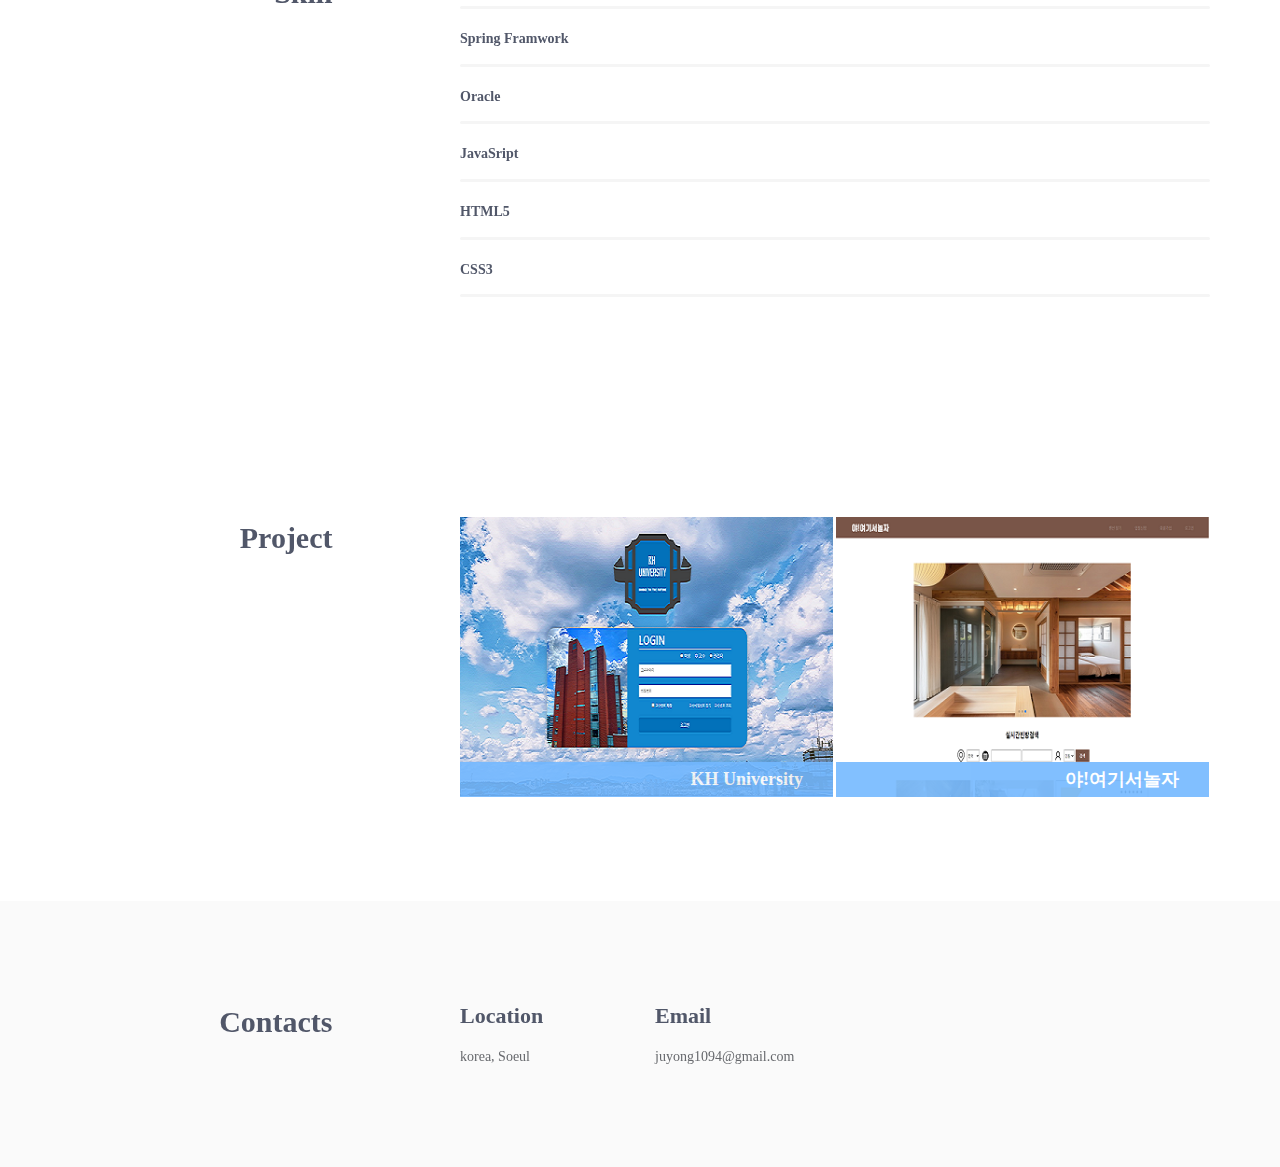
==== commit 5d170212: "Site updated: 2020-10-15 17:19:18" ====
--- a/index.html
+++ b/index.html
@@ -190,7 +190,7 @@
                         </div>
                         <div class="col-xs-12 col-sm-8 col-md-8">
                             <div>
-                                <h2>Hello</h2>
+                                <h2>hello world</h2>
                             </div>
                         </div>
                      </div>
@@ -387,25 +387,25 @@
                             <div style="text-align: center;">
                               <img src="img/khu/KHU_home.png" alt="Detail Img"><hr>
                             </div>
-                            <p>대학교 학사관리 시스템으로 강의 및 수강 신청, 출석 체크 등 가능한 시스템</p> <p> <span style='font-weight: bold;'>- 관리자 </sapn> <span>: 교수 / 학생 등록 및 수정 관리 및 학과 등록</span><br> <span>학생에게 이메일을 통하여 입학 정보를 받아 학생을 등록, 휴학 및 복학 신청에 대한 관리<span> </p> <p> <span style='font-weight: bold;'>- 교수 </sapn> <span>: 강의를 등록하고 해당 강의를 수강한 학생에 한하여 출석을 부여</span> </p> <p> <span style='font-weight: bold;'>- 학생 </sapn> <span>: 등록된 강의애 대한 수강 신청 및 휴학 / 복학 신청</span> </p>
+                            <p style='font-weight: bold; font-size: 15px;'>#JAVA #Spring FramWork #Oracle #HTML5 #CSS3 #Javascript #JQuery #Ajax #VScode #Daum Post API</p> <p> <span style='font-weight: bold;'>- 관리자 </sapn> <span>: 교수 / 학생 등록 및 수정 관리 및 학과 등록</span><br> <span>학생에게 이메일을 통하여 입학 정보를 받아 학생을 등록, 휴학 및 복학 신청에 대한 관리<span> </p> <p> <span style='font-weight: bold;'>- 교수 </sapn> <span>: 강의를 등록하고 해당 강의를 수강한 학생에 한하여 출석을 부여</span> </p> <p> <span style='font-weight: bold;'>- 학생 </sapn> <span>: 등록된 강의애 대한 수강 신청 및 휴학 / 복학 신청</span> </p>
                             
                             <ul class="list-inline work-popup-tag">
                                 
                                   <li class="work-popup-tag-item">
                                     
-                                      <a class="work-popup-tag-link color-subtitle" style="font-weight: bold;" target="_blank" rel="noopener" href="http://www.sysout.co.kr/university/">WebSite, </a>
+                                      <a class="work-popup-tag-link color-link" style="font-weight: bold;" target="_blank" rel="noopener" href="http://www.sysout.co.kr/university/">WebSite, </a>
                                     
                                   </li>
                                 
                                   <li class="work-popup-tag-item">
                                     
-                                      <span class="work-popup-tag-text color-subtitle" style="font-weight: bold;"> / </span>
+                                      <span class="work-popup-tag-text color-link" style="font-weight: bold;"> / </span>
                                     
                                   </li>
                                 
                                   <li class="work-popup-tag-item">
                                     
-                                      <a class="work-popup-tag-link color-subtitle" style="font-weight: bold;" target="_blank" rel="noopener" href="https://github.com/heeky77777/University">GitHub</a>
+                                      <a class="work-popup-tag-link color-link" style="font-weight: bold;" target="_blank" rel="noopener" href="https://github.com/heeky77777/University">GitHub</a>
                                     
                                   </li>
                                 
@@ -415,27 +415,27 @@
                       <div class="col-sm-4">
                           <div class="margin-t-10 sm-margin-t-0">
                              
-                              <p class="margin-b-5"><strong>참여인원</strong><br> <span>&nbsp;5명</span></p><hr>
-                             
-                              <p class="margin-b-5"><strong>개발기간</strong><br> <span>&nbsp;2020-07-03~2020-07-30</span></p><hr>
-                             
-                              <p class="margin-b-5"><strong>기여도</strong><br> <span>&nbsp;35%</span></p><hr>
-                             
-                             
+                              <p class="margin-b-5"><strong>참여인원</strong><br> <span style="font-size: 15px;">&nbsp;5명</span></p><hr>
+                             
+                              <p class="margin-b-5"><strong>개발기간</strong><br> <span style="font-size: 15px;">&nbsp;2020-07-03~2020-07-30</span></p><hr>
+                             
+                              <p class="margin-b-5"><strong>기여도</strong><br> <span style="font-size: 15px;">&nbsp;35%</span></p><hr>
+                             
+                             <!--  -->
                                 <p class="margin-b-5"><strong>구현 기능</strong>
-                             
+                             <!--  -->
                              <ul>
                                
                                 <li class="work-popup-tag-item">
-                                    <span>강의 등록 / 수정 / 삭제</span>
+                                    <span style="font-size: 15px;">강의 등록 / 수정 / 삭제</span>
                                 </li>
                                 
                                 <li class="work-popup-tag-item">
-                                    <span>출석 기능</span>
+                                    <span style="font-size: 15px;">출석 기능</span>
                                 </li>
                                 
                                 <li class="work-popup-tag-item">
-                                    <span>로그인 필터 처리</span>
+                                    <span style="font-size: 15px;">로그인 필터 처리</span>
                                 </li>
                                 
                               </ul>
@@ -470,25 +470,25 @@
                             <div style="text-align: center;">
                               <img src="img/play_here/play_here.png" alt="Detail Img"><hr>
                             </div>
-                            <p>펜션 예약 및 관리 시스템</p>
+                            <p style='font-weight: bold; font-size: 15px;'>#JAVA #JSP #Oracle #HTML5 #CSS3 #Javascript #Daum Post API</p> <p> <span style='font-weight: bold;'>- 관리자 </sapn> <span>: 판매자 및 사용자 계정 관리 및 홈페이지 이용 현황 확인</span> </p> <p> <span style='font-weight: bold;'>- 판매자 </sapn> <span>: 펜션 등록, 수정, 등의 관리 및 문의에 대한 답변</span> </p> <p> <span style='font-weight: bold;'>- 사용자 </sapn> <span>: 펜션 예약 및 리뷰 / 문의 등록</span> </p>
                             
                             <ul class="list-inline work-popup-tag">
                                 
                                   <li class="work-popup-tag-item">
                                     
-                                      <a class="work-popup-tag-link color-subtitle" style="font-weight: bold;" target="_blank" rel="noopener" href="http://sysout.co.kr/play_here/">WebSite</a>
+                                      <a class="work-popup-tag-link color-link" style="font-weight: bold;" target="_blank" rel="noopener" href="http://sysout.co.kr/play_here/">WebSite</a>
                                     
                                   </li>
                                 
                                   <li class="work-popup-tag-item">
                                     
-                                      <span class="work-popup-tag-text color-subtitle" style="font-weight: bold;"> / </span>
+                                      <span class="work-popup-tag-text color-link" style="font-weight: bold;"> / </span>
                                     
                                   </li>
                                 
                                   <li class="work-popup-tag-item">
                                     
-                                      <a class="work-popup-tag-link color-subtitle" style="font-weight: bold;" target="_blank" rel="noopener" href="https://github.com/su65ya/SemiProject">GitHub</a>
+                                      <a class="work-popup-tag-link color-link" style="font-weight: bold;" target="_blank" rel="noopener" href="https://github.com/su65ya/SemiProject">GitHub</a>
                                     
                                   </li>
                                 
@@ -498,25 +498,27 @@
                       <div class="col-sm-4">
                           <div class="margin-t-10 sm-margin-t-0">
                              
-                              <p class="margin-b-5"><strong>참여인원</strong><br> <span>&nbsp;6명</span></p><hr>
-                             
-                              <p class="margin-b-5"><strong>개발기간</strong><br> <span>&nbsp;2020-07-03~2020-07-30</span></p><hr>
-                             
-                              <p class="margin-b-5"><strong>기여도</strong><br> <span>&nbsp;40%</span></p><hr>
-                             
-                             
+                              <p class="margin-b-5"><strong>참여인원</strong><br> <span style="font-size: 15px;">&nbsp;6명</span></p><hr>
+                             
+                              <p class="margin-b-5"><strong>개발기간</strong><br> <span style="font-size: 15px;">&nbsp;2020-07-03~2020-07-30</span></p><hr>
+                             
+                              <p class="margin-b-5"><strong>기여도</strong><br> <span style="font-size: 15px;">&nbsp;40%</span></p><hr>
+                             
+                             <!--  -->
+                                <p class="margin-b-5"><strong>구현 기능</strong>
+                             <!--  -->
                              <ul>
                                
                                 <li class="work-popup-tag-item">
-                                    <span>강의 등록 / 수정 / 삭제</span>
+                                    <span style="font-size: 15px;">문의 등록 및 수정, 삭제 등의 문의 관련 기능</span>
                                 </li>
                                 
                                 <li class="work-popup-tag-item">
-                                    <span>출석 기능</span>
+                                    <span style="font-size: 15px;">로그인 필처 처리</span>
                                 </li>
                                 
                                 <li class="work-popup-tag-item">
-                                    <span>로그인 필터 처리</span>
+                                    <span style="font-size: 15px;">프로젝트 전반적인 기능에 대한 오류 수정</span>
                                 </li>
                                 
                               </ul>
